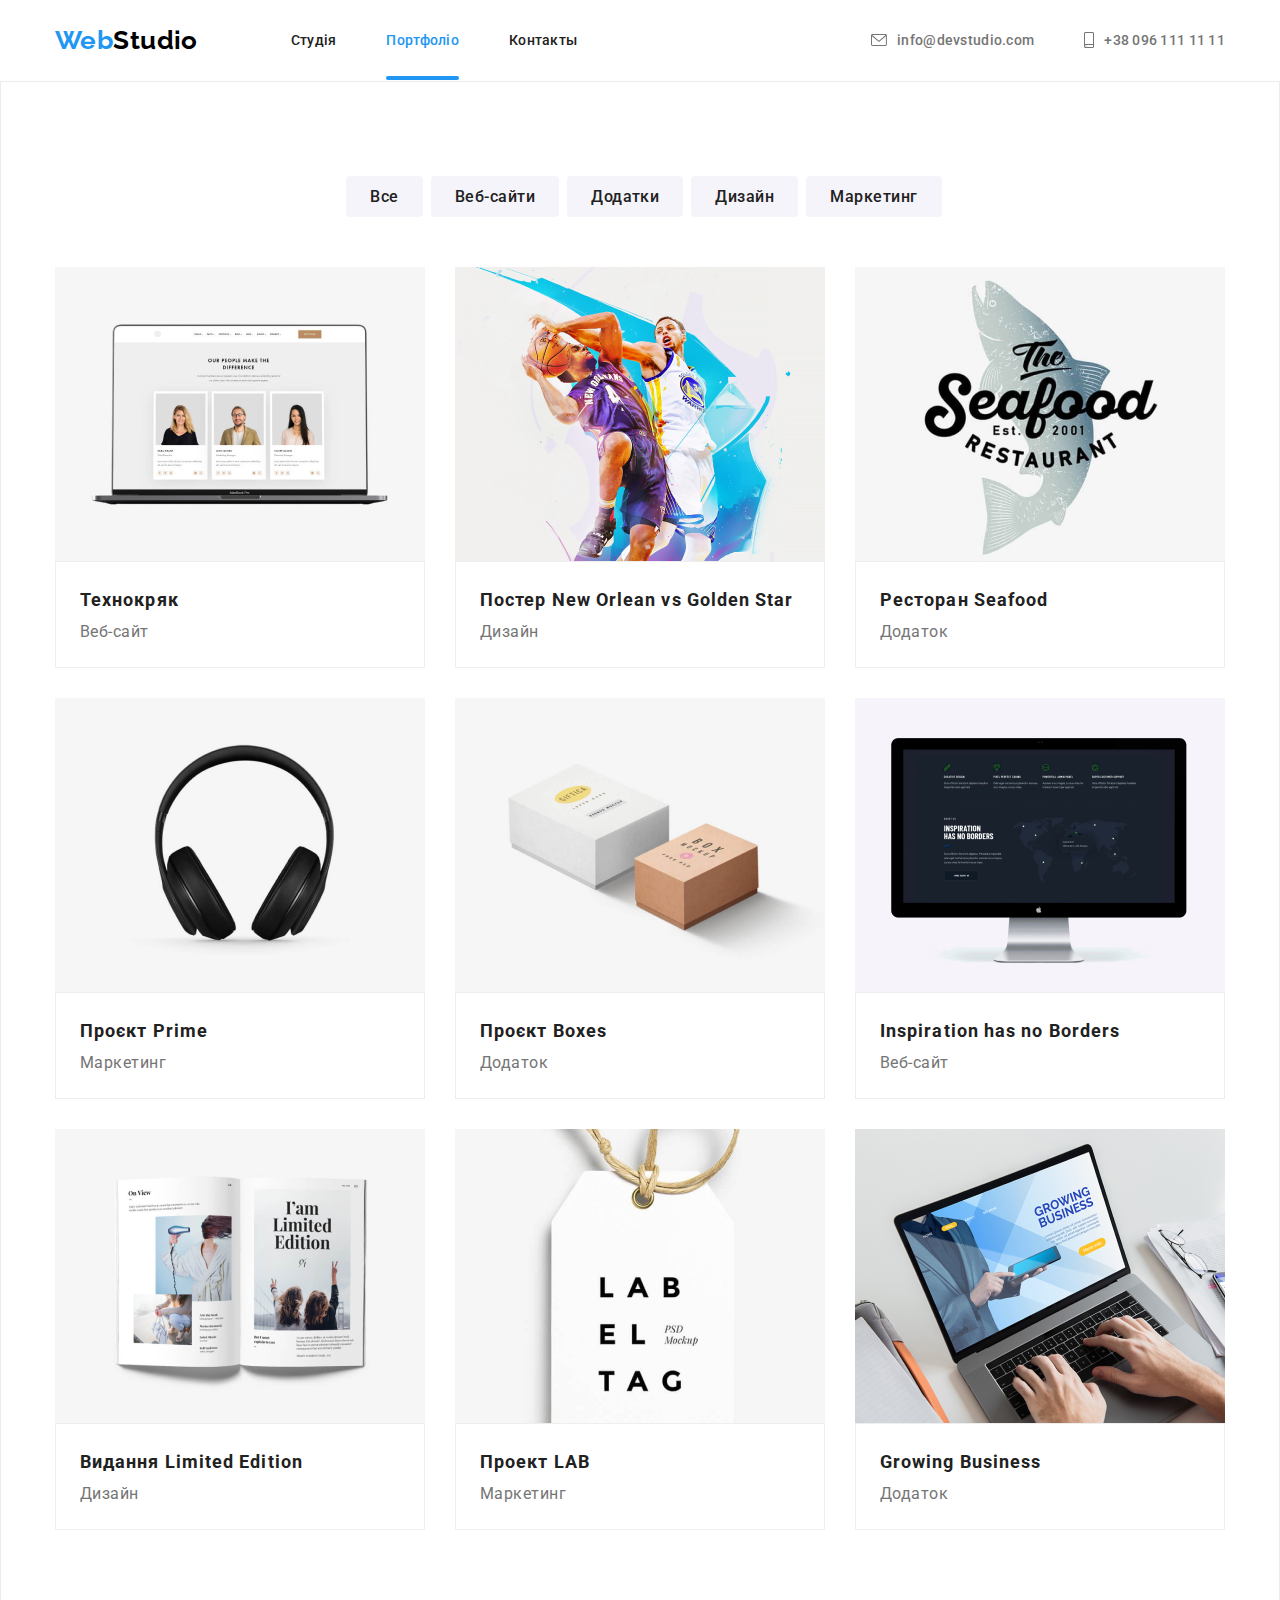
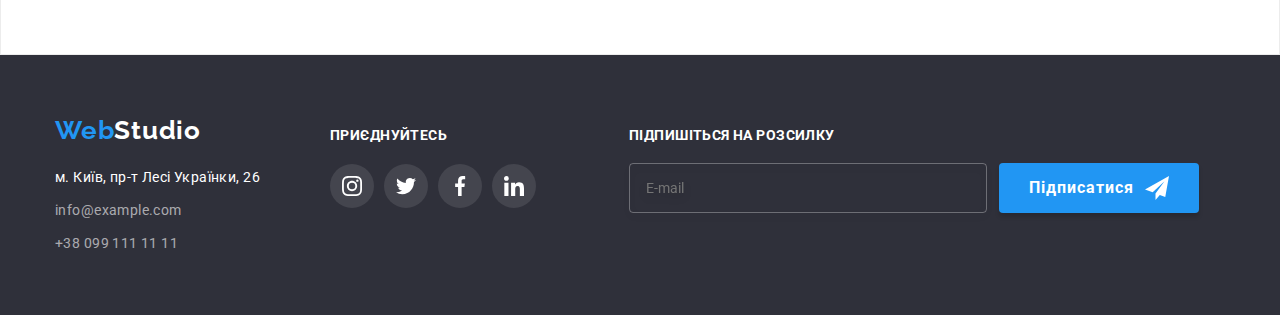
==== portfolio.html @ 2e3323ee "адаптив секции" ====
<!DOCTYPE html>
<html lang="en">
  <head>
    <meta charset="UTF-8" />
    <meta http-equiv="X-UA-Compatible" content="IE=edge" />
    <meta name="viewport" content="width=device-width, initial-scale=1.0" />
    <link rel="preconnect" href="https://fonts.googleapis.com" />
    <link rel="preconnect" href="https://fonts.gstatic.com" crossorigin />
    <link
      href="https://fonts.googleapis.com/css2?family=Raleway:wght@700&family=Roboto:wght@400;500;700&display=swap"
      rel="stylesheet"
    />
    <link
      rel="stylesheet"
      href="https://cdnjs.cloudflare.com/ajax/libs/modern-normalize/1.1.0/modern-normalize.min.css"
    />
    <link rel="stylesheet" href="./css/main.min.css" />
    <title>Portfolio</title>
  </head>
  <body>
    <!-- HEADER -->
    <header class="header">
      <div class="header-container container">
        <nav class="header-navigation">
          <a href="./index.html" class="header-navigation__link"
            ><span class="logo">Web</span>Studio</a
          >
          <ul class="header-list">
            <li class="header-list__item">
              <a href="./index.html" class="header-list__link"> Студія</a>
            </li>
            <li class="header-list__item">
              <a
                href="portfolio.html"
                target="_blank"
                class="header-list__link header-list__link--active current"
              >
                Портфоліо</a
              >
            </li>
            <li class="header-list__item">
              <a href="" class="header-list__link"> Контакты</a>
            </li>
          </ul>
        </nav>

        <ul class="header-contacts">
          <li class="header-contacts__item">
            <a
              href="mailto:info@devstudio.com"
              target="_blank"
              class="header-contacts__link"
              >info@devstudio.com
              <svg class="header-contacts__logo" width="16" height="12">
                <use href="./Img/header-icons.svg#icon-envelope-hover"></use>
              </svg>
            </a>
          </li>
          <li class="header-contacts__item">
            <a
              href="tel:+380961111111"
              target="_blank"
              class="header-contacts__link"
              >+38 096 111 11 11
              <svg class="header-contacts__logo" width="10" height="16">
                <use href="./Img/header-icons.svg#icon-smartphone"></use>
              </svg>
            </a>
          </li>
        </ul>
      </div>
    </header>
    <main>
      <section class="portfolio portfolio-header">
        <div class="container section-padding">
          <h1 class="portfolio__title visually-hidden">PORTFOLIO</h1>
          <!-- Кнопки -->

          <ul class="radio-buttons">
            <li class="radio-buttons__item">
              <button type="button" class="radio-buttons__button">Все</button>
            </li>
            <li class="radio-buttons__item">
              <button type="button" class="radio-buttons__button">
                Веб-сайти
              </button>
            </li>
            <li class="radio-buttons__item">
              <button type="button" class="radio-buttons__button">
                Додатки
              </button>
            </li>
            <li class="radio-buttons__item">
              <button type="button" class="radio-buttons__button">
                Дизайн
              </button>
            </li>
            <li class="radio-buttons__item">
              <button type="button" class="radio-buttons__button">
                Маркетинг
              </button>
            </li>
          </ul>

          <!-- Контент -->

          <ul class="cards-list">
            <li class="cards-list__item">
              <a class="cards-list__link" href="">
                <div class="cards-container">
                  <img
                    src="./img-portfolio/techno.jpg"
                    alt="Технокряк"
                    width="370"
                  />
                  <p class="cards-container__text">
                    Ресурс пропонує комплексні пропозиції з різним рівнем
                    функціоналу та сервісів. Все це дозволить відвідувачу
                    отримати вичерпні відомості про компанію чи приватну особу.
                  </p>
                </div>
                <div class="cards-box">
                  <h3 class="cards-box__title">Технокряк</h3>
                  <p class="cards-box__text">Веб-сайт</p>
                </div>
              </a>
            </li>
            <li class="cards-list__item">
              <a class="cards-list__link" href="">
                <div class="cards-container">
                  <img
                    src="./img-portfolio/poster.jpg"
                    alt="Постер New Orlean vs Golden Star"
                    width="370"
                  />

                  <p class="cards-container__text">
                    Ресурс пропонує комплексні пропозиції з різним рівнем
                    функціоналу та сервісів. Все це дозволить відвідувачу
                    отримати вичерпні відомості про компанію чи приватну особу.
                  </p>
                </div>
                <div class="cards-box">
                  <h3 class="cards-box__title">
                    Постер New Orlean vs Golden Star
                  </h3>
                  <p class="cards-box__text">Дизайн</p>
                </div>
              </a>
            </li>
            <li class="cards-list__item">
              <a class="cards-list__link" href="">
                <div class="cards-container">
                  <img
                    src="./img-portfolio/restaurant.jpg"
                    alt="Ресторан Seafood"
                    width="370"
                  />

                  <p class="cards-container__text">
                    Ресурс пропонує комплексні пропозиції з різним рівнем
                    функціоналу та сервісів. Все це дозволить відвідувачу
                    отримати вичерпні відомості про компанію чи приватну особу.
                  </p>
                </div>
                <div class="cards-box">
                  <h3 class="cards-box__title">Ресторан Seafood</h3>
                  <p class="cards-box__text">Додаток</p>
                </div>
              </a>
            </li>
            <li class="cards-list__item">
              <a class="cards-list__link" href="">
                <div class="cards-container">
                  <img
                    src="./img-portfolio/prime.jpg"
                    alt="Проєкт Prime"
                    width="370"
                  />

                  <p class="cards-container__text">
                    Ресурс пропонує комплексні пропозиції з різним рівнем
                    функціоналу та сервісів. Все це дозволить відвідувачу
                    отримати вичерпні відомості про компанію чи приватну особу.
                  </p>
                </div>
                <div class="cards-box">
                  <h3 class="cards-box__title">Проєкт Prime</h3>
                  <p class="cards-box__text">Маркетинг</p>
                </div>
              </a>
            </li>
            <li class="cards-list__item">
              <a class="cards-list__link" href="">
                <div class="cards-container">
                  <img
                    src="./img-portfolio/boxes.jpg"
                    alt="Проєкт Boxes"
                    width="370"
                  />

                  <p class="cards-container__text">
                    Ресурс пропонує комплексні пропозиції з різним рівнем
                    функціоналу та сервісів. Все це дозволить відвідувачу
                    отримати вичерпні відомості про компанію чи приватну особу.
                  </p>
                </div>
                <div class="cards-box">
                  <h3 class="cards-box__title">Проєкт Boxes</h3>
                  <p class="cards-box__text">Додаток</p>
                </div>
              </a>
            </li>
            <li class="cards-list__item">
              <a class="cards-list__link" href="">
                <div class="cards-container">
                  <img
                    src="./img-portfolio/Inspiration has no Borders.jpg"
                    alt="Inspiration has no Borders"
                    width="370"
                  />

                  <p class="cards-container__text">
                    Ресурс пропонує комплексні пропозиції з різним рівнем
                    функціоналу та сервісів. Все це дозволить відвідувачу
                    отримати вичерпні відомості про компанію чи приватну особу.
                  </p>
                </div>
                <div class="cards-box">
                  <h3 class="cards-box__title">Inspiration has no Borders</h3>
                  <p class="cards-box__text">Веб-сайт</p>
                </div>
              </a>
            </li>
            <li class="cards-list__item">
              <a class="cards-list__link" href="">
                <div class="cards-container">
                  <img
                    src="./img-portfolio/LimitedEdition.jpg"
                    alt="Видання Limited Edition"
                    width="370"
                  />

                  <p class="cards-container__text">
                    Ресурс пропонує комплексні пропозиції з різним рівнем
                    функціоналу та сервісів. Все це дозволить відвідувачу
                    отримати вичерпні відомості про компанію чи приватну особу.
                  </p>
                </div>

                <div class="cards-box">
                  <h3 class="cards-box__title">Видання Limited Edition</h3>
                  <p class="cards-box__text">Дизайн</p>
                </div>
              </a>
            </li>
            <li class="cards-list__item">
              <a class="cards-list__link" href="">
                <div class="cards-container">
                  <img
                    src="./img-portfolio/lab.jpg"
                    alt="Проект LAB"
                    width="370"
                  />

                  <p class="cards-container__text">
                    Ресурс пропонує комплексні пропозиції з різним рівнем
                    функціоналу та сервісів. Все це дозволить відвідувачу
                    отримати вичерпні відомості про компанію чи приватну особу.
                  </p>
                </div>
                <div class="cards-box">
                  <h3 class="cards-box__title">Проект LAB</h3>
                  <p class="cards-box__text">Маркетинг</p>
                </div>
              </a>
            </li>
            <li class="cards-list__item">
              <a class="cards-list__link" href="">
                <div class="cards-container">
                  <img
                    src="./img-portfolio/GrowingBusiness.jpg"
                    alt="Growing Business"
                    width="370"
                  />

                  <p class="cards-container__text">
                    Ресурс пропонує комплексні пропозиції з різним рівнем
                    функціоналу та сервісів. Все це дозволить відвідувачу
                    отримати вичерпні відомості про компанію чи приватну особу.
                  </p>
                </div>
                <div class="cards-box">
                  <h3 class="cards-box__title">Growing Business</h3>
                  <p class="cards-box__text">Додаток</p>
                </div>
              </a>
            </li>
          </ul>
        </div>
      </section>
    </main>

    <footer class="footer">
      <div class="footer__container footer-section">
        <address class="footer__address">
          <ul class="adrress-list">
            <li class="adrress-list__item">
              <a
                href="./index.html"
                class="adress-list__link adress-list__link--logo"
                ><span class="logo">Web</span>Studio</a
              >
            </li>
            <li class="adrress-list__item">
              <a
                href="https://goo.gl/maps/q9b8zo8jBSZSoCHC9"
                target="_blank"
                rel="noopener noreferrer"
                class="adress-list__link adress-list__link--adress"
                >м. Київ, пр-т Лесі Українки, 26</a
              ><br />
            </li>
            <li class="adrress-list__item">
              <a
                href="mailto:info@example.com"
                class="adress-list__link adress-list__link--contacts"
                >info@example.com</a
              ><br />
            </li>
            <li class="adrress-list__item">
              <a
                href="tel:+380991111111"
                class="adress-list__link adress-list__link--contacts"
                >+38 099 111 11 11</a
              >
            </li>
          </ul>
          <div class="footer-connect">
            <h3 class="footer-connect__title">приєднуйтесь</h3>
            <ul class="connect-list">
              <li class="connect-list__item">
                <a class="connect-list__link" href="">
                  <svg class="connect-list__icon" width="20" height="20">
                    <use href="./Img/soc.svg#icon-instagram"></use>
                  </svg>
                </a>
              </li>
              <li class="connect-list__item">
                <a class="connect-list__link" href="">
                  <svg class="connect-list__icon" width="20" height="20">
                    <use href="./Img/soc.svg#icon-twitter"></use>
                  </svg>
                </a>
              </li>
              <li class="connect-list__item">
                <a class="connect-list__link" href="">
                  <svg class="connect-list__icon" width="20" height="20">
                    <use href="./Img/soc.svg#icon-facebook"></use>
                  </svg>
                </a>
              </li>
              <li class="connect-list__item">
                <a class="connect-list__link" href="">
                  <svg class="connect-list__icon" width="20" height="20">
                    <use href="./Img/soc.svg#icon-linkedin"></use>
                  </svg>
                </a>
              </li>
            </ul>
          </div>
          <form>
            <div class="footer-form">
              <h3 class="footer-form__title">Підпишіться на розсилку</h3>
              <div class="footer-form-container">
                <label for=""></label>
                <input
                  class="footer-form-container__input"
                  type="Email"
                  name="user-email"
                  id="user-email"
                  placeholder="E-mail"
                />
                <button type="button" class="footer-form-container__button">
                  <svg
                    class="footer-form-container__icon"
                    width="24"
                    height="24"
                  >
                    <use href="./Img/footer-modal.svg#icon-icon-send"></use>
                  </svg>
                  Підписатися
                </button>
              </div>
            </div>
          </form>
        </address>
      </div>
    </footer>
  </body>
</html>
---- css/main.min.css ----
:root{--primery-title-color: #212121;--text-color: #757575;--accent-color: #2196f3;--footer-bcg-color: #2f303a;--transition: cubic-bezier(0.4, 0, 0.2, 1)}.visually-hidden{position:absolute;white-space:nowrap;width:1px;height:1px;overflow:hidden;border:0;padding:0;clip:rect(0 0 0 0);-webkit-clip-path:inset(50%);clip-path:inset(50%);margin:-1px}*,*::before,*:after{box-sizing:border-box}img{display:block;height:auto;max-width:100%;width:100%}p,h1,h2,h3,h4,h5,h6{margin:0}ul,ol{list-style:none;margin-top:0;margin-bottom:0;padding-left:0}a{text-decoration:none}.container{width:100%;margin:0 auto;padding-left:15px;padding-right:15px}@media screen and (min-width: 480px){.container{max-width:480px}}@media screen and (min-width: 768px){.container{max-width:768px}}@media screen and (min-width: 1200px){.container{max-width:1200px}}body{background-color:#fff;color:var(--primery-title-color);font-family:"Roboto",sans-serif;letter-spacing:.03em;font-size:14px;line-height:1.2}.title{margin-bottom:30px;font-weight:700;font-size:28px;line-height:1.1785714286;text-align:center;letter-spacing:.03em;color:#212121}@media screen and (min-width: 1200px){.title{font-weight:700;font-size:36px;line-height:1.1666666667;text-align:center;letter-spacing:.03em;color:#212121;margin-bottom:50px}}.section-padding{padding-top:60px;padding-bottom:60px}@media screen and (min-width: 1200px){.section-padding{padding-top:94px;padding-bottom:94px}}.footer-section{padding-top:60px;padding-bottom:60px}.header-container{display:flex;align-items:center}.header-navigation{display:flex;align-items:center}.header-navigation__link{font-family:"Raleway";font-weight:700;font-size:26px;color:#000}.logo{font-family:"Raleway";font-weight:700;font-size:26px;color:var(--accent-color);display:inline-block}.header-list{display:flex;margin:32px 0;margin-left:93px}.header-list .header-list__item+.header-list__item{margin-left:50px}.header-list__link{color:var(--primery-title-color);font-weight:500;letter-spacing:.02em;padding:32px 0;transition:cubic-bezier(0.4, 0, 0.2, 1) 250ms}.header-list__link:hover,.header-list__link:focus{color:var(--accent-color)}.header-list__link--active{color:var(--accent-color);position:relative}.current::after{content:"";background-color:var(--accent-color);border-radius:2px;position:absolute;width:100%;height:4px;bottom:0;left:0}.header-contacts{margin-bottom:0;display:flex;margin-left:auto}.header-contacts .header-contacts__item+.header-contacts__item{margin-left:50px}.header-contacts__link{color:var(--text-color);font-weight:500;letter-spacing:.02em;display:flex;align-items:center;flex-direction:row-reverse;fill:#757575;transition:cubic-bezier(0.4, 0, 0.2, 1) 250ms}.header-contacts__link:hover,.header-contacts__link:focus{color:var(--accent-color);fill:var(--accent-color)}.header-contacts__link .header-contacts__logo{margin-right:10px}.portfolio-header{border:1px solid #ececec}.hero{background-color:var(--footer-bcg-color);min-height:600px;display:flex;align-items:center;background-image:linear-gradient(to right, rgba(47, 48, 58, 0.4), rgba(47, 48, 58, 0.4)),url(../Img/hero-img.jpg);background-repeat:no-repeat;background-size:cover;padding-top:94px;padding-bottom:94px}.hero__container{text-align:center;width:100%;max-width:1200px;margin:0 auto;padding-left:15px;padding-right:15px}.hero__title{max-width:696px;margin:0 auto;color:#fff;margin-top:0;margin-bottom:30px;font-weight:900;font-size:44px;line-height:1.3;text-align:center;letter-spacing:.06em;text-transform:uppercase}.hero__button{background-color:var(--accent-color);color:#fff;cursor:pointer;font-weight:700;font-size:16px;line-height:1.8;text-align:center;letter-spacing:.06em;padding:10px 32px;box-shadow:0px 4px 4px rgba(0,0,0,.15);border-radius:4px;border-color:rgba(0,0,0,0);transition:box-shadow 250ms var(--transition),background-color 250ms var(--transition),color 250ms var(--transition)}.hero__button:hover,.hero__button:focus{background-color:var(--accent-color);color:#fff;box-shadow:0px 3px 1px rgba(0,0,0,.1),0px 1px 2px rgba(0,0,0,.08),0px 2px 2px rgba(0,0,0,.12)}.feauture-list{display:flex;gap:30px;flex-wrap:wrap}@media screen and (min-width: 768px){.feauture-list__item{width:calc((100% - 30px)/2)}}@media screen and (min-width: 1200px){.feauture-list__item{width:calc((100% - 90px)/4)}}.feauture-list__title{color:var(--primery-title-color);font-weight:700;font-size:14px;text-transform:uppercase;margin-bottom:10px;text-align:center}@media screen and (min-width: 768px){.feauture-list__title{text-align:start}}.feauture-list__text{color:var(--text-color);font-weight:400;line-height:1.7}.feauture-list__icon{background:#f5f4fa;border-radius:4px;max-width:480px;display:flex;justify-content:center;align-items:center;margin-bottom:30px;height:120px}@media screen and (min-width: 768px){.feauture-list__icon{max-width:354px}}.work{padding-top:0}.work-list{display:flex;gap:30px}.work-list__item{position:relative}.work-list__text{position:absolute;font-weight:700;text-align:center;text-transform:uppercase;color:#fff}.work-list__text--active{position:absolute;background:rgba(47,48,58,.8);width:100%;height:70px;bottom:0;display:flex;align-items:center;justify-content:center}.team{background-color:#f5f4fa}.team-list{display:flex;flex-wrap:wrap;gap:30px}@media screen and (min-width: 480px){.team-list{display:flex;justify-content:center;align-items:center}}@media screen and (min-width: 1200px){.team-list{display:flex;justify-content:center;align-items:center;flex-wrap:nowrap}}.team-list__item{background-color:#fff;box-shadow:0px 1px 3px rgba(0,0,0,.12),0px 1px 1px rgba(0,0,0,.14),0px 2px 1px rgba(0,0,0,.2);border-radius:0px 0px 4px 4px;max-width:450px}@media screen and (min-width: 768px){.team-list__item{width:calc((100% - 30px)/2)}}@media screen and (min-width: 1200px){.team-list__item{width:calc((100% - 60px)/4)}}.team-list__title{color:var(--primery-title-color);font-weight:500;font-size:16px;text-align:center;margin-top:30px}.team-list__text{color:var(--text-color);font-weight:400;font-size:16px;text-align:center;margin-top:10px;margin-bottom:16px}.team-list-icon{display:flex;justify-content:center;margin-bottom:30px;gap:10px}.team-list-icon__link{width:44px;height:44px;display:flex;justify-content:center;align-items:center;transition:cubic-bezier(0.4, 0, 0.2, 1) background-color 250ms;border-radius:50%}.team-list-icon__link:hover,.team-list-icon__link:focus{background-color:var(--accent-color);border-radius:50%}.team-list-icon__svg{fill:#afb1b8}.team-list-icon__link:hover .team-list-icon__svg{fill:#fff}.team-list-icon__link:focus .team-list-icon__svg{fill:#fff}.clients-list{display:flex;gap:30px;flex-wrap:wrap;justify-content:center}@media screen and (min-width: 480px){.clients-list__item{width:calc((100% - 30px)/2)}}@media screen and (min-width: 768px){.clients-list__item{width:calc((100% - 60px)/3)}}@media screen and (min-width: 1200px){.clients-list__item{width:calc((100% - 150px)/6)}}.clients-list__link{border:1px solid #afb1b8;border-radius:4px;width:210px;height:92px;display:flex;justify-content:center;align-items:center;transition:border-color 250ms var(--transition)}@media screen and (min-width: 768px){.clients-list__link{width:226px}}@media screen and (min-width: 1200px){.clients-list__link{width:170px}}.clients-list__link:hover,.clients-list__link:focus{border-color:var(--accent-color);outline:none}.clients-list__icon{fill:#afb1b8;transition:fill 250ms var(--transition)}.clients-list__link:hover .clients-list__icon{fill:var(--accent-color)}.clients-list__link:focus .clients-list__icon{fill:var(--accent-color)}.footer{background-color:var(--footer-bcg-color)}.footer__container{width:100%;max-width:1200px;margin:0 auto;padding-left:15px;padding-right:15px}.footer__address{display:flex;flex-wrap:nowrap;font-style:normal}.adrress-list__item:not(:last-child){margin-bottom:9px}.adress-list__link--logo{color:#fff;font-family:"Raleway";font-weight:700;font-size:26px;letter-spacing:.03em;margin-bottom:20px;display:block}.adress-list__link--adress{font-weight:400;line-height:1.7;color:#fff;font-style:normal;transition:cubic-bezier(0.4, 0, 0.2, 1) color 250ms}.adress-list__link--adress:hover,.adress-list__link--adress:focus{color:var(--accent-color)}.adress-list__link--contacts{font-weight:400;line-height:1.7;color:rgba(255,255,255,.6);font-style:normal;transition:cubic-bezier(0.4, 0, 0.2, 1) color 250ms}.adress-list__link--contacts:hover,.adress-list__link--contacts:focus{color:var(--accent-color)}.footer-connect{margin-left:70px;margin-top:12px}.footer-connect__title{font-weight:700;font-size:14px;text-transform:uppercase;color:#fff;margin-bottom:20px}.connect-list{gap:10px;display:flex}.connect-list__link{width:44px;height:44px;border-radius:50%;display:flex;justify-content:center;align-items:center;background:rgba(255,255,255,.1);transition:cubic-bezier(0.4, 0, 0.2, 1) background-color 250ms}.connect-list__link:focus,.connect-list__link:hover{background-color:var(--accent-color);border-radius:50%}.connect-list__icon{fill:#fff}.footer-form{margin-left:93px;margin-top:12px}.footer-form__title{font-weight:700;font-size:14px;line-height:1.15;letter-spacing:.03em;text-transform:uppercase;color:#fff;margin-bottom:20px}.footer-form-container{display:flex;flex-wrap:nowrap}.footer-form-container__input{height:50px;width:358px;max-width:100%;border:1px solid rgba(255,255,255,.3);filter:drop-shadow(0px 4px 4px rgba(0, 0, 0, 0.15));border-radius:4px;background-color:rgba(0,0,0,0);color:#fff;padding-left:16px}.footer-form-container__button{width:200px;height:50px;background:var(--accent-color);box-shadow:0px 4px 4px rgba(0,0,0,.15);border-radius:4px;font-weight:700;font-size:16px;line-height:1.88;letter-spacing:.06em;color:#fff;border-color:rgba(0,0,0,0);cursor:pointer;margin-left:12px;position:relative;display:flex;align-items:center;justify-content:space-between;padding-left:28px}.footer-form-container__icon{position:absolute;right:28px;fill:#fff}.backdrop{position:fixed;width:100%;height:100%;background-color:rgba(0,0,0,.2);top:0;display:flex;justify-content:center;align-items:center}.modal{position:absolute;width:528px;height:581px;background-color:#fff;box-shadow:0px 1px 3px rgba(0,0,0,.12),0px 1px 1px rgba(0,0,0,.14),0px 2px 1px rgba(0,0,0,.2);border-radius:4px;padding:40px}.modal__title{font-weight:700;font-size:20px;line-height:1.15;text-align:center;color:var(--primery-title-color);margin-bottom:12px}.form-label{font-size:12px;line-height:14px;letter-spacing:.01em;color:#757575;display:block}.form-label:not(:first-child){margin-top:10px}.form-label__textarea{width:100%;resize:none;margin-top:4px;border:1px solid rgba(33,33,33,.2);border-radius:4px;padding:12px 16px;height:120px;outline:none;font-weight:400;font-size:12px;line-height:14px;letter-spacing:.01em}.form-label__textarea:focus{border:1px solid #2196f3}.label-container{position:relative;height:40px;margin-top:4px}.label-container__input{width:100%;height:100%;border:1px solid rgba(33,33,33,.2);border-radius:4px;padding-left:40px;outline:none;transition:border-color 250ms var(--accent-color)}.label-container__input:focus{border-color:#2196f3}.label-container__icon{position:absolute;left:12px;transform:translateY(-50%);top:50%}.label-container__input:focus~.label-container__icon{fill:var(--accent-color)}.label-container__input:focus+.label-container__icon{fill:var(--accent-color)}.is-hidden{opacity:0;visibility:hidden;pointer-events:none}.checkbox{margin-top:20px}.checkbox__input:checked+.checkbox-list span{background-color:var(--accent-color);border-color:var(--accent-color);color:#fff}.checkbox-list{position:relative;display:flex;align-items:center;justify-content:center}.checkbox-list span{width:16px;height:15px;border-radius:2px;border:2px solid #212121;fill:#fff;display:flex;align-items:center;justify-content:center;margin-right:7px;color:rgba(0,0,0,0);transition:background-color 250ms var(--transition),border-color 250ms var(--transition),color 250ms var(--transition);text-align:center}.checkbox-list__link{margin-left:5px;font-size:14px;line-height:1.71;letter-spacing:.03em;-webkit-text-decoration-line:underline;text-decoration-line:underline;color:var(--accent-color)}.checkbox-list__icon{fill:currentColor}.form-button{width:200px;height:50px;background:var(--accent-color);box-shadow:0px 4px 4px rgba(0,0,0,.15);border-radius:4px;font-weight:700;font-size:16px;line-height:1.88;display:flex;align-items:center;text-align:center;letter-spacing:.06em;color:#fff;justify-content:center;border-color:rgba(0,0,0,0);transition:box-shadow 250ms var(--transition),background-color 250ms var(--transition),color 250ms var(--transition);margin:0 auto;margin-top:30px;cursor:pointer}.form-button:hover,.form-button:focus{background-color:var(--accent-color);color:#fff;box-shadow:0px 3px 1px rgba(0,0,0,.1),0px 1px 2px rgba(0,0,0,.08),0px 2px 2px rgba(0,0,0,.12)}.modal-button{color:#000;right:8px;top:8px;padding:6px;position:absolute;background:#fff;display:flex;justify-content:center;align-items:center;border:1px solid rgba(0,0,0,.1);border-radius:50%;cursor:pointer}.modal-button__icon{transition:fill 250ms var(--transition)}.modal-button__icon:hover,.modal-button__icon:hover{fill:var(--accent-color)}.radio-buttons{margin-bottom:50px;display:flex;justify-content:center}.radio-buttons__button{background-color:#f5f4fa;color:var(--primery-title-color);cursor:pointer;font-weight:500;font-size:16px;line-height:1.6;text-align:center;letter-spacing:.03em;margin-left:8px;padding:6px 22px;border-radius:4px;border-color:rgba(0,0,0,0);transition:box-shadow 250ms var(--transition),background-color 250ms var(--transition),color 250ms var(--transition)}.radio-buttons__button:hover,.radio-buttons__button:focus{background-color:var(--accent-color);color:#fff;box-shadow:0px 3px 1px rgba(0,0,0,.1),0px 1px 2px rgba(0,0,0,.08),0px 2px 2px rgba(0,0,0,.12)}.cards-list{margin-top:0;display:flex;flex-wrap:wrap}.cards-list__item{width:370px;margin-right:30px;margin-bottom:30px}.cards-list__item:nth-child(3n){margin-right:0}.cards-list__link{transition:cubic-bezier(0.4, 0, 0.2, 1) box-shadow 250ms;outline:none;display:inline-block}.cards-list__link:hover,.cards-list__link:focus{box-shadow:0px 1px 1px rgba(0,0,0,.12),0px 4px 4px rgba(0,0,0,.06),1px 4px 6px rgba(0,0,0,.16)}.cards-container{position:relative;overflow:hidden}.cards-container__text{position:absolute;font-weight:400;font-size:18px;line-height:1.56;color:#fff;background:rgba(33,150,243,.9);top:0;left:0;padding:63px 24px;max-width:100%;height:100%;transform:translateY(100%);transition:transform 250ms cubic-bezier(0.4, 0, 0.2, 1)}.cards-list__link:hover .cards-container__text,.cards-list__link:focus .cards-container__text{transform:translateY(0);border:1px solid #eee}.cards-box{padding:20px 24px;border:1px solid #eee}.cards-box__title{font-weight:700;font-size:18px;line-height:2;letter-spacing:.06em;color:var(--primery-title-color)}.cards-box__text{font-weight:400;font-size:16px;line-height:1.8;letter-spacing:.03em;color:var(--text-color)}/*# sourceMappingURL=main.min.css.map */
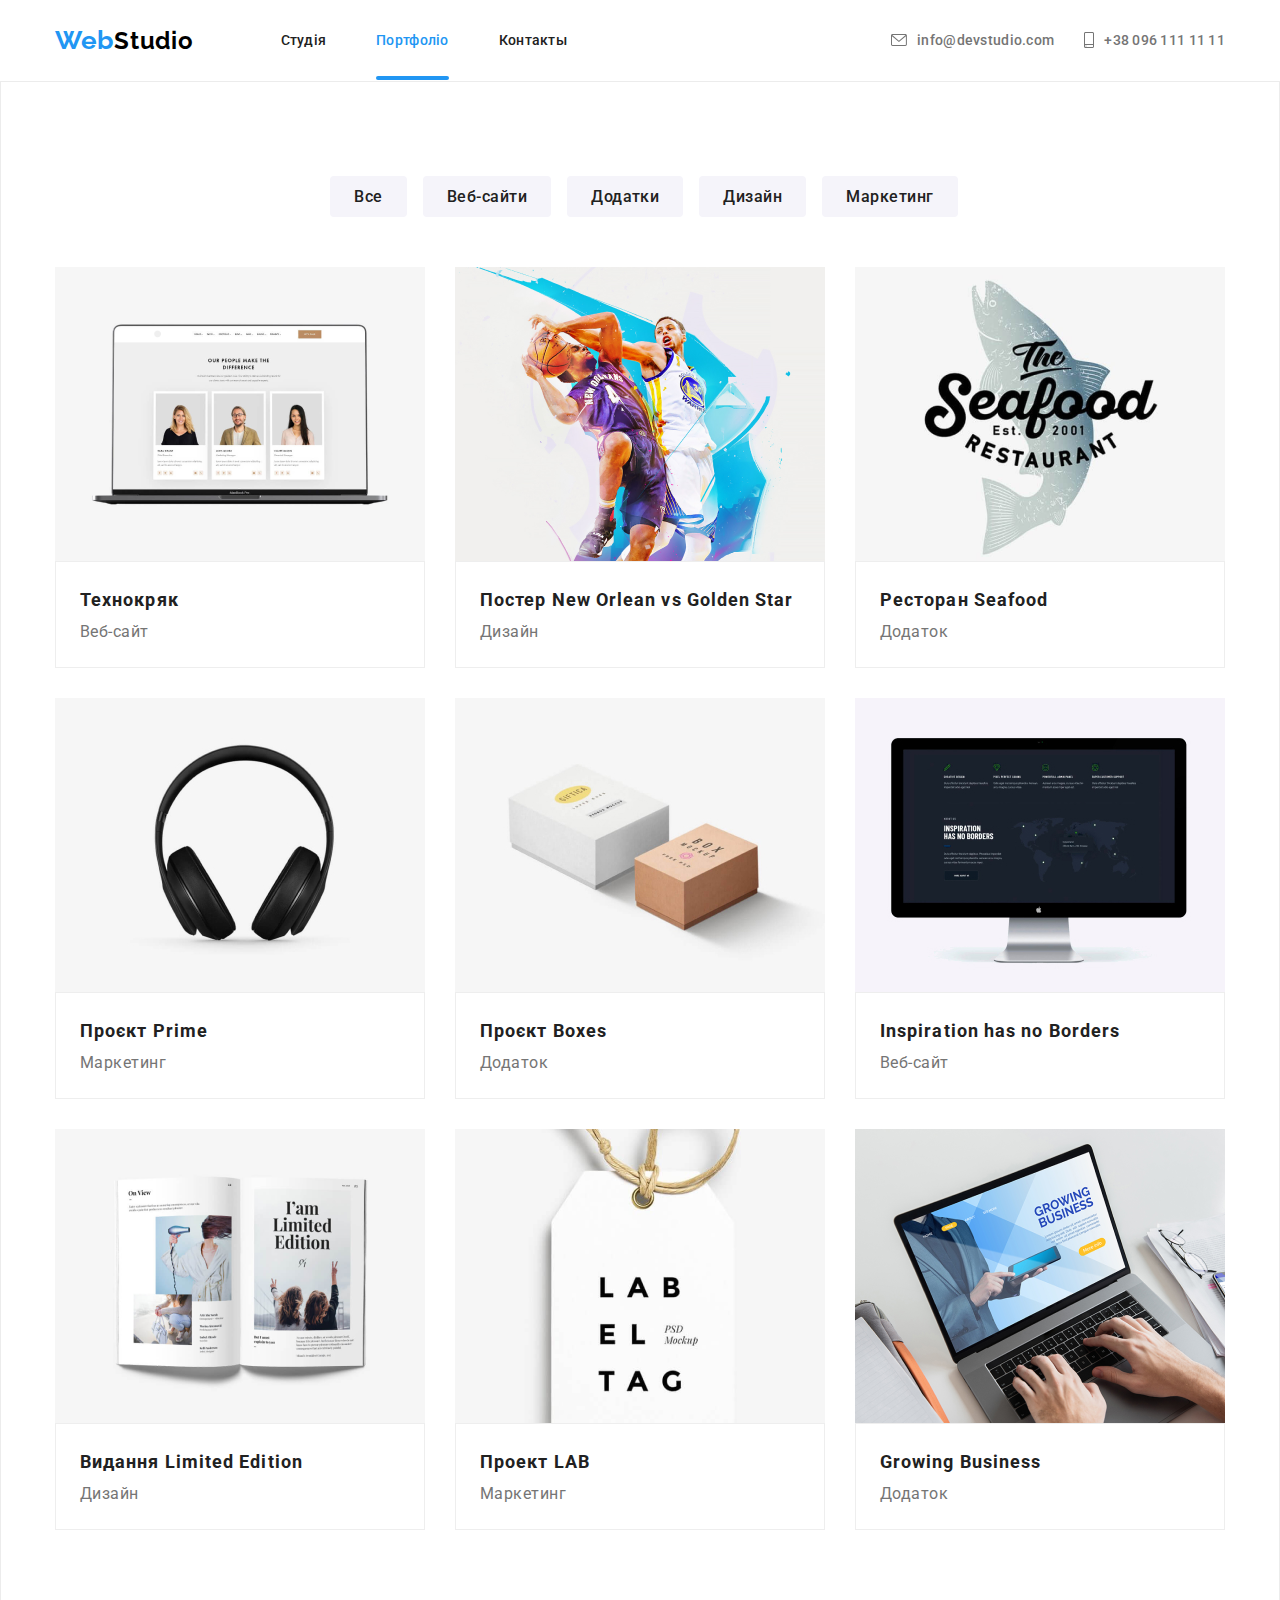
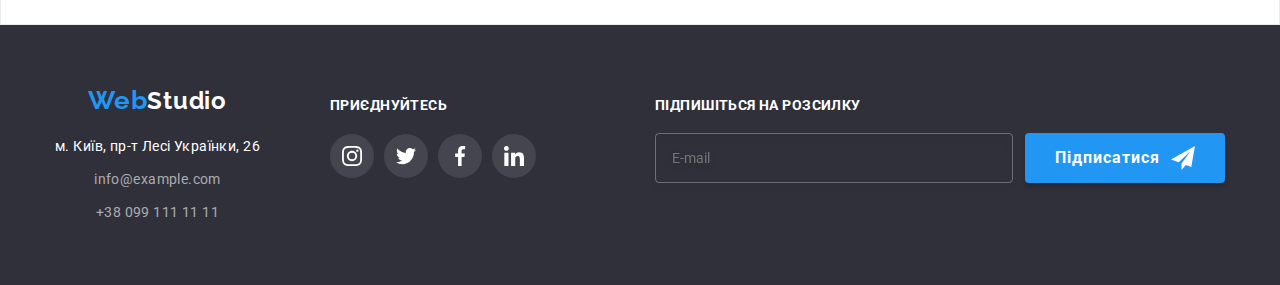
==== commit 8b23586d: "8dz" ====
--- a/portfolio.html
+++ b/portfolio.html
@@ -25,6 +25,7 @@
           <a href="./index.html" class="header-navigation__link"
             ><span class="logo">Web</span>Studio</a
           >
+
           <ul class="header-list">
             <li class="header-list__item">
               <a href="./index.html" class="header-list__link"> Студія</a>
@@ -68,8 +69,80 @@
             </a>
           </li>
         </ul>
+        <button class="menu-open">
+          <svg class="menu-icon" width="40" height="40">
+            <use href="./Img/header-icons.svg#icon-menu_40px"></use>
+          </svg>
+        </button>
+      </div>
+
+      <!-- MOB-MENU -->
+      <div class="mob-menu is-hidden">
+        <button class="menu-close">
+          <svg class="menu-close__svg" width="18" height="18">
+            <use href="./Img/header-icons.svg#icon-close-black-18dp-2-1"></use>
+          </svg>
+        </button>
+        <ul class="mob-menu-list">
+          <li class="mob-menu-list__item">
+            <a
+              href="./index.html"
+              class="mob-menu-list__link mob-menu-list__link--active"
+            >
+              Студія</a
+            >
+          </li>
+          <li class="mob-menu-list__item">
+            <a
+              href="portfolio.html"
+              target="_blank"
+              class="mob-menu-list__link"
+            >
+              Портфоліо</a
+            >
+          </li>
+          <li class="mob-menu-list__item">
+            <a href="" class="mob-menu-list__link"> Контакты</a>
+          </li>
+        </ul>
+
+        <div class="position-contacts-soc">
+          <ul class="menu-contacts">
+            <li class="menu-contacts__item">
+              <a
+                href="tel:+380961111111"
+                target="_blank"
+                class="menu-contacts__link tel"
+                >+38 096 111 11 11
+              </a>
+            </li>
+            <li class="menu-contacts__item">
+              <a
+                href="mailto:info@devstudio.com"
+                target="_blank"
+                class="menu-contacts__link"
+                >info@devstudio.com
+              </a>
+            </li>
+          </ul>
+          <ul class="mob-soc-list">
+            <li class="mob-soc-list__item">
+              <a class="mob-soc-list__link" href="">Instagram</a>
+            </li>
+            <li class="mob-soc-list__item">
+              <a class="mob-soc-list__link" href="">Twitter</a>
+            </li>
+            <li class="mob-soc-list__item">
+              <a class="mob-soc-list__link" href="">Facebook</a>
+            </li>
+            <li class="mob-soc-list__item">
+              <a class="mob-soc-list__link" href="">LinkedIn</a>
+            </li>
+          </ul>
+        </div>
       </div>
     </header>
+
     <main>
       <section class="portfolio portfolio-header">
         <div class="container section-padding">
@@ -302,7 +375,7 @@
     </main>
 
     <footer class="footer">
-      <div class="footer__container footer-section">
+      <div class="container">
         <address class="footer__address">
           <ul class="adrress-list">
             <li class="adrress-list__item">
@@ -397,5 +470,6 @@
         </address>
       </div>
     </footer>
+    <script src="./js/menu.js"></script>
   </body>
 </html>
--- a/css/main.min.css
+++ b/css/main.min.css
@@ -1 +1 @@
-:root{--primery-title-color: #212121;--text-color: #757575;--accent-color: #2196f3;--footer-bcg-color: #2f303a;--transition: cubic-bezier(0.4, 0, 0.2, 1)}.visually-hidden{position:absolute;white-space:nowrap;width:1px;height:1px;overflow:hidden;border:0;padding:0;clip:rect(0 0 0 0);-webkit-clip-path:inset(50%);clip-path:inset(50%);margin:-1px}*,*::before,*:after{box-sizing:border-box}img{display:block;height:auto;max-width:100%;width:100%}p,h1,h2,h3,h4,h5,h6{margin:0}ul,ol{list-style:none;margin-top:0;margin-bottom:0;padding-left:0}a{text-decoration:none}.container{width:100%;margin:0 auto;padding-left:15px;padding-right:15px}@media screen and (min-width: 480px){.container{max-width:480px}}@media screen and (min-width: 768px){.container{max-width:768px}}@media screen and (min-width: 1200px){.container{max-width:1200px}}body{background-color:#fff;color:var(--primery-title-color);font-family:"Roboto",sans-serif;letter-spacing:.03em;font-size:14px;line-height:1.2}.title{margin-bottom:30px;font-weight:700;font-size:28px;line-height:1.1785714286;text-align:center;letter-spacing:.03em;color:#212121}@media screen and (min-width: 1200px){.title{font-weight:700;font-size:36px;line-height:1.1666666667;text-align:center;letter-spacing:.03em;color:#212121;margin-bottom:50px}}.section-padding{padding-top:60px;padding-bottom:60px}@media screen and (min-width: 1200px){.section-padding{padding-top:94px;padding-bottom:94px}}.footer-section{padding-top:60px;padding-bottom:60px}.header-container{display:flex;align-items:center}.header-navigation{display:flex;align-items:center}.header-navigation__link{font-family:"Raleway";font-weight:700;font-size:26px;color:#000}.logo{font-family:"Raleway";font-weight:700;font-size:26px;color:var(--accent-color);display:inline-block}.header-list{display:flex;margin:32px 0;margin-left:93px}.header-list .header-list__item+.header-list__item{margin-left:50px}.header-list__link{color:var(--primery-title-color);font-weight:500;letter-spacing:.02em;padding:32px 0;transition:cubic-bezier(0.4, 0, 0.2, 1) 250ms}.header-list__link:hover,.header-list__link:focus{color:var(--accent-color)}.header-list__link--active{color:var(--accent-color);position:relative}.current::after{content:"";background-color:var(--accent-color);border-radius:2px;position:absolute;width:100%;height:4px;bottom:0;left:0}.header-contacts{margin-bottom:0;display:flex;margin-left:auto}.header-contacts .header-contacts__item+.header-contacts__item{margin-left:50px}.header-contacts__link{color:var(--text-color);font-weight:500;letter-spacing:.02em;display:flex;align-items:center;flex-direction:row-reverse;fill:#757575;transition:cubic-bezier(0.4, 0, 0.2, 1) 250ms}.header-contacts__link:hover,.header-contacts__link:focus{color:var(--accent-color);fill:var(--accent-color)}.header-contacts__link .header-contacts__logo{margin-right:10px}.portfolio-header{border:1px solid #ececec}.hero{background-color:var(--footer-bcg-color);min-height:600px;display:flex;align-items:center;background-image:linear-gradient(to right, rgba(47, 48, 58, 0.4), rgba(47, 48, 58, 0.4)),url(../Img/hero-img.jpg);background-repeat:no-repeat;background-size:cover;padding-top:94px;padding-bottom:94px}.hero__container{text-align:center;width:100%;max-width:1200px;margin:0 auto;padding-left:15px;padding-right:15px}.hero__title{max-width:696px;margin:0 auto;color:#fff;margin-top:0;margin-bottom:30px;font-weight:900;font-size:44px;line-height:1.3;text-align:center;letter-spacing:.06em;text-transform:uppercase}.hero__button{background-color:var(--accent-color);color:#fff;cursor:pointer;font-weight:700;font-size:16px;line-height:1.8;text-align:center;letter-spacing:.06em;padding:10px 32px;box-shadow:0px 4px 4px rgba(0,0,0,.15);border-radius:4px;border-color:rgba(0,0,0,0);transition:box-shadow 250ms var(--transition),background-color 250ms var(--transition),color 250ms var(--transition)}.hero__button:hover,.hero__button:focus{background-color:var(--accent-color);color:#fff;box-shadow:0px 3px 1px rgba(0,0,0,.1),0px 1px 2px rgba(0,0,0,.08),0px 2px 2px rgba(0,0,0,.12)}.feauture-list{display:flex;gap:30px;flex-wrap:wrap}@media screen and (min-width: 768px){.feauture-list__item{width:calc((100% - 30px)/2)}}@media screen and (min-width: 1200px){.feauture-list__item{width:calc((100% - 90px)/4)}}.feauture-list__title{color:var(--primery-title-color);font-weight:700;font-size:14px;text-transform:uppercase;margin-bottom:10px;text-align:center}@media screen and (min-width: 768px){.feauture-list__title{text-align:start}}.feauture-list__text{color:var(--text-color);font-weight:400;line-height:1.7}.feauture-list__icon{background:#f5f4fa;border-radius:4px;max-width:480px;display:flex;justify-content:center;align-items:center;margin-bottom:30px;height:120px}@media screen and (min-width: 768px){.feauture-list__icon{max-width:354px}}.work{padding-top:0}.work-list{display:flex;gap:30px}.work-list__item{position:relative}.work-list__text{position:absolute;font-weight:700;text-align:center;text-transform:uppercase;color:#fff}.work-list__text--active{position:absolute;background:rgba(47,48,58,.8);width:100%;height:70px;bottom:0;display:flex;align-items:center;justify-content:center}.team{background-color:#f5f4fa}.team-list{display:flex;flex-wrap:wrap;gap:30px}@media screen and (min-width: 480px){.team-list{display:flex;justify-content:center;align-items:center}}@media screen and (min-width: 1200px){.team-list{display:flex;justify-content:center;align-items:center;flex-wrap:nowrap}}.team-list__item{background-color:#fff;box-shadow:0px 1px 3px rgba(0,0,0,.12),0px 1px 1px rgba(0,0,0,.14),0px 2px 1px rgba(0,0,0,.2);border-radius:0px 0px 4px 4px;max-width:450px}@media screen and (min-width: 768px){.team-list__item{width:calc((100% - 30px)/2)}}@media screen and (min-width: 1200px){.team-list__item{width:calc((100% - 60px)/4)}}.team-list__title{color:var(--primery-title-color);font-weight:500;font-size:16px;text-align:center;margin-top:30px}.team-list__text{color:var(--text-color);font-weight:400;font-size:16px;text-align:center;margin-top:10px;margin-bottom:16px}.team-list-icon{display:flex;justify-content:center;margin-bottom:30px;gap:10px}.team-list-icon__link{width:44px;height:44px;display:flex;justify-content:center;align-items:center;transition:cubic-bezier(0.4, 0, 0.2, 1) background-color 250ms;border-radius:50%}.team-list-icon__link:hover,.team-list-icon__link:focus{background-color:var(--accent-color);border-radius:50%}.team-list-icon__svg{fill:#afb1b8}.team-list-icon__link:hover .team-list-icon__svg{fill:#fff}.team-list-icon__link:focus .team-list-icon__svg{fill:#fff}.clients-list{display:flex;gap:30px;flex-wrap:wrap;justify-content:center}@media screen and (min-width: 480px){.clients-list__item{width:calc((100% - 30px)/2)}}@media screen and (min-width: 768px){.clients-list__item{width:calc((100% - 60px)/3)}}@media screen and (min-width: 1200px){.clients-list__item{width:calc((100% - 150px)/6)}}.clients-list__link{border:1px solid #afb1b8;border-radius:4px;width:210px;height:92px;display:flex;justify-content:center;align-items:center;transition:border-color 250ms var(--transition)}@media screen and (min-width: 768px){.clients-list__link{width:226px}}@media screen and (min-width: 1200px){.clients-list__link{width:170px}}.clients-list__link:hover,.clients-list__link:focus{border-color:var(--accent-color);outline:none}.clients-list__icon{fill:#afb1b8;transition:fill 250ms var(--transition)}.clients-list__link:hover .clients-list__icon{fill:var(--accent-color)}.clients-list__link:focus .clients-list__icon{fill:var(--accent-color)}.footer{background-color:var(--footer-bcg-color)}.footer__container{width:100%;max-width:1200px;margin:0 auto;padding-left:15px;padding-right:15px}.footer__address{display:flex;flex-wrap:nowrap;font-style:normal}.adrress-list__item:not(:last-child){margin-bottom:9px}.adress-list__link--logo{color:#fff;font-family:"Raleway";font-weight:700;font-size:26px;letter-spacing:.03em;margin-bottom:20px;display:block}.adress-list__link--adress{font-weight:400;line-height:1.7;color:#fff;font-style:normal;transition:cubic-bezier(0.4, 0, 0.2, 1) color 250ms}.adress-list__link--adress:hover,.adress-list__link--adress:focus{color:var(--accent-color)}.adress-list__link--contacts{font-weight:400;line-height:1.7;color:rgba(255,255,255,.6);font-style:normal;transition:cubic-bezier(0.4, 0, 0.2, 1) color 250ms}.adress-list__link--contacts:hover,.adress-list__link--contacts:focus{color:var(--accent-color)}.footer-connect{margin-left:70px;margin-top:12px}.footer-connect__title{font-weight:700;font-size:14px;text-transform:uppercase;color:#fff;margin-bottom:20px}.connect-list{gap:10px;display:flex}.connect-list__link{width:44px;height:44px;border-radius:50%;display:flex;justify-content:center;align-items:center;background:rgba(255,255,255,.1);transition:cubic-bezier(0.4, 0, 0.2, 1) background-color 250ms}.connect-list__link:focus,.connect-list__link:hover{background-color:var(--accent-color);border-radius:50%}.connect-list__icon{fill:#fff}.footer-form{margin-left:93px;margin-top:12px}.footer-form__title{font-weight:700;font-size:14px;line-height:1.15;letter-spacing:.03em;text-transform:uppercase;color:#fff;margin-bottom:20px}.footer-form-container{display:flex;flex-wrap:nowrap}.footer-form-container__input{height:50px;width:358px;max-width:100%;border:1px solid rgba(255,255,255,.3);filter:drop-shadow(0px 4px 4px rgba(0, 0, 0, 0.15));border-radius:4px;background-color:rgba(0,0,0,0);color:#fff;padding-left:16px}.footer-form-container__button{width:200px;height:50px;background:var(--accent-color);box-shadow:0px 4px 4px rgba(0,0,0,.15);border-radius:4px;font-weight:700;font-size:16px;line-height:1.88;letter-spacing:.06em;color:#fff;border-color:rgba(0,0,0,0);cursor:pointer;margin-left:12px;position:relative;display:flex;align-items:center;justify-content:space-between;padding-left:28px}.footer-form-container__icon{position:absolute;right:28px;fill:#fff}.backdrop{position:fixed;width:100%;height:100%;background-color:rgba(0,0,0,.2);top:0;display:flex;justify-content:center;align-items:center}.modal{position:absolute;width:528px;height:581px;background-color:#fff;box-shadow:0px 1px 3px rgba(0,0,0,.12),0px 1px 1px rgba(0,0,0,.14),0px 2px 1px rgba(0,0,0,.2);border-radius:4px;padding:40px}.modal__title{font-weight:700;font-size:20px;line-height:1.15;text-align:center;color:var(--primery-title-color);margin-bottom:12px}.form-label{font-size:12px;line-height:14px;letter-spacing:.01em;color:#757575;display:block}.form-label:not(:first-child){margin-top:10px}.form-label__textarea{width:100%;resize:none;margin-top:4px;border:1px solid rgba(33,33,33,.2);border-radius:4px;padding:12px 16px;height:120px;outline:none;font-weight:400;font-size:12px;line-height:14px;letter-spacing:.01em}.form-label__textarea:focus{border:1px solid #2196f3}.label-container{position:relative;height:40px;margin-top:4px}.label-container__input{width:100%;height:100%;border:1px solid rgba(33,33,33,.2);border-radius:4px;padding-left:40px;outline:none;transition:border-color 250ms var(--accent-color)}.label-container__input:focus{border-color:#2196f3}.label-container__icon{position:absolute;left:12px;transform:translateY(-50%);top:50%}.label-container__input:focus~.label-container__icon{fill:var(--accent-color)}.label-container__input:focus+.label-container__icon{fill:var(--accent-color)}.is-hidden{opacity:0;visibility:hidden;pointer-events:none}.checkbox{margin-top:20px}.checkbox__input:checked+.checkbox-list span{background-color:var(--accent-color);border-color:var(--accent-color);color:#fff}.checkbox-list{position:relative;display:flex;align-items:center;justify-content:center}.checkbox-list span{width:16px;height:15px;border-radius:2px;border:2px solid #212121;fill:#fff;display:flex;align-items:center;justify-content:center;margin-right:7px;color:rgba(0,0,0,0);transition:background-color 250ms var(--transition),border-color 250ms var(--transition),color 250ms var(--transition);text-align:center}.checkbox-list__link{margin-left:5px;font-size:14px;line-height:1.71;letter-spacing:.03em;-webkit-text-decoration-line:underline;text-decoration-line:underline;color:var(--accent-color)}.checkbox-list__icon{fill:currentColor}.form-button{width:200px;height:50px;background:var(--accent-color);box-shadow:0px 4px 4px rgba(0,0,0,.15);border-radius:4px;font-weight:700;font-size:16px;line-height:1.88;display:flex;align-items:center;text-align:center;letter-spacing:.06em;color:#fff;justify-content:center;border-color:rgba(0,0,0,0);transition:box-shadow 250ms var(--transition),background-color 250ms var(--transition),color 250ms var(--transition);margin:0 auto;margin-top:30px;cursor:pointer}.form-button:hover,.form-button:focus{background-color:var(--accent-color);color:#fff;box-shadow:0px 3px 1px rgba(0,0,0,.1),0px 1px 2px rgba(0,0,0,.08),0px 2px 2px rgba(0,0,0,.12)}.modal-button{color:#000;right:8px;top:8px;padding:6px;position:absolute;background:#fff;display:flex;justify-content:center;align-items:center;border:1px solid rgba(0,0,0,.1);border-radius:50%;cursor:pointer}.modal-button__icon{transition:fill 250ms var(--transition)}.modal-button__icon:hover,.modal-button__icon:hover{fill:var(--accent-color)}.radio-buttons{margin-bottom:50px;display:flex;justify-content:center}.radio-buttons__button{background-color:#f5f4fa;color:var(--primery-title-color);cursor:pointer;font-weight:500;font-size:16px;line-height:1.6;text-align:center;letter-spacing:.03em;margin-left:8px;padding:6px 22px;border-radius:4px;border-color:rgba(0,0,0,0);transition:box-shadow 250ms var(--transition),background-color 250ms var(--transition),color 250ms var(--transition)}.radio-buttons__button:hover,.radio-buttons__button:focus{background-color:var(--accent-color);color:#fff;box-shadow:0px 3px 1px rgba(0,0,0,.1),0px 1px 2px rgba(0,0,0,.08),0px 2px 2px rgba(0,0,0,.12)}.cards-list{margin-top:0;display:flex;flex-wrap:wrap}.cards-list__item{width:370px;margin-right:30px;margin-bottom:30px}.cards-list__item:nth-child(3n){margin-right:0}.cards-list__link{transition:cubic-bezier(0.4, 0, 0.2, 1) box-shadow 250ms;outline:none;display:inline-block}.cards-list__link:hover,.cards-list__link:focus{box-shadow:0px 1px 1px rgba(0,0,0,.12),0px 4px 4px rgba(0,0,0,.06),1px 4px 6px rgba(0,0,0,.16)}.cards-container{position:relative;overflow:hidden}.cards-container__text{position:absolute;font-weight:400;font-size:18px;line-height:1.56;color:#fff;background:rgba(33,150,243,.9);top:0;left:0;padding:63px 24px;max-width:100%;height:100%;transform:translateY(100%);transition:transform 250ms cubic-bezier(0.4, 0, 0.2, 1)}.cards-list__link:hover .cards-container__text,.cards-list__link:focus .cards-container__text{transform:translateY(0);border:1px solid #eee}.cards-box{padding:20px 24px;border:1px solid #eee}.cards-box__title{font-weight:700;font-size:18px;line-height:2;letter-spacing:.06em;color:var(--primery-title-color)}.cards-box__text{font-weight:400;font-size:16px;line-height:1.8;letter-spacing:.03em;color:var(--text-color)}/*# sourceMappingURL=main.min.css.map */+:root{--primery-title-color: #212121;--text-color: #757575;--accent-color: #2196f3;--footer-bcg-color: #2f303a;--transition: cubic-bezier(0.4, 0, 0.2, 1)}.visually-hidden{position:absolute;white-space:nowrap;width:1px;height:1px;overflow:hidden;border:0;padding:0;clip:rect(0 0 0 0);-webkit-clip-path:inset(50%);clip-path:inset(50%);margin:-1px}*,*::before,*:after{box-sizing:border-box}body{background-color:#fff;color:var(--primery-title-color);font-family:"Roboto",sans-serif;letter-spacing:.03em;font-size:14px;line-height:1.2}img{display:block;height:auto;max-width:100%;width:100%}p,h1,h2,h3,h4,h5,h6{margin:0}ul,ol{list-style:none;margin-top:0;margin-bottom:0;padding-left:0}a{text-decoration:none}button{cursor:pointer}.container{width:100%;margin:0 auto;padding-left:15px;padding-right:15px}@media screen and (min-width: 480px){.container{max-width:480px}}@media screen and (min-width: 768px){.container{max-width:768px}}@media screen and (min-width: 1200px){.container{max-width:1200px}}.title{margin-bottom:30px;font-weight:700;font-size:28px;line-height:1.1785714286;text-align:center;letter-spacing:.03em;color:#212121}@media screen and (min-width: 1200px){.title{font-weight:700;font-size:36px;line-height:1.1666666667;text-align:center;letter-spacing:.03em;color:#212121;margin-bottom:50px}}.section-padding{padding-top:60px;padding-bottom:60px}@media screen and (min-width: 1200px){.section-padding{padding-top:94px;padding-bottom:94px}}.header-container{display:flex;align-items:center}.header-navigation{display:flex;align-items:center}.header-navigation__link{font-family:"Raleway";font-weight:700;font-size:26px;line-height:1.0769230769;color:#000}@media screen and (min-width: 768px){.header-navigation__link{font-weight:700;font-size:24px;line-height:1.1666666667;letter-spacing:.03em}}.logo{font-family:"Raleway";font-weight:700;font-size:26px;color:var(--accent-color);display:inline-block}.header-list{display:flex;margin:32px 0;margin-left:93px}@media screen and (max-width: 767px){.header-list{display:none}}@media screen and (min-width: 768px){.header-list{margin-left:87px}}.header-list .header-list__item+.header-list__item{margin-left:50px}.header-list__link{color:var(--primery-title-color);font-weight:500;letter-spacing:.02em;padding:36px 0;transition:cubic-bezier(0.4, 0, 0.2, 1) 250ms}@media screen and (min-width: 768px){.header-list__link{padding:32px 0}}.header-list__link:hover,.header-list__link:focus{color:var(--accent-color)}.header-list__link--active{color:var(--accent-color);position:relative}.current::after{content:"";background-color:var(--accent-color);border-radius:2px;position:absolute;width:100%;height:4px;bottom:0;left:0}.header-contacts{margin-left:auto}@media screen and (max-width: 767px){.header-contacts{display:none}}@media screen and (min-width: 1200px){.header-contacts{display:flex;align-items:center}}.header-contacts__item:not(:last-child){margin-bottom:10px}@media screen and (min-width: 1200px){.header-contacts__item:not(:last-child){margin-bottom:0;margin-right:30px}}.header-contacts__link{color:var(--text-color);font-weight:500;letter-spacing:.02em;display:flex;align-items:center;flex-direction:row-reverse;fill:#757575;justify-content:start;transition:cubic-bezier(0.4, 0, 0.2, 1) 250ms}.header-contacts__link:hover,.header-contacts__link:focus{color:var(--accent-color);fill:var(--accent-color)}.header-contacts__link .header-contacts__logo{margin-right:10px}.portfolio-header{border:1px solid #ececec}.menu-open{background-color:#fff;border:none;margin-left:auto}@media screen and (min-width: 768px){.menu-open{display:none}}.menu-close{background-color:#fff;border:none;display:block;margin-left:auto;position:absolute;right:15px;top:10px}.mob-menu{position:fixed;background-color:#fff;height:100%;width:100%;left:0;top:0;padding:48px 0 48px 40px;display:flex;flex-direction:column;justify-content:space-between;z-index:1}.mob-menu-list__item:not(:last-child){margin-bottom:32px}.mob-menu-list__link{font-weight:500;font-size:40px;line-height:1.175;letter-spacing:.02em;color:var(--primery-title-color)}.mob-menu-list__link--active{color:#2196f3}.mob-menu-list__link:active{color:#2196f3}.menu-contacts__item:not(:last-child){margin-bottom:32px}.menu-contacts__link{font-weight:500;font-size:24px;line-height:1.1666666667;letter-spacing:.02em;color:#757575}.tel{font-weight:500;font-size:34px;line-height:1.1764705882;letter-spacing:.02em;color:#2196f3}.mob-soc-list{display:flex;margin-top:64px}.mob-soc-list__link{font-weight:500;font-size:18px;line-height:1.22;letter-spacing:.02em;color:#2196f3;padding-right:10px}.mob-soc-list__item:not(:last-child){margin-right:10px;border-right:1px solid rgba(33,33,33,.2)}.hero{background-color:var(--footer-bcg-color);min-height:400px;display:flex;align-items:center;background-image:linear-gradient(to right, rgba(47, 48, 58, 0.4), rgba(47, 48, 58, 0.4)),url(../Img/hero-img-mobile.jpg);background-repeat:no-repeat;background-size:cover;background-position:center;padding-top:118px;padding-bottom:118px}@media screen and (min-width: 768px){.hero{background-image:linear-gradient(to right, rgba(47, 48, 58, 0.4), rgba(47, 48, 58, 0.4)),url(../Img/header-img-tablet.jpg)}}@media screen and (min-width: 1200px){.hero{background-image:linear-gradient(to right, rgba(47, 48, 58, 0.4), rgba(47, 48, 58, 0.4)),url(../Img/header-img-desktop.jpg);padding-top:200px;padding-bottom:200px;min-height:600px}}.hero__title{font-weight:900;font-size:26px;line-height:1.62;text-align:center;letter-spacing:.06em;text-transform:uppercase;color:#fff;margin-bottom:30px}@media screen and (min-width: 768px){.hero__title{margin:0 auto;max-width:360px;margin-bottom:30px}}@media screen and (min-width: 1200px){.hero__title{font-weight:900;font-size:44px;line-height:1.5;text-align:center;letter-spacing:.06em;text-transform:uppercase;color:#fff;max-width:696px}}.hero__button{background-color:var(--accent-color);color:#fff;cursor:pointer;font-weight:700;margin:0 auto;display:block;font-size:16px;line-height:1.8;text-align:center;letter-spacing:.06em;padding:10px 32px;box-shadow:0px 4px 4px rgba(0,0,0,.15);border-radius:4px;border-color:rgba(0,0,0,0);transition:box-shadow 250ms var(--transition),background-color 250ms var(--transition),color 250ms var(--transition)}.hero__button:hover,.hero__button:focus{background-color:var(--accent-color);color:#fff;box-shadow:0px 3px 1px rgba(0,0,0,.1),0px 1px 2px rgba(0,0,0,.08),0px 2px 2px rgba(0,0,0,.12)}.feauture-list{display:flex;gap:30px;flex-wrap:wrap}@media screen and (min-width: 768px){.feauture-list__item{width:calc((100% - 30px)/2)}}@media screen and (min-width: 1200px){.feauture-list__item{width:calc((100% - 90px)/4)}}.feauture-list__title{color:var(--primery-title-color);font-weight:700;font-size:14px;text-transform:uppercase;margin-bottom:10px;text-align:center}@media screen and (min-width: 768px){.feauture-list__title{text-align:start}}.feauture-list__text{color:var(--text-color);font-weight:400;line-height:1.7}.feauture-list__icon{background:#f5f4fa;border-radius:4px;max-width:480px;display:flex;justify-content:center;align-items:center;margin-bottom:30px;height:120px}@media screen and (min-width: 768px){.feauture-list__icon{max-width:354px}}.work{padding-top:0}.work-list{display:flex;gap:30px}.work-list__item{position:relative}.work-list__text{position:absolute;font-weight:700;text-align:center;text-transform:uppercase;color:#fff}.work-list__text--active{position:absolute;background:rgba(47,48,58,.8);width:100%;height:70px;bottom:0;display:flex;align-items:center;justify-content:center}.team{background-color:#f5f4fa}.team-list{display:flex;flex-wrap:wrap;gap:30px}@media screen and (min-width: 480px){.team-list{display:flex;justify-content:center;align-items:center}}@media screen and (min-width: 1200px){.team-list{display:flex;justify-content:center;align-items:center;flex-wrap:nowrap}}.team-list__item{background-color:#fff;box-shadow:0px 1px 3px rgba(0,0,0,.12),0px 1px 1px rgba(0,0,0,.14),0px 2px 1px rgba(0,0,0,.2);border-radius:0px 0px 4px 4px;max-width:450px}@media screen and (min-width: 768px){.team-list__item{width:calc((100% - 30px)/2)}}@media screen and (min-width: 1200px){.team-list__item{width:calc((100% - 60px)/4)}}.team-list__title{color:var(--primery-title-color);font-weight:500;font-size:16px;text-align:center;margin-top:30px}.team-list__text{color:var(--text-color);font-weight:400;font-size:16px;text-align:center;margin-top:10px;margin-bottom:16px}.team-list-icon{display:flex;justify-content:center;margin-bottom:30px;gap:10px}.team-list-icon__link{width:44px;height:44px;display:flex;justify-content:center;align-items:center;transition:cubic-bezier(0.4, 0, 0.2, 1) background-color 250ms;border-radius:50%}.team-list-icon__link:hover,.team-list-icon__link:focus{background-color:var(--accent-color);border-radius:50%}.team-list-icon__svg{fill:#afb1b8}.team-list-icon__link:hover .team-list-icon__svg{fill:#fff}.team-list-icon__link:focus .team-list-icon__svg{fill:#fff}.clients-list{display:flex;gap:30px;flex-wrap:wrap;justify-content:center}@media screen and (min-width: 480px){.clients-list__item{width:calc((100% - 30px)/2)}}@media screen and (min-width: 768px){.clients-list__item{width:calc((100% - 60px)/3)}}@media screen and (min-width: 1200px){.clients-list__item{width:calc((100% - 150px)/6)}}.clients-list__link{border:1px solid #afb1b8;border-radius:4px;width:210px;height:92px;display:flex;justify-content:center;align-items:center;transition:border-color 250ms var(--transition)}@media screen and (min-width: 768px){.clients-list__link{width:226px}}@media screen and (min-width: 1200px){.clients-list__link{width:170px}}.clients-list__link:hover,.clients-list__link:focus{border-color:var(--accent-color);outline:none}.clients-list__icon{fill:#afb1b8;transition:fill 250ms var(--transition)}.clients-list__link:hover .clients-list__icon{fill:var(--accent-color)}.clients-list__link:focus .clients-list__icon{fill:var(--accent-color)}.footer{background-color:var(--footer-bcg-color);display:flex;flex-wrap:wrap;padding:60px 0}@media screen and (min-width: 480px)and (max-width: 767px){.footer{text-align:center}}.footer__address{font-style:normal}@media screen and (min-width: 768px){.footer__address{display:flex;flex-wrap:wrap;justify-content:space-evenly}}@media screen and (min-width: 1200px){.footer__address{display:flex;flex-wrap:nowrap}}@media screen and (min-width: 768px){.adrress-list{text-align:center;padding-left:76px}}@media screen and (min-width: 1200px){.adrress-list{padding:0}}.adrress-list__item:not(:last-child){margin-bottom:9px}.adress-list__link--logo{color:#fff;font-family:"Raleway";font-weight:700;font-size:26px;line-height:1.1923076923;letter-spacing:.03em;margin-bottom:20px;display:block}@media screen and (min-width: 480px){.adress-list__link--logo{font-size:24px;line-height:1.1666666667;text-align:center}}.adress-list__link--adress{font-weight:400;line-height:1.7;color:#fff;font-style:normal;transition:cubic-bezier(0.4, 0, 0.2, 1) color 250ms}.adress-list__link--adress:hover,.adress-list__link--adress:focus{color:var(--accent-color)}.adress-list__link--contacts{font-weight:400;line-height:1.7;color:rgba(255,255,255,.6);font-style:normal;transition:cubic-bezier(0.4, 0, 0.2, 1) color 250ms}.adress-list__link--contacts:hover,.adress-list__link--contacts:focus{color:var(--accent-color)}.footer-connect{margin:0 auto;margin-top:60px}@media screen and (min-width: 1200px){.footer-connect{margin-top:12px;margin-left:70px}}@media screen and (min-width: 768px){.footer-connect{margin-top:12px}}.footer-connect__title{font-weight:700;font-size:14px;text-transform:uppercase;color:#fff;margin-bottom:20px}.connect-list{gap:10px;display:flex;justify-content:center}.connect-list__link{width:44px;height:44px;border-radius:50%;display:flex;justify-content:center;align-items:center;background:rgba(255,255,255,.1);transition:cubic-bezier(0.4, 0, 0.2, 1) background-color 250ms}.connect-list__link:focus,.connect-list__link:hover{background-color:var(--accent-color);border-radius:50%}.connect-list__icon{fill:#fff}.footer-form{margin-top:60px}@media screen and (min-width: 1200px){.footer-form{margin-left:93px}}@media screen and (min-width: 1200px){.footer-form{margin-left:93px;margin-top:12px}}.footer-form__title{font-weight:700;font-size:14px;line-height:1.15;letter-spacing:.03em;text-transform:uppercase;color:#fff;margin-bottom:20px}@media screen and (min-width: 768px){.footer-form__title{text-align:center}}@media screen and (min-width: 1200px){.footer-form__title{text-align:start}}.footer-form-container{display:flex;flex-wrap:wrap;justify-content:center}@media screen and (min-width: 1200px){.footer-form-container{flex-wrap:nowrap}}.footer-form-container__input{height:50px;width:100%;max-width:100%;border:1px solid rgba(255,255,255,.3);filter:drop-shadow(0px 4px 4px rgba(0, 0, 0, 0.15));border-radius:4px;background-color:rgba(0,0,0,0);color:#fff;padding-left:16px}@media screen and (min-width: 1200px){.footer-form-container__input{width:358px}}.footer-form-container__button{width:200px;height:50px;background:var(--accent-color);box-shadow:0px 4px 4px rgba(0,0,0,.15);border-radius:4px;font-weight:700;margin-top:20px;font-size:16px;line-height:1.88;letter-spacing:.06em;color:#fff;border-color:rgba(0,0,0,0);cursor:pointer;margin-left:12px;position:relative;display:flex;align-items:center;justify-content:space-between;padding-left:28px}@media screen and (min-width: 1200px){.footer-form-container__button{margin-top:0}}.footer-form-container__icon{position:absolute;right:28px;fill:#fff}.backdrop{position:fixed;width:100%;height:100%;background-color:rgba(0,0,0,.2);top:0;display:flex;justify-content:center;align-items:center}.modal{position:absolute;background-color:#fff;box-shadow:0px 1px 3px rgba(0,0,0,.12),0px 1px 1px rgba(0,0,0,.14),0px 2px 1px rgba(0,0,0,.2);border-radius:4px;padding:40px}@media screen and (min-width: 1200px){.modal{width:528px;height:581px}}.modal__title{font-weight:700;font-size:20px;line-height:1.15;text-align:center;color:var(--primery-title-color);margin-bottom:12px}.form-label{font-size:12px;line-height:14px;letter-spacing:.01em;color:#757575;display:block}.form-label:not(:first-child){margin-top:10px}.form-label__textarea{width:100%;resize:none;margin-top:4px;border:1px solid rgba(33,33,33,.2);border-radius:4px;padding:12px 16px;height:120px;outline:none;font-weight:400;font-size:12px;line-height:14px;letter-spacing:.01em}.form-label__textarea:focus{border:1px solid #2196f3}.label-container{position:relative;height:40px;margin-top:4px}.label-container__input{width:100%;height:100%;border:1px solid rgba(33,33,33,.2);border-radius:4px;padding-left:40px;outline:none;transition:border-color 250ms var(--accent-color)}.label-container__input:focus{border-color:#2196f3}.label-container__icon{position:absolute;left:12px;transform:translateY(-50%);top:50%;transition:fill 250ms var(--transition)}.label-container__input:focus~.label-container__icon{fill:var(--accent-color)}.label-container__input:focus+.label-container__icon{fill:var(--accent-color)}.is-hidden{opacity:0;visibility:hidden;pointer-events:none}.checkbox{margin-top:20px}.checkbox__input:checked+.checkbox-list span{background-color:var(--accent-color);border-color:var(--accent-color);color:#fff}.checkbox-list{position:relative;display:flex;align-items:center;justify-content:center;font-weight:400;font-size:12px;line-height:1.1666666667;letter-spacing:.03em;color:#757575}@media screen and (min-width: 1200px){.checkbox-list{font-size:14px;line-height:1.71}}.checkbox-list span{width:16px;height:15px;border-radius:2px;border:2px solid #212121;fill:#fff;display:flex;align-items:center;justify-content:center;margin-right:7px;color:rgba(0,0,0,0);transition:background-color 250ms var(--transition),border-color 250ms var(--transition),color 250ms var(--transition);text-align:center}.checkbox-list__link{margin-left:5px;font-size:12px;line-height:1.1666666667;letter-spacing:.03em;-webkit-text-decoration-line:underline;text-decoration-line:underline;color:var(--accent-color)}@media screen and (min-width: 1200px){.checkbox-list__link{font-weight:400;font-size:14px;line-height:1.71}}.checkbox-list__icon{fill:currentColor}.form-button{width:200px;height:50px;background:var(--accent-color);box-shadow:0px 4px 4px rgba(0,0,0,.15);border-radius:4px;font-weight:700;font-size:16px;line-height:1.88;display:flex;align-items:center;text-align:center;letter-spacing:.06em;color:#fff;justify-content:center;border-color:rgba(0,0,0,0);transition:box-shadow 250ms var(--transition),background-color 250ms var(--transition),color 250ms var(--transition);margin:0 auto;margin-top:30px;cursor:pointer}.form-button:hover,.form-button:focus{background-color:var(--accent-color);color:#fff;box-shadow:0px 3px 1px rgba(0,0,0,.1),0px 1px 2px rgba(0,0,0,.08),0px 2px 2px rgba(0,0,0,.12)}.modal-button{color:#000;right:8px;top:8px;padding:6px;position:absolute;background:#fff;display:flex;justify-content:center;align-items:center;border:1px solid rgba(0,0,0,.1);border-radius:50%;cursor:pointer}.modal-button__icon{transition:fill 250ms var(--transition)}.modal-button__icon:hover,.modal-button__icon:hover{fill:var(--accent-color)}.radio-buttons{margin-bottom:40px;display:flex;flex-wrap:wrap;justify-content:start;gap:8px}@media screen and (min-width: 768px){.radio-buttons{justify-content:center;margin-bottom:30px}}@media screen and (min-width: 1200px){.radio-buttons{margin-bottom:50px}}.radio-buttons__button{background-color:#f5f4fa;color:var(--primery-title-color);cursor:pointer;font-weight:500;font-size:16px;line-height:1.6;text-align:center;letter-spacing:.03em;margin-left:8px;padding:6px 22px;border-radius:4px;border-color:rgba(0,0,0,0);transition:box-shadow 250ms var(--transition),background-color 250ms var(--transition),color 250ms var(--transition)}.radio-buttons__button:hover,.radio-buttons__button:focus{background-color:var(--accent-color);color:#fff;box-shadow:0px 3px 1px rgba(0,0,0,.1),0px 1px 2px rgba(0,0,0,.08),0px 2px 2px rgba(0,0,0,.12)}.cards-list{display:flex;flex-wrap:wrap;margin:0;margin-top:0;gap:28px}@media screen and (min-width: 1200px){.cards-list{gap:30px}}.cards-list__item{max-width:370px}.cards-list__link{transition:cubic-bezier(0.4, 0, 0.2, 1) box-shadow 250ms;outline:none;display:inline-block}@media screen and (min-width: 768px){.cards-list__link{display:flex;flex-direction:column;height:100%}}.cards-list__link:hover,.cards-list__link:focus{box-shadow:0px 1px 1px rgba(0,0,0,.12),0px 4px 4px rgba(0,0,0,.06),1px 4px 6px rgba(0,0,0,.16)}.cards-container{width:450px;position:relative;overflow:hidden}@media screen and (min-width: 768px){.cards-container{width:354px}}@media screen and (min-width: 1200px){.cards-container{width:370px}}.cards-container__text{position:absolute;font-weight:400;font-size:18px;line-height:1.56;color:#fff;background:rgba(33,150,243,.9);top:0;left:0;padding:63px 24px;max-width:100%;height:100%;transform:translateY(100%);transition:transform 250ms cubic-bezier(0.4, 0, 0.2, 1)}.cards-list__link:hover .cards-container__text,.cards-list__link:focus .cards-container__text{transform:translateY(0);border:1px solid #eee}.cards-box{padding:20px 24px;border:1px solid #eee}@media screen and (min-width: 768px){.cards-box{width:354px;flex-grow:1}}@media screen and (min-width: 1200px){.cards-box{width:370px}}.cards-box__title{font-weight:700;font-size:18px;line-height:2;letter-spacing:.06em;color:var(--primery-title-color)}.cards-box__text{font-weight:400;font-size:16px;line-height:1.8;letter-spacing:.03em;color:var(--text-color)}/*# sourceMappingURL=main.min.css.map */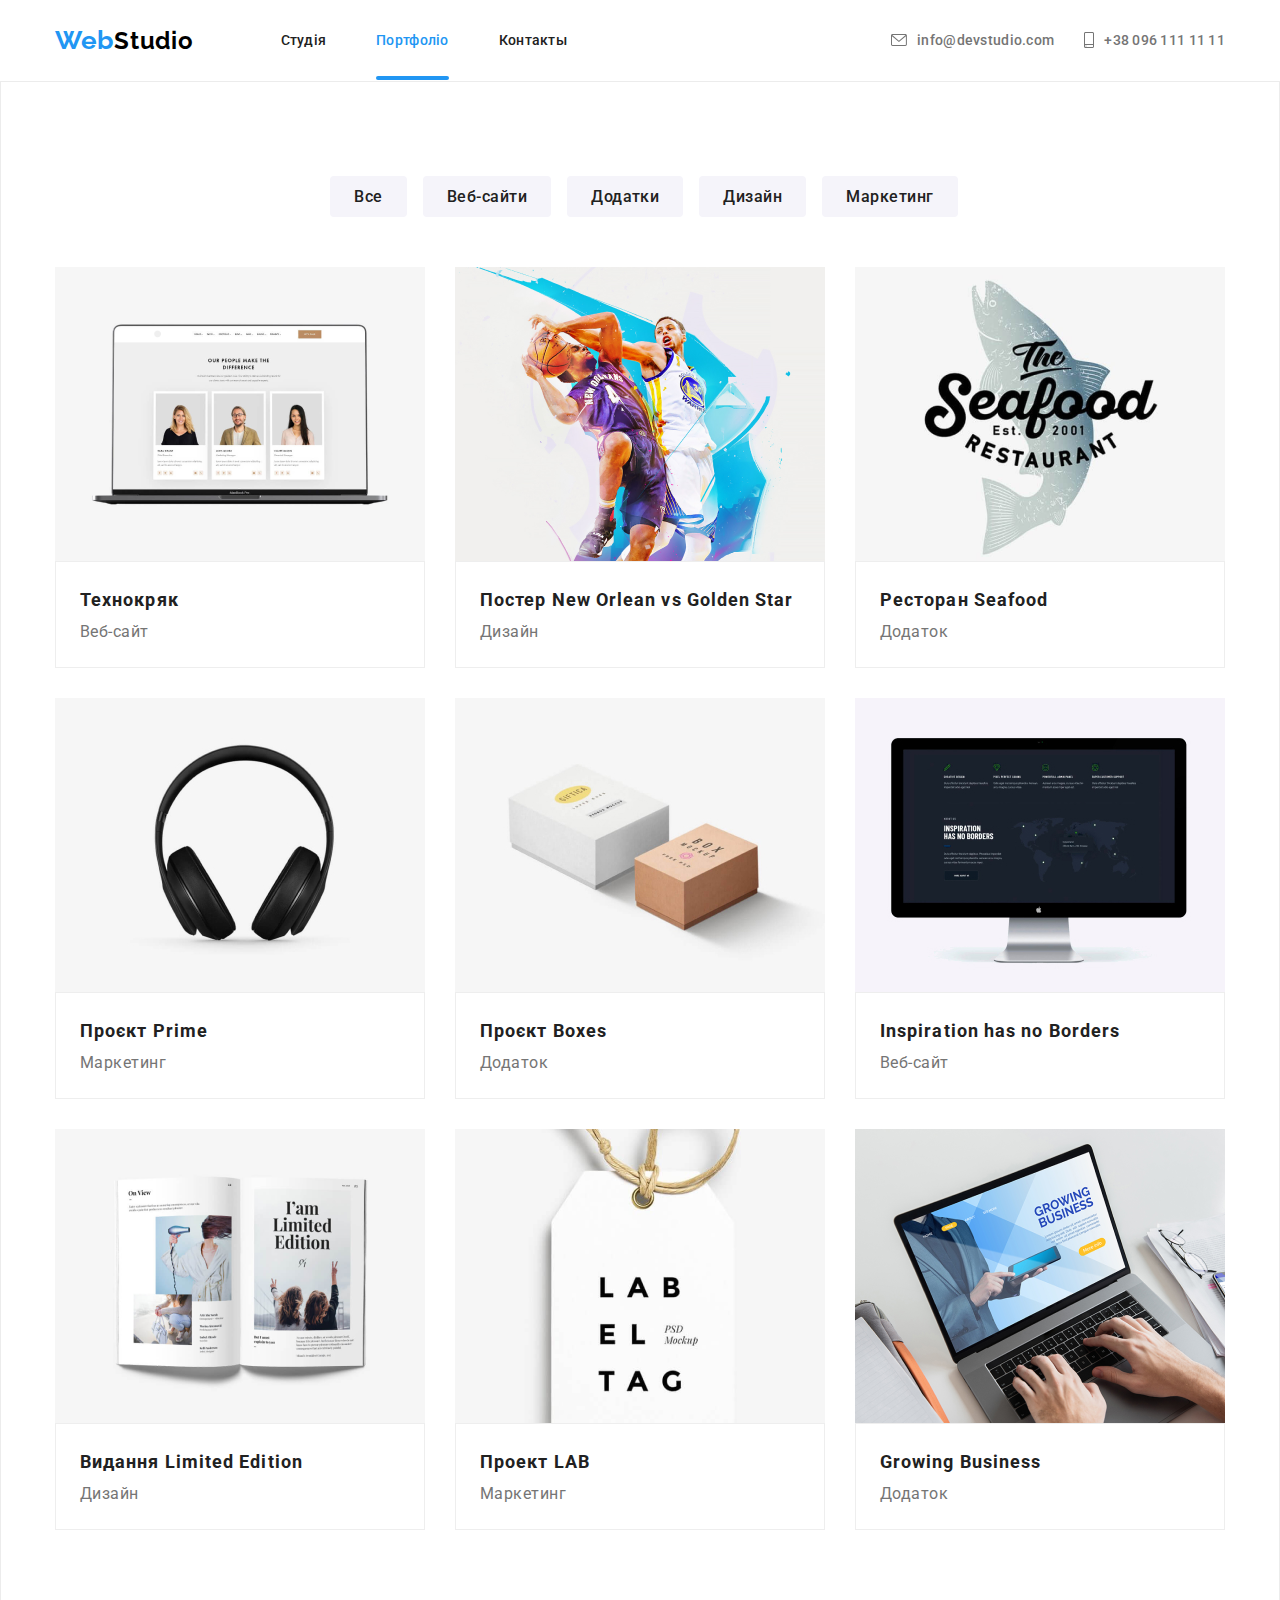
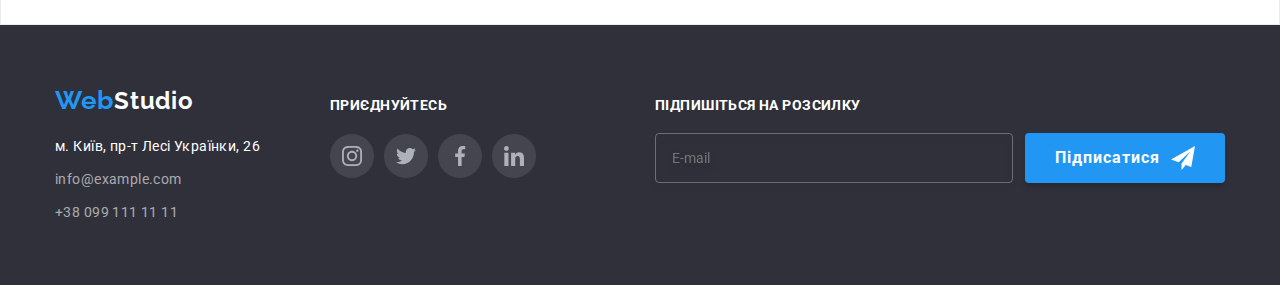
==== commit a829389f: "Update portfolio.html" ====
--- a/portfolio.html
+++ b/portfolio.html
@@ -411,31 +411,31 @@
           </ul>
           <div class="footer-connect">
             <h3 class="footer-connect__title">приєднуйтесь</h3>
-            <ul class="connect-list">
-              <li class="connect-list__item">
-                <a class="connect-list__link" href="">
-                  <svg class="connect-list__icon" width="20" height="20">
+            <ul class="soc-list">
+              <li class="soc-list__item">
+                <a class="soc-list__link soc-list__link--background" href="">
+                  <svg class="soc-list__svg" width="20" height="20">
                     <use href="./Img/soc.svg#icon-instagram"></use>
                   </svg>
                 </a>
               </li>
-              <li class="connect-list__item">
-                <a class="connect-list__link" href="">
-                  <svg class="connect-list__icon" width="20" height="20">
+              <li class="soc-list__item">
+                <a class="soc-list__link soc-list__link--background" href="">
+                  <svg class="soc-list__svg" width="20" height="20">
                     <use href="./Img/soc.svg#icon-twitter"></use>
                   </svg>
                 </a>
               </li>
-              <li class="connect-list__item">
-                <a class="connect-list__link" href="">
-                  <svg class="connect-list__icon" width="20" height="20">
+              <li class="soc-list__item">
+                <a class="soc-list__link soc-list__link--background" href="">
+                  <svg class="soc-list__svg" width="20" height="20">
                     <use href="./Img/soc.svg#icon-facebook"></use>
                   </svg>
                 </a>
               </li>
-              <li class="connect-list__item">
-                <a class="connect-list__link" href="">
-                  <svg class="connect-list__icon" width="20" height="20">
+              <li class="soc-list__item">
+                <a class="soc-list__link soc-list__link--background" href="">
+                  <svg class="soc-list__svg" width="20" height="20">
                     <use href="./Img/soc.svg#icon-linkedin"></use>
                   </svg>
                 </a>
--- a/css/main.min.css
+++ b/css/main.min.css
@@ -1 +1 @@
-:root{--primery-title-color: #212121;--text-color: #757575;--accent-color: #2196f3;--footer-bcg-color: #2f303a;--transition: cubic-bezier(0.4, 0, 0.2, 1)}.visually-hidden{position:absolute;white-space:nowrap;width:1px;height:1px;overflow:hidden;border:0;padding:0;clip:rect(0 0 0 0);-webkit-clip-path:inset(50%);clip-path:inset(50%);margin:-1px}*,*::before,*:after{box-sizing:border-box}body{background-color:#fff;color:var(--primery-title-color);font-family:"Roboto",sans-serif;letter-spacing:.03em;font-size:14px;line-height:1.2}img{display:block;height:auto;max-width:100%;width:100%}p,h1,h2,h3,h4,h5,h6{margin:0}ul,ol{list-style:none;margin-top:0;margin-bottom:0;padding-left:0}a{text-decoration:none}button{cursor:pointer}.container{width:100%;margin:0 auto;padding-left:15px;padding-right:15px}@media screen and (min-width: 480px){.container{max-width:480px}}@media screen and (min-width: 768px){.container{max-width:768px}}@media screen and (min-width: 1200px){.container{max-width:1200px}}.title{margin-bottom:30px;font-weight:700;font-size:28px;line-height:1.1785714286;text-align:center;letter-spacing:.03em;color:#212121}@media screen and (min-width: 1200px){.title{font-weight:700;font-size:36px;line-height:1.1666666667;text-align:center;letter-spacing:.03em;color:#212121;margin-bottom:50px}}.section-padding{padding-top:60px;padding-bottom:60px}@media screen and (min-width: 1200px){.section-padding{padding-top:94px;padding-bottom:94px}}.header-container{display:flex;align-items:center}.header-navigation{display:flex;align-items:center}.header-navigation__link{font-family:"Raleway";font-weight:700;font-size:26px;line-height:1.0769230769;color:#000}@media screen and (min-width: 768px){.header-navigation__link{font-weight:700;font-size:24px;line-height:1.1666666667;letter-spacing:.03em}}.logo{font-family:"Raleway";font-weight:700;font-size:26px;color:var(--accent-color);display:inline-block}.header-list{display:flex;margin:32px 0;margin-left:93px}@media screen and (max-width: 767px){.header-list{display:none}}@media screen and (min-width: 768px){.header-list{margin-left:87px}}.header-list .header-list__item+.header-list__item{margin-left:50px}.header-list__link{color:var(--primery-title-color);font-weight:500;letter-spacing:.02em;padding:36px 0;transition:cubic-bezier(0.4, 0, 0.2, 1) 250ms}@media screen and (min-width: 768px){.header-list__link{padding:32px 0}}.header-list__link:hover,.header-list__link:focus{color:var(--accent-color)}.header-list__link--active{color:var(--accent-color);position:relative}.current::after{content:"";background-color:var(--accent-color);border-radius:2px;position:absolute;width:100%;height:4px;bottom:0;left:0}.header-contacts{margin-left:auto}@media screen and (max-width: 767px){.header-contacts{display:none}}@media screen and (min-width: 1200px){.header-contacts{display:flex;align-items:center}}.header-contacts__item:not(:last-child){margin-bottom:10px}@media screen and (min-width: 1200px){.header-contacts__item:not(:last-child){margin-bottom:0;margin-right:30px}}.header-contacts__link{color:var(--text-color);font-weight:500;letter-spacing:.02em;display:flex;align-items:center;flex-direction:row-reverse;fill:#757575;justify-content:start;transition:cubic-bezier(0.4, 0, 0.2, 1) 250ms}.header-contacts__link:hover,.header-contacts__link:focus{color:var(--accent-color);fill:var(--accent-color)}.header-contacts__link .header-contacts__logo{margin-right:10px}.portfolio-header{border:1px solid #ececec}.menu-open{background-color:#fff;border:none;margin-left:auto}@media screen and (min-width: 768px){.menu-open{display:none}}.menu-close{background-color:#fff;border:none;display:block;margin-left:auto;position:absolute;right:15px;top:10px}.mob-menu{position:fixed;background-color:#fff;height:100%;width:100%;left:0;top:0;padding:48px 0 48px 40px;display:flex;flex-direction:column;justify-content:space-between;z-index:1}.mob-menu-list__item:not(:last-child){margin-bottom:32px}.mob-menu-list__link{font-weight:500;font-size:40px;line-height:1.175;letter-spacing:.02em;color:var(--primery-title-color)}.mob-menu-list__link--active{color:#2196f3}.mob-menu-list__link:active{color:#2196f3}.menu-contacts__item:not(:last-child){margin-bottom:32px}.menu-contacts__link{font-weight:500;font-size:24px;line-height:1.1666666667;letter-spacing:.02em;color:#757575}.tel{font-weight:500;font-size:34px;line-height:1.1764705882;letter-spacing:.02em;color:#2196f3}.mob-soc-list{display:flex;margin-top:64px}.mob-soc-list__link{font-weight:500;font-size:18px;line-height:1.22;letter-spacing:.02em;color:#2196f3;padding-right:10px}.mob-soc-list__item:not(:last-child){margin-right:10px;border-right:1px solid rgba(33,33,33,.2)}.hero{background-color:var(--footer-bcg-color);min-height:400px;display:flex;align-items:center;background-image:linear-gradient(to right, rgba(47, 48, 58, 0.4), rgba(47, 48, 58, 0.4)),url(../Img/hero-img-mobile.jpg);background-repeat:no-repeat;background-size:cover;background-position:center;padding-top:118px;padding-bottom:118px}@media screen and (min-width: 768px){.hero{background-image:linear-gradient(to right, rgba(47, 48, 58, 0.4), rgba(47, 48, 58, 0.4)),url(../Img/header-img-tablet.jpg)}}@media screen and (min-width: 1200px){.hero{background-image:linear-gradient(to right, rgba(47, 48, 58, 0.4), rgba(47, 48, 58, 0.4)),url(../Img/header-img-desktop.jpg);padding-top:200px;padding-bottom:200px;min-height:600px}}.hero__title{font-weight:900;font-size:26px;line-height:1.62;text-align:center;letter-spacing:.06em;text-transform:uppercase;color:#fff;margin-bottom:30px}@media screen and (min-width: 768px){.hero__title{margin:0 auto;max-width:360px;margin-bottom:30px}}@media screen and (min-width: 1200px){.hero__title{font-weight:900;font-size:44px;line-height:1.5;text-align:center;letter-spacing:.06em;text-transform:uppercase;color:#fff;max-width:696px}}.hero__button{background-color:var(--accent-color);color:#fff;cursor:pointer;font-weight:700;margin:0 auto;display:block;font-size:16px;line-height:1.8;text-align:center;letter-spacing:.06em;padding:10px 32px;box-shadow:0px 4px 4px rgba(0,0,0,.15);border-radius:4px;border-color:rgba(0,0,0,0);transition:box-shadow 250ms var(--transition),background-color 250ms var(--transition),color 250ms var(--transition)}.hero__button:hover,.hero__button:focus{background-color:var(--accent-color);color:#fff;box-shadow:0px 3px 1px rgba(0,0,0,.1),0px 1px 2px rgba(0,0,0,.08),0px 2px 2px rgba(0,0,0,.12)}.feauture-list{display:flex;gap:30px;flex-wrap:wrap}@media screen and (min-width: 768px){.feauture-list__item{width:calc((100% - 30px)/2)}}@media screen and (min-width: 1200px){.feauture-list__item{width:calc((100% - 90px)/4)}}.feauture-list__title{color:var(--primery-title-color);font-weight:700;font-size:14px;text-transform:uppercase;margin-bottom:10px;text-align:center}@media screen and (min-width: 768px){.feauture-list__title{text-align:start}}.feauture-list__text{color:var(--text-color);font-weight:400;line-height:1.7}.feauture-list__icon{background:#f5f4fa;border-radius:4px;max-width:480px;display:flex;justify-content:center;align-items:center;margin-bottom:30px;height:120px}@media screen and (min-width: 768px){.feauture-list__icon{max-width:354px}}.work{padding-top:0}.work-list{display:flex;gap:30px}.work-list__item{position:relative}.work-list__text{position:absolute;font-weight:700;text-align:center;text-transform:uppercase;color:#fff}.work-list__text--active{position:absolute;background:rgba(47,48,58,.8);width:100%;height:70px;bottom:0;display:flex;align-items:center;justify-content:center}.team{background-color:#f5f4fa}.team-list{display:flex;flex-wrap:wrap;gap:30px}@media screen and (min-width: 480px){.team-list{display:flex;justify-content:center;align-items:center}}@media screen and (min-width: 1200px){.team-list{display:flex;justify-content:center;align-items:center;flex-wrap:nowrap}}.team-list__item{background-color:#fff;box-shadow:0px 1px 3px rgba(0,0,0,.12),0px 1px 1px rgba(0,0,0,.14),0px 2px 1px rgba(0,0,0,.2);border-radius:0px 0px 4px 4px;max-width:450px}@media screen and (min-width: 768px){.team-list__item{width:calc((100% - 30px)/2)}}@media screen and (min-width: 1200px){.team-list__item{width:calc((100% - 60px)/4)}}.team-list__title{color:var(--primery-title-color);font-weight:500;font-size:16px;text-align:center;margin-top:30px}.team-list__text{color:var(--text-color);font-weight:400;font-size:16px;text-align:center;margin-top:10px;margin-bottom:16px}.team-list-icon{display:flex;justify-content:center;margin-bottom:30px;gap:10px}.team-list-icon__link{width:44px;height:44px;display:flex;justify-content:center;align-items:center;transition:cubic-bezier(0.4, 0, 0.2, 1) background-color 250ms;border-radius:50%}.team-list-icon__link:hover,.team-list-icon__link:focus{background-color:var(--accent-color);border-radius:50%}.team-list-icon__svg{fill:#afb1b8}.team-list-icon__link:hover .team-list-icon__svg{fill:#fff}.team-list-icon__link:focus .team-list-icon__svg{fill:#fff}.clients-list{display:flex;gap:30px;flex-wrap:wrap;justify-content:center}@media screen and (min-width: 480px){.clients-list__item{width:calc((100% - 30px)/2)}}@media screen and (min-width: 768px){.clients-list__item{width:calc((100% - 60px)/3)}}@media screen and (min-width: 1200px){.clients-list__item{width:calc((100% - 150px)/6)}}.clients-list__link{border:1px solid #afb1b8;border-radius:4px;width:210px;height:92px;display:flex;justify-content:center;align-items:center;transition:border-color 250ms var(--transition)}@media screen and (min-width: 768px){.clients-list__link{width:226px}}@media screen and (min-width: 1200px){.clients-list__link{width:170px}}.clients-list__link:hover,.clients-list__link:focus{border-color:var(--accent-color);outline:none}.clients-list__icon{fill:#afb1b8;transition:fill 250ms var(--transition)}.clients-list__link:hover .clients-list__icon{fill:var(--accent-color)}.clients-list__link:focus .clients-list__icon{fill:var(--accent-color)}.footer{background-color:var(--footer-bcg-color);display:flex;flex-wrap:wrap;padding:60px 0}@media screen and (min-width: 480px)and (max-width: 767px){.footer{text-align:center}}.footer__address{font-style:normal}@media screen and (min-width: 768px){.footer__address{display:flex;flex-wrap:wrap;justify-content:space-evenly}}@media screen and (min-width: 1200px){.footer__address{display:flex;flex-wrap:nowrap}}@media screen and (min-width: 768px){.adrress-list{text-align:center;padding-left:76px}}@media screen and (min-width: 1200px){.adrress-list{padding:0}}.adrress-list__item:not(:last-child){margin-bottom:9px}.adress-list__link--logo{color:#fff;font-family:"Raleway";font-weight:700;font-size:26px;line-height:1.1923076923;letter-spacing:.03em;margin-bottom:20px;display:block}@media screen and (min-width: 480px){.adress-list__link--logo{font-size:24px;line-height:1.1666666667;text-align:center}}.adress-list__link--adress{font-weight:400;line-height:1.7;color:#fff;font-style:normal;transition:cubic-bezier(0.4, 0, 0.2, 1) color 250ms}.adress-list__link--adress:hover,.adress-list__link--adress:focus{color:var(--accent-color)}.adress-list__link--contacts{font-weight:400;line-height:1.7;color:rgba(255,255,255,.6);font-style:normal;transition:cubic-bezier(0.4, 0, 0.2, 1) color 250ms}.adress-list__link--contacts:hover,.adress-list__link--contacts:focus{color:var(--accent-color)}.footer-connect{margin:0 auto;margin-top:60px}@media screen and (min-width: 1200px){.footer-connect{margin-top:12px;margin-left:70px}}@media screen and (min-width: 768px){.footer-connect{margin-top:12px}}.footer-connect__title{font-weight:700;font-size:14px;text-transform:uppercase;color:#fff;margin-bottom:20px}.connect-list{gap:10px;display:flex;justify-content:center}.connect-list__link{width:44px;height:44px;border-radius:50%;display:flex;justify-content:center;align-items:center;background:rgba(255,255,255,.1);transition:cubic-bezier(0.4, 0, 0.2, 1) background-color 250ms}.connect-list__link:focus,.connect-list__link:hover{background-color:var(--accent-color);border-radius:50%}.connect-list__icon{fill:#fff}.footer-form{margin-top:60px}@media screen and (min-width: 1200px){.footer-form{margin-left:93px}}@media screen and (min-width: 1200px){.footer-form{margin-left:93px;margin-top:12px}}.footer-form__title{font-weight:700;font-size:14px;line-height:1.15;letter-spacing:.03em;text-transform:uppercase;color:#fff;margin-bottom:20px}@media screen and (min-width: 768px){.footer-form__title{text-align:center}}@media screen and (min-width: 1200px){.footer-form__title{text-align:start}}.footer-form-container{display:flex;flex-wrap:wrap;justify-content:center}@media screen and (min-width: 1200px){.footer-form-container{flex-wrap:nowrap}}.footer-form-container__input{height:50px;width:100%;max-width:100%;border:1px solid rgba(255,255,255,.3);filter:drop-shadow(0px 4px 4px rgba(0, 0, 0, 0.15));border-radius:4px;background-color:rgba(0,0,0,0);color:#fff;padding-left:16px}@media screen and (min-width: 1200px){.footer-form-container__input{width:358px}}.footer-form-container__button{width:200px;height:50px;background:var(--accent-color);box-shadow:0px 4px 4px rgba(0,0,0,.15);border-radius:4px;font-weight:700;margin-top:20px;font-size:16px;line-height:1.88;letter-spacing:.06em;color:#fff;border-color:rgba(0,0,0,0);cursor:pointer;margin-left:12px;position:relative;display:flex;align-items:center;justify-content:space-between;padding-left:28px}@media screen and (min-width: 1200px){.footer-form-container__button{margin-top:0}}.footer-form-container__icon{position:absolute;right:28px;fill:#fff}.backdrop{position:fixed;width:100%;height:100%;background-color:rgba(0,0,0,.2);top:0;display:flex;justify-content:center;align-items:center}.modal{position:absolute;background-color:#fff;box-shadow:0px 1px 3px rgba(0,0,0,.12),0px 1px 1px rgba(0,0,0,.14),0px 2px 1px rgba(0,0,0,.2);border-radius:4px;padding:40px}@media screen and (min-width: 1200px){.modal{width:528px;height:581px}}.modal__title{font-weight:700;font-size:20px;line-height:1.15;text-align:center;color:var(--primery-title-color);margin-bottom:12px}.form-label{font-size:12px;line-height:14px;letter-spacing:.01em;color:#757575;display:block}.form-label:not(:first-child){margin-top:10px}.form-label__textarea{width:100%;resize:none;margin-top:4px;border:1px solid rgba(33,33,33,.2);border-radius:4px;padding:12px 16px;height:120px;outline:none;font-weight:400;font-size:12px;line-height:14px;letter-spacing:.01em}.form-label__textarea:focus{border:1px solid #2196f3}.label-container{position:relative;height:40px;margin-top:4px}.label-container__input{width:100%;height:100%;border:1px solid rgba(33,33,33,.2);border-radius:4px;padding-left:40px;outline:none;transition:border-color 250ms var(--accent-color)}.label-container__input:focus{border-color:#2196f3}.label-container__icon{position:absolute;left:12px;transform:translateY(-50%);top:50%;transition:fill 250ms var(--transition)}.label-container__input:focus~.label-container__icon{fill:var(--accent-color)}.label-container__input:focus+.label-container__icon{fill:var(--accent-color)}.is-hidden{opacity:0;visibility:hidden;pointer-events:none}.checkbox{margin-top:20px}.checkbox__input:checked+.checkbox-list span{background-color:var(--accent-color);border-color:var(--accent-color);color:#fff}.checkbox-list{position:relative;display:flex;align-items:center;justify-content:center;font-weight:400;font-size:12px;line-height:1.1666666667;letter-spacing:.03em;color:#757575}@media screen and (min-width: 1200px){.checkbox-list{font-size:14px;line-height:1.71}}.checkbox-list span{width:16px;height:15px;border-radius:2px;border:2px solid #212121;fill:#fff;display:flex;align-items:center;justify-content:center;margin-right:7px;color:rgba(0,0,0,0);transition:background-color 250ms var(--transition),border-color 250ms var(--transition),color 250ms var(--transition);text-align:center}.checkbox-list__link{margin-left:5px;font-size:12px;line-height:1.1666666667;letter-spacing:.03em;-webkit-text-decoration-line:underline;text-decoration-line:underline;color:var(--accent-color)}@media screen and (min-width: 1200px){.checkbox-list__link{font-weight:400;font-size:14px;line-height:1.71}}.checkbox-list__icon{fill:currentColor}.form-button{width:200px;height:50px;background:var(--accent-color);box-shadow:0px 4px 4px rgba(0,0,0,.15);border-radius:4px;font-weight:700;font-size:16px;line-height:1.88;display:flex;align-items:center;text-align:center;letter-spacing:.06em;color:#fff;justify-content:center;border-color:rgba(0,0,0,0);transition:box-shadow 250ms var(--transition),background-color 250ms var(--transition),color 250ms var(--transition);margin:0 auto;margin-top:30px;cursor:pointer}.form-button:hover,.form-button:focus{background-color:var(--accent-color);color:#fff;box-shadow:0px 3px 1px rgba(0,0,0,.1),0px 1px 2px rgba(0,0,0,.08),0px 2px 2px rgba(0,0,0,.12)}.modal-button{color:#000;right:8px;top:8px;padding:6px;position:absolute;background:#fff;display:flex;justify-content:center;align-items:center;border:1px solid rgba(0,0,0,.1);border-radius:50%;cursor:pointer}.modal-button__icon{transition:fill 250ms var(--transition)}.modal-button__icon:hover,.modal-button__icon:hover{fill:var(--accent-color)}.radio-buttons{margin-bottom:40px;display:flex;flex-wrap:wrap;justify-content:start;gap:8px}@media screen and (min-width: 768px){.radio-buttons{justify-content:center;margin-bottom:30px}}@media screen and (min-width: 1200px){.radio-buttons{margin-bottom:50px}}.radio-buttons__button{background-color:#f5f4fa;color:var(--primery-title-color);cursor:pointer;font-weight:500;font-size:16px;line-height:1.6;text-align:center;letter-spacing:.03em;margin-left:8px;padding:6px 22px;border-radius:4px;border-color:rgba(0,0,0,0);transition:box-shadow 250ms var(--transition),background-color 250ms var(--transition),color 250ms var(--transition)}.radio-buttons__button:hover,.radio-buttons__button:focus{background-color:var(--accent-color);color:#fff;box-shadow:0px 3px 1px rgba(0,0,0,.1),0px 1px 2px rgba(0,0,0,.08),0px 2px 2px rgba(0,0,0,.12)}.cards-list{display:flex;flex-wrap:wrap;margin:0;margin-top:0;gap:28px}@media screen and (min-width: 1200px){.cards-list{gap:30px}}.cards-list__item{max-width:370px}.cards-list__link{transition:cubic-bezier(0.4, 0, 0.2, 1) box-shadow 250ms;outline:none;display:inline-block}@media screen and (min-width: 768px){.cards-list__link{display:flex;flex-direction:column;height:100%}}.cards-list__link:hover,.cards-list__link:focus{box-shadow:0px 1px 1px rgba(0,0,0,.12),0px 4px 4px rgba(0,0,0,.06),1px 4px 6px rgba(0,0,0,.16)}.cards-container{width:450px;position:relative;overflow:hidden}@media screen and (min-width: 768px){.cards-container{width:354px}}@media screen and (min-width: 1200px){.cards-container{width:370px}}.cards-container__text{position:absolute;font-weight:400;font-size:18px;line-height:1.56;color:#fff;background:rgba(33,150,243,.9);top:0;left:0;padding:63px 24px;max-width:100%;height:100%;transform:translateY(100%);transition:transform 250ms cubic-bezier(0.4, 0, 0.2, 1)}.cards-list__link:hover .cards-container__text,.cards-list__link:focus .cards-container__text{transform:translateY(0);border:1px solid #eee}.cards-box{padding:20px 24px;border:1px solid #eee}@media screen and (min-width: 768px){.cards-box{width:354px;flex-grow:1}}@media screen and (min-width: 1200px){.cards-box{width:370px}}.cards-box__title{font-weight:700;font-size:18px;line-height:2;letter-spacing:.06em;color:var(--primery-title-color)}.cards-box__text{font-weight:400;font-size:16px;line-height:1.8;letter-spacing:.03em;color:var(--text-color)}/*# sourceMappingURL=main.min.css.map */+:root{--primery-title-color: #212121;--text-color: #757575;--accent-color: #2196f3;--footer-bcg-color: #2f303a;--transition: cubic-bezier(0.4, 0, 0.2, 1);--gradient: linear-gradient( to right, rgba(47, 48, 58, 0.4), rgba(47, 48, 58, 0.4) )}.visually-hidden{position:absolute;white-space:nowrap;width:1px;height:1px;overflow:hidden;border:0;padding:0;clip:rect(0 0 0 0);-webkit-clip-path:inset(50%);clip-path:inset(50%);margin:-1px}*,*::before,*:after{box-sizing:border-box}body{background-color:#fff;color:var(--primery-title-color);font-family:"Roboto",sans-serif;letter-spacing:.03em;font-size:14px;line-height:1.2}img{display:block;height:auto;max-width:100%;width:100%}p,h1,h2,h3,h4,h5,h6{margin:0}ul,ol{list-style:none;margin-top:0;margin-bottom:0;padding-left:0}a{text-decoration:none}button{cursor:pointer}.container{width:100%;margin:0 auto;padding-left:15px;padding-right:15px}@media screen and (min-width: 480px){.container{max-width:480px}}@media screen and (min-width: 768px){.container{max-width:768px}}@media screen and (min-width: 1200px){.container{max-width:1200px}}.title{margin-bottom:30px;font-weight:700;font-size:28px;line-height:1.1785714286;text-align:center;letter-spacing:.03em;color:#212121}@media screen and (min-width: 1200px){.title{font-weight:700;font-size:36px;line-height:1.1666666667;text-align:center;letter-spacing:.03em;color:#212121;margin-bottom:50px}}.section-padding{padding-top:60px;padding-bottom:60px}@media screen and (min-width: 1200px){.section-padding{padding-top:94px;padding-bottom:94px}}.header-container{display:flex;align-items:center}.header-navigation{display:flex;align-items:center}.header-navigation__link{font-family:"Raleway";font-weight:700;font-size:26px;line-height:1.0769230769;color:#000}@media screen and (min-width: 768px){.header-navigation__link{font-weight:700;font-size:24px;line-height:1.1666666667;letter-spacing:.03em}}.logo{font-family:"Raleway";font-weight:700;font-size:26px;color:var(--accent-color);display:inline-block}.header-list{display:flex;margin:32px 0;margin-left:93px}@media screen and (max-width: 767px){.header-list{display:none}}@media screen and (min-width: 768px){.header-list{margin-left:87px}}.header-list .header-list__item+.header-list__item{margin-left:50px}.header-list__link{color:var(--primery-title-color);font-weight:500;letter-spacing:.02em;padding:36px 0;transition:cubic-bezier(0.4, 0, 0.2, 1) 250ms}@media screen and (min-width: 768px){.header-list__link{padding:32px 0}}.header-list__link:hover,.header-list__link:focus{color:var(--accent-color)}.header-list__link--active{color:var(--accent-color);position:relative}.current::after{content:"";background-color:var(--accent-color);border-radius:2px;position:absolute;width:100%;height:4px;bottom:0;left:0}.header-contacts{margin-left:auto}@media screen and (max-width: 767px){.header-contacts{display:none}}@media screen and (min-width: 1200px){.header-contacts{display:flex;align-items:center}}.header-contacts__item:not(:last-child){margin-bottom:10px}@media screen and (min-width: 1200px){.header-contacts__item:not(:last-child){margin-bottom:0;margin-right:30px}}.header-contacts__link{color:var(--text-color);font-weight:500;letter-spacing:.02em;display:flex;align-items:center;flex-direction:row-reverse;fill:#757575;justify-content:start;transition:cubic-bezier(0.4, 0, 0.2, 1) 250ms}.header-contacts__link:hover,.header-contacts__link:focus{color:var(--accent-color);fill:var(--accent-color)}.header-contacts__link .header-contacts__logo{margin-right:10px}.portfolio-header{border:1px solid #ececec}.menu-open{background-color:#fff;border:none;margin-left:auto}@media screen and (min-width: 768px){.menu-open{display:none}}.menu-close{background-color:#fff;border:none;display:block;margin-left:auto;position:absolute;right:15px;top:10px}.mob-menu{position:fixed;background-color:#fff;height:100%;width:100%;left:0;top:0;padding:48px 0 48px 40px;display:flex;flex-direction:column;justify-content:space-between;z-index:1}.mob-menu-list__item:not(:last-child){margin-bottom:32px}.mob-menu-list__link{font-weight:500;font-size:40px;line-height:1.175;letter-spacing:.02em;color:var(--primery-title-color)}.mob-menu-list__link--active{color:#2196f3}.mob-menu-list__link:active{color:#2196f3}.menu-contacts__item:not(:last-child){margin-bottom:32px}.menu-contacts__link{font-weight:500;font-size:24px;line-height:1.1666666667;letter-spacing:.02em;color:#757575}.tel{font-weight:500;font-size:34px;line-height:1.1764705882;letter-spacing:.02em;color:#2196f3}.mob-soc-list{display:flex;margin-top:64px}.mob-soc-list__link{font-weight:500;font-size:18px;line-height:1.22;letter-spacing:.02em;color:#2196f3;padding-right:10px}.mob-soc-list__item:not(:last-child){margin-right:10px;border-right:1px solid rgba(33,33,33,.2)}.hero{background-color:var(--footer-bcg-color);max-width:1600px;margin:0 auto;min-height:400px;display:flex;align-items:center;background-image:var(--gradient),url(../Img/hero-img-mobile.jpg);background-repeat:no-repeat;background-size:cover;background-position:center;padding-top:118px;padding-bottom:118px}@media(min-device-pixel-ratio: 2),(-webkit-min-device-pixel-ratio: 2),(min-resolution: 192dpi),(min-resolution: 2dppx){.hero{background-image:var(--gradient),url(../Img/hero-mobile-2x.jpg)}}@media screen and (min-width: 768px){.hero{background-image:var(--gradient),url(../Img/header-img-tablet.jpg)}}@media screen and (min-width: 768px)and (min-device-pixel-ratio: 2),screen and (min-width: 768px)and (-webkit-min-device-pixel-ratio: 2),screen and (min-width: 768px)and (min-resolution: 192dpi),screen and (min-width: 768px)and (min-resolution: 2dppx){.hero{background-image:var(--gradient),url(../Img/header-img-tablet-2x.jpg)}}@media screen and (min-width: 1200px){.hero{background-image:var(--gradient),url(../Img/header-img-desktop.jpg);padding-top:200px;padding-bottom:200px;min-height:600px}}@media screen and (min-width: 1200px)and (min-device-pixel-ratio: 2),screen and (min-width: 1200px)and (-webkit-min-device-pixel-ratio: 2),screen and (min-width: 1200px)and (min-resolution: 192dpi),screen and (min-width: 1200px)and (min-resolution: 2dppx){.hero{background-image:var(--gradient),url(../Img/header-img-desktop-2x.jpg)}}.hero__title{font-weight:900;font-size:26px;line-height:1.62;text-align:center;letter-spacing:.06em;text-transform:uppercase;color:#fff;margin-bottom:30px}@media screen and (min-width: 768px){.hero__title{margin:0 auto;max-width:360px;margin-bottom:30px}}@media screen and (min-width: 1200px){.hero__title{font-weight:900;font-size:44px;line-height:1.5;text-align:center;letter-spacing:.06em;text-transform:uppercase;color:#fff;max-width:696px}}.hero__button{background-color:var(--accent-color);color:#fff;cursor:pointer;font-weight:700;margin:0 auto;display:block;font-size:16px;line-height:1.8;text-align:center;letter-spacing:.06em;padding:10px 32px;box-shadow:0px 4px 4px rgba(0,0,0,.15);border-radius:4px;border-color:rgba(0,0,0,0);transition:box-shadow 250ms var(--transition),background-color 250ms var(--transition),color 250ms var(--transition)}.hero__button:hover,.hero__button:focus{background-color:var(--accent-color);color:#fff;box-shadow:0px 3px 1px rgba(0,0,0,.1),0px 1px 2px rgba(0,0,0,.08),0px 2px 2px rgba(0,0,0,.12)}.feauture-list{display:flex;gap:30px;flex-wrap:wrap}@media screen and (min-width: 768px){.feauture-list__item{width:calc((100% - 30px)/2)}}@media screen and (min-width: 1200px){.feauture-list__item{width:calc((100% - 90px)/4)}}.feauture-list__title{color:var(--primery-title-color);font-weight:700;font-size:14px;text-transform:uppercase;margin-bottom:10px;text-align:center}@media screen and (min-width: 768px){.feauture-list__title{text-align:start}}.feauture-list__text{color:var(--text-color);font-weight:400;line-height:1.7}.feauture-list__icon{background:#f5f4fa;border-radius:4px;max-width:480px;display:flex;justify-content:center;align-items:center;margin-bottom:30px;height:120px}@media screen and (min-width: 768px){.feauture-list__icon{max-width:354px}}.work{padding-top:0}@media screen and (max-width: 1200px){.work{display:none}}.work-list{display:flex;gap:30px}.work-list__item{position:relative}.work-list__text{position:absolute;font-weight:700;text-align:center;text-transform:uppercase;color:#fff}.work-list__text--active{position:absolute;background:rgba(47,48,58,.8);width:100%;height:70px;bottom:0;display:flex;align-items:center;justify-content:center}.team{background-color:#f5f4fa}.team-list{display:flex;flex-wrap:wrap;gap:30px}@media screen and (min-width: 480px){.team-list{display:flex;justify-content:center;align-items:center}}@media screen and (min-width: 1200px){.team-list{display:flex;justify-content:center;align-items:center;flex-wrap:nowrap}}.team-list__item{background-color:#fff;box-shadow:0px 1px 3px rgba(0,0,0,.12),0px 1px 1px rgba(0,0,0,.14),0px 2px 1px rgba(0,0,0,.2);border-radius:0px 0px 4px 4px;max-width:450px}@media screen and (min-width: 768px){.team-list__item{width:calc((100% - 30px)/2)}}@media screen and (min-width: 1200px){.team-list__item{width:calc((100% - 60px)/4)}}.team-list__title{color:var(--primery-title-color);font-weight:500;font-size:16px;text-align:center;margin-top:30px}.team-list__text{color:var(--text-color);font-weight:400;font-size:16px;text-align:center;margin-top:10px;margin-bottom:16px}.soc-list{display:flex;justify-content:center;margin-bottom:30px;gap:10px}.soc-list__link{width:44px;height:44px;display:flex;justify-content:center;align-items:center;transition:cubic-bezier(0.4, 0, 0.2, 1) background-color 250ms;border-radius:50%}.soc-list__link--background{background:rgba(255,255,255,.1)}.soc-list__link:hover,.soc-list__link:focus{background-color:var(--accent-color);border-radius:50%}.soc-list__svg{transition:fill 250ms cubic-bezier(0.4, 0, 0.2, 1)}.soc-list__svg{fill:#afb1b8}.soc-list__link:hover .soc-list__svg{fill:#fff}.soc-list__link:focus .soc-list__svg{fill:#fff}.clients-list{display:flex;gap:30px;flex-wrap:wrap;justify-content:center}@media screen and (min-width: 480px){.clients-list__item{width:calc((100% - 30px)/2)}}@media screen and (min-width: 768px){.clients-list__item{width:calc((100% - 60px)/3)}}@media screen and (min-width: 1200px){.clients-list__item{width:calc((100% - 150px)/6)}}.clients-list__link{border:1px solid #afb1b8;border-radius:4px;width:210px;height:92px;display:flex;justify-content:center;align-items:center;transition:border-color 250ms var(--transition)}@media screen and (min-width: 768px){.clients-list__link{width:226px}}@media screen and (min-width: 1200px){.clients-list__link{width:170px}}.clients-list__link:hover,.clients-list__link:focus{border-color:var(--accent-color);outline:none}.clients-list__icon{fill:#afb1b8;transition:fill 250ms var(--transition)}.clients-list__link:hover .clients-list__icon{fill:var(--accent-color)}.clients-list__link:focus .clients-list__icon{fill:var(--accent-color)}.footer{background-color:var(--footer-bcg-color);display:flex;flex-wrap:wrap;padding:60px 0}@media screen and (min-width: 480px)and (max-width: 767px){.footer{text-align:center}}.footer__address{font-style:normal}@media screen and (min-width: 768px){.footer__address{display:flex;flex-wrap:wrap;justify-content:space-evenly}}@media screen and (min-width: 1200px){.footer__address{display:flex;flex-wrap:nowrap}}@media screen and (min-width: 768px){.adrress-list{text-align:center;padding-left:76px}}@media screen and (min-width: 1200px){.adrress-list{padding:0}}@media screen and (min-width: 1200px){.adrress-list{text-align:start}}.adrress-list__item:not(:last-child){margin-bottom:9px}.adress-list__link--logo{color:#fff;font-family:"Raleway";font-weight:700;font-size:26px;line-height:1.1923076923;letter-spacing:.03em;margin-bottom:20px;display:block}@media screen and (min-width: 480px){.adress-list__link--logo{font-size:24px;line-height:1.1666666667;text-align:center}}@media screen and (min-width: 1200px){.adress-list__link{text-align:start}}.adress-list__link--adress{font-weight:400;line-height:1.7;color:#fff;font-style:normal;transition:cubic-bezier(0.4, 0, 0.2, 1) color 250ms}.adress-list__link--adress:hover,.adress-list__link--adress:focus{color:var(--accent-color)}.adress-list__link--contacts{font-weight:400;line-height:1.7;color:rgba(255,255,255,.6);font-style:normal;transition:cubic-bezier(0.4, 0, 0.2, 1) color 250ms}.adress-list__link--contacts:hover,.adress-list__link--contacts:focus{color:var(--accent-color)}.footer-connect{margin:0 auto;margin-top:60px}@media screen and (min-width: 1200px){.footer-connect{margin-top:12px;margin-left:70px}}@media screen and (min-width: 768px){.footer-connect{margin-top:12px}}.footer-connect__title{font-weight:700;font-size:14px;text-transform:uppercase;color:#fff;margin-bottom:20px}.footer-form{margin-top:60px}@media screen and (min-width: 1200px){.footer-form{margin-left:93px}}@media screen and (min-width: 1200px){.footer-form{margin-left:93px;margin-top:12px}}.footer-form__title{font-weight:700;font-size:14px;line-height:1.15;letter-spacing:.03em;text-transform:uppercase;color:#fff;margin-bottom:20px}@media screen and (min-width: 768px){.footer-form__title{text-align:center}}@media screen and (min-width: 1200px){.footer-form__title{text-align:start}}.footer-form-container{display:flex;flex-wrap:wrap;justify-content:center}@media screen and (min-width: 1200px){.footer-form-container{flex-wrap:nowrap}}.footer-form-container__input{height:50px;width:100%;max-width:100%;border:1px solid rgba(255,255,255,.3);filter:drop-shadow(0px 4px 4px rgba(0, 0, 0, 0.15));border-radius:4px;background-color:rgba(0,0,0,0);color:#fff;padding-left:16px}@media screen and (min-width: 1200px){.footer-form-container__input{width:358px}}.footer-form-container__button{width:200px;height:50px;background:var(--accent-color);box-shadow:0px 4px 4px rgba(0,0,0,.15);border-radius:4px;font-weight:700;margin-top:20px;font-size:16px;line-height:1.88;letter-spacing:.06em;color:#fff;border-color:rgba(0,0,0,0);cursor:pointer;margin-left:12px;position:relative;display:flex;align-items:center;justify-content:space-between;padding-left:28px}@media screen and (min-width: 1200px){.footer-form-container__button{margin-top:0}}.footer-form-container__icon{position:absolute;right:28px;fill:#fff}.backdrop{position:fixed;width:100%;height:100%;background-color:rgba(0,0,0,.2);top:0;display:flex;justify-content:center;align-items:center}.modal{position:absolute;background-color:#fff;box-shadow:0px 1px 3px rgba(0,0,0,.12),0px 1px 1px rgba(0,0,0,.14),0px 2px 1px rgba(0,0,0,.2);border-radius:4px;padding:40px}@media screen and (min-width: 1200px){.modal{width:528px;height:581px}}.modal__title{font-weight:700;font-size:20px;line-height:1.15;text-align:center;color:var(--primery-title-color);margin-bottom:12px}.form-label{font-size:12px;line-height:14px;letter-spacing:.01em;color:#757575;display:block}.form-label:not(:first-child){margin-top:10px}.form-label__textarea{width:100%;resize:none;margin-top:4px;border:1px solid rgba(33,33,33,.2);border-radius:4px;padding:12px 16px;height:120px;outline:none;font-weight:400;font-size:12px;line-height:14px;letter-spacing:.01em}.form-label__textarea:focus{border:1px solid #2196f3}.label-container{position:relative;height:40px;margin-top:4px}.label-container__input{width:100%;height:100%;border:1px solid rgba(33,33,33,.2);border-radius:4px;padding-left:40px;outline:none;transition:border-color 250ms var(--accent-color)}.label-container__input:focus{border-color:#2196f3}.label-container__icon{position:absolute;left:12px;transform:translateY(-50%);top:50%;transition:fill 250ms var(--transition)}.label-container__input:focus~.label-container__icon{fill:var(--accent-color)}.label-container__input:focus+.label-container__icon{fill:var(--accent-color)}.is-hidden{opacity:0;visibility:hidden;pointer-events:none}.checkbox{margin-top:20px}.checkbox__input:checked+.checkbox-list span{background-color:var(--accent-color);border-color:var(--accent-color);color:#fff}.checkbox-list{position:relative;display:flex;align-items:center;justify-content:center;font-weight:400;font-size:12px;line-height:1.1666666667;letter-spacing:.03em;color:#757575}@media screen and (min-width: 1200px){.checkbox-list{font-size:14px;line-height:1.71}}.checkbox-list span{width:16px;height:15px;border-radius:2px;border:2px solid #212121;fill:#fff;display:flex;align-items:center;justify-content:center;margin-right:7px;color:rgba(0,0,0,0);transition:background-color 250ms var(--transition),border-color 250ms var(--transition),color 250ms var(--transition);text-align:center}.checkbox-list__link{margin-left:5px;font-size:12px;line-height:1.1666666667;letter-spacing:.03em;-webkit-text-decoration-line:underline;text-decoration-line:underline;color:var(--accent-color)}@media screen and (min-width: 1200px){.checkbox-list__link{font-weight:400;font-size:14px;line-height:1.71}}.checkbox-list__icon{fill:currentColor}.form-button{width:200px;height:50px;background:var(--accent-color);box-shadow:0px 4px 4px rgba(0,0,0,.15);border-radius:4px;font-weight:700;font-size:16px;line-height:1.88;display:flex;align-items:center;text-align:center;letter-spacing:.06em;color:#fff;justify-content:center;border-color:rgba(0,0,0,0);transition:box-shadow 250ms var(--transition),background-color 250ms var(--transition),color 250ms var(--transition);margin:0 auto;margin-top:30px;cursor:pointer}.form-button:hover,.form-button:focus{background-color:var(--accent-color);color:#fff;box-shadow:0px 3px 1px rgba(0,0,0,.1),0px 1px 2px rgba(0,0,0,.08),0px 2px 2px rgba(0,0,0,.12)}.modal-button{color:#000;right:8px;top:8px;padding:6px;position:absolute;background:#fff;display:flex;justify-content:center;align-items:center;border:1px solid rgba(0,0,0,.1);border-radius:50%;cursor:pointer}.modal-button__icon{transition:fill 250ms var(--transition)}.modal-button__icon:hover,.modal-button__icon:hover{fill:var(--accent-color)}.radio-buttons{margin-bottom:40px;display:flex;flex-wrap:wrap;justify-content:start;gap:8px}@media screen and (min-width: 768px){.radio-buttons{justify-content:center;margin-bottom:30px}}@media screen and (min-width: 1200px){.radio-buttons{margin-bottom:50px}}.radio-buttons__button{background-color:#f5f4fa;color:var(--primery-title-color);cursor:pointer;font-weight:500;font-size:16px;line-height:1.6;text-align:center;letter-spacing:.03em;margin-left:8px;padding:6px 22px;border-radius:4px;border-color:rgba(0,0,0,0);transition:box-shadow 250ms var(--transition),background-color 250ms var(--transition),color 250ms var(--transition)}.radio-buttons__button:hover,.radio-buttons__button:focus{background-color:var(--accent-color);color:#fff;box-shadow:0px 3px 1px rgba(0,0,0,.1),0px 1px 2px rgba(0,0,0,.08),0px 2px 2px rgba(0,0,0,.12)}.cards-list{display:flex;flex-wrap:wrap;margin:0;margin-top:0;gap:28px}@media screen and (min-width: 1200px){.cards-list{gap:30px}}.cards-list__item{max-width:370px}.cards-list__link{transition:cubic-bezier(0.4, 0, 0.2, 1) box-shadow 250ms;outline:none;display:inline-block}@media screen and (min-width: 768px){.cards-list__link{display:flex;flex-direction:column;height:100%}}.cards-list__link:hover,.cards-list__link:focus{box-shadow:0px 1px 1px rgba(0,0,0,.12),0px 4px 4px rgba(0,0,0,.06),1px 4px 6px rgba(0,0,0,.16)}.cards-container{width:450px;position:relative;overflow:hidden}@media screen and (min-width: 768px){.cards-container{width:354px}}@media screen and (min-width: 1200px){.cards-container{width:370px}}.cards-container__text{position:absolute;font-weight:400;font-size:18px;line-height:1.56;color:#fff;background:rgba(33,150,243,.9);top:0;left:0;padding:63px 24px;max-width:100%;height:100%;transform:translateY(100%);transition:transform 250ms cubic-bezier(0.4, 0, 0.2, 1)}.cards-list__link:hover .cards-container__text,.cards-list__link:focus .cards-container__text{transform:translateY(0);border:1px solid #eee}.cards-box{padding:20px 24px;border:1px solid #eee}@media screen and (min-width: 768px){.cards-box{width:354px;flex-grow:1}}@media screen and (min-width: 1200px){.cards-box{width:370px}}.cards-box__title{font-weight:700;font-size:18px;line-height:2;letter-spacing:.06em;color:var(--primery-title-color)}.cards-box__text{font-weight:400;font-size:16px;line-height:1.8;letter-spacing:.03em;color:var(--text-color)}/*# sourceMappingURL=main.min.css.map */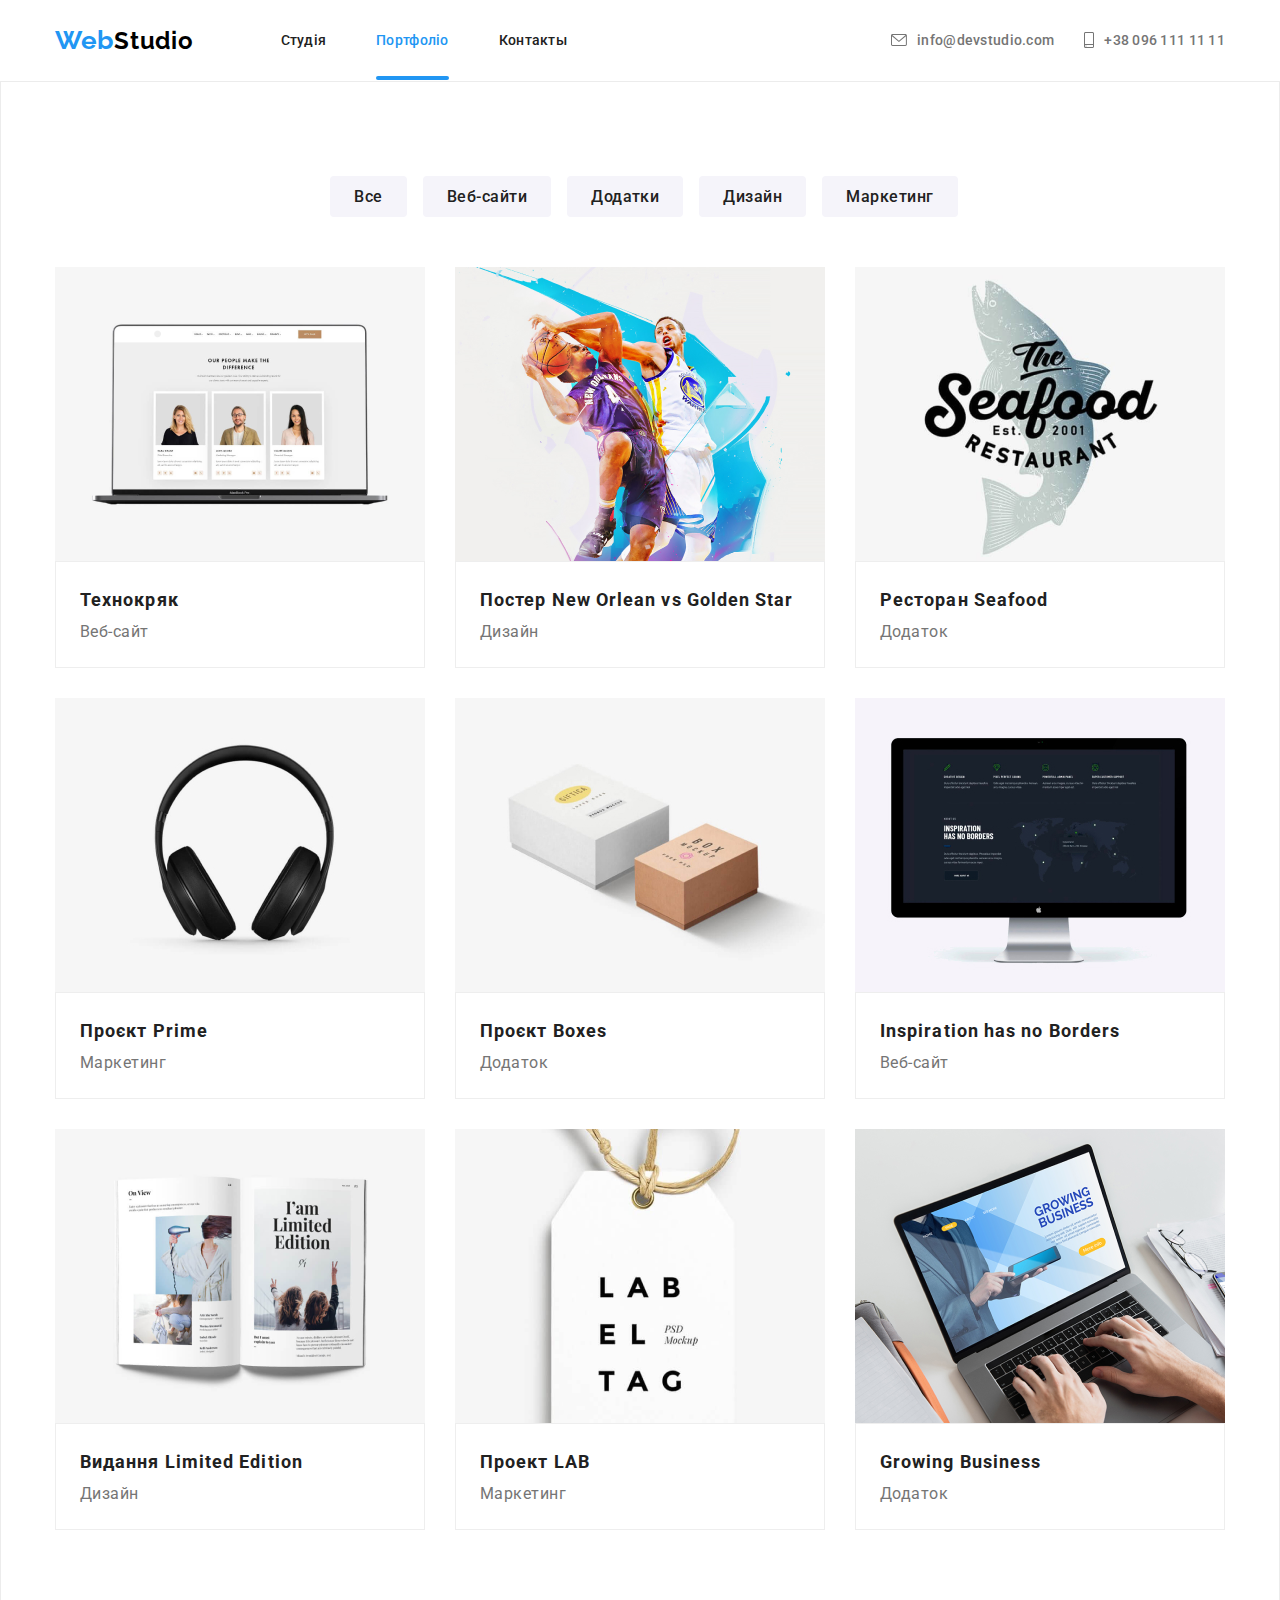
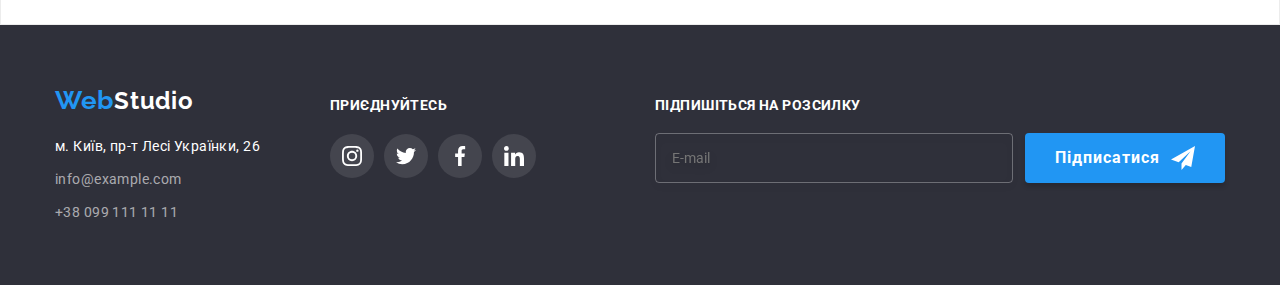
==== commit 7ab8fa85: "8dz" ====
--- a/portfolio.html
+++ b/portfolio.html
@@ -79,7 +79,7 @@
       <!-- MOB-MENU -->
       <div class="mob-menu is-hidden">
         <button class="menu-close">
-          <svg class="menu-close__svg" width="18" height="18">
+          <svg class="menu-close__svg" width="40" height="40">
             <use href="./Img/header-icons.svg#icon-close-black-18dp-2-1"></use>
           </svg>
         </button>
--- a/css/main.min.css
+++ b/css/main.min.css
@@ -1 +1 @@
-:root{--primery-title-color: #212121;--text-color: #757575;--accent-color: #2196f3;--footer-bcg-color: #2f303a;--transition: cubic-bezier(0.4, 0, 0.2, 1);--gradient: linear-gradient( to right, rgba(47, 48, 58, 0.4), rgba(47, 48, 58, 0.4) )}.visually-hidden{position:absolute;white-space:nowrap;width:1px;height:1px;overflow:hidden;border:0;padding:0;clip:rect(0 0 0 0);-webkit-clip-path:inset(50%);clip-path:inset(50%);margin:-1px}*,*::before,*:after{box-sizing:border-box}body{background-color:#fff;color:var(--primery-title-color);font-family:"Roboto",sans-serif;letter-spacing:.03em;font-size:14px;line-height:1.2}img{display:block;height:auto;max-width:100%;width:100%}p,h1,h2,h3,h4,h5,h6{margin:0}ul,ol{list-style:none;margin-top:0;margin-bottom:0;padding-left:0}a{text-decoration:none}button{cursor:pointer}.container{width:100%;margin:0 auto;padding-left:15px;padding-right:15px}@media screen and (min-width: 480px){.container{max-width:480px}}@media screen and (min-width: 768px){.container{max-width:768px}}@media screen and (min-width: 1200px){.container{max-width:1200px}}.title{margin-bottom:30px;font-weight:700;font-size:28px;line-height:1.1785714286;text-align:center;letter-spacing:.03em;color:#212121}@media screen and (min-width: 1200px){.title{font-weight:700;font-size:36px;line-height:1.1666666667;text-align:center;letter-spacing:.03em;color:#212121;margin-bottom:50px}}.section-padding{padding-top:60px;padding-bottom:60px}@media screen and (min-width: 1200px){.section-padding{padding-top:94px;padding-bottom:94px}}.header-container{display:flex;align-items:center}.header-navigation{display:flex;align-items:center}.header-navigation__link{font-family:"Raleway";font-weight:700;font-size:26px;line-height:1.0769230769;color:#000}@media screen and (min-width: 768px){.header-navigation__link{font-weight:700;font-size:24px;line-height:1.1666666667;letter-spacing:.03em}}.logo{font-family:"Raleway";font-weight:700;font-size:26px;color:var(--accent-color);display:inline-block}.header-list{display:flex;margin:32px 0;margin-left:93px}@media screen and (max-width: 767px){.header-list{display:none}}@media screen and (min-width: 768px){.header-list{margin-left:87px}}.header-list .header-list__item+.header-list__item{margin-left:50px}.header-list__link{color:var(--primery-title-color);font-weight:500;letter-spacing:.02em;padding:36px 0;transition:cubic-bezier(0.4, 0, 0.2, 1) 250ms}@media screen and (min-width: 768px){.header-list__link{padding:32px 0}}.header-list__link:hover,.header-list__link:focus{color:var(--accent-color)}.header-list__link--active{color:var(--accent-color);position:relative}.current::after{content:"";background-color:var(--accent-color);border-radius:2px;position:absolute;width:100%;height:4px;bottom:0;left:0}.header-contacts{margin-left:auto}@media screen and (max-width: 767px){.header-contacts{display:none}}@media screen and (min-width: 1200px){.header-contacts{display:flex;align-items:center}}.header-contacts__item:not(:last-child){margin-bottom:10px}@media screen and (min-width: 1200px){.header-contacts__item:not(:last-child){margin-bottom:0;margin-right:30px}}.header-contacts__link{color:var(--text-color);font-weight:500;letter-spacing:.02em;display:flex;align-items:center;flex-direction:row-reverse;fill:#757575;justify-content:start;transition:cubic-bezier(0.4, 0, 0.2, 1) 250ms}.header-contacts__link:hover,.header-contacts__link:focus{color:var(--accent-color);fill:var(--accent-color)}.header-contacts__link .header-contacts__logo{margin-right:10px}.portfolio-header{border:1px solid #ececec}.menu-open{background-color:#fff;border:none;margin-left:auto}@media screen and (min-width: 768px){.menu-open{display:none}}.menu-close{background-color:#fff;border:none;display:block;margin-left:auto;position:absolute;right:15px;top:10px}.mob-menu{position:fixed;background-color:#fff;height:100%;width:100%;left:0;top:0;padding:48px 0 48px 40px;display:flex;flex-direction:column;justify-content:space-between;z-index:1}.mob-menu-list__item:not(:last-child){margin-bottom:32px}.mob-menu-list__link{font-weight:500;font-size:40px;line-height:1.175;letter-spacing:.02em;color:var(--primery-title-color)}.mob-menu-list__link--active{color:#2196f3}.mob-menu-list__link:active{color:#2196f3}.menu-contacts__item:not(:last-child){margin-bottom:32px}.menu-contacts__link{font-weight:500;font-size:24px;line-height:1.1666666667;letter-spacing:.02em;color:#757575}.tel{font-weight:500;font-size:34px;line-height:1.1764705882;letter-spacing:.02em;color:#2196f3}.mob-soc-list{display:flex;margin-top:64px}.mob-soc-list__link{font-weight:500;font-size:18px;line-height:1.22;letter-spacing:.02em;color:#2196f3;padding-right:10px}.mob-soc-list__item:not(:last-child){margin-right:10px;border-right:1px solid rgba(33,33,33,.2)}.hero{background-color:var(--footer-bcg-color);max-width:1600px;margin:0 auto;min-height:400px;display:flex;align-items:center;background-image:var(--gradient),url(../Img/hero-img-mobile.jpg);background-repeat:no-repeat;background-size:cover;background-position:center;padding-top:118px;padding-bottom:118px}@media(min-device-pixel-ratio: 2),(-webkit-min-device-pixel-ratio: 2),(min-resolution: 192dpi),(min-resolution: 2dppx){.hero{background-image:var(--gradient),url(../Img/hero-mobile-2x.jpg)}}@media screen and (min-width: 768px){.hero{background-image:var(--gradient),url(../Img/header-img-tablet.jpg)}}@media screen and (min-width: 768px)and (min-device-pixel-ratio: 2),screen and (min-width: 768px)and (-webkit-min-device-pixel-ratio: 2),screen and (min-width: 768px)and (min-resolution: 192dpi),screen and (min-width: 768px)and (min-resolution: 2dppx){.hero{background-image:var(--gradient),url(../Img/header-img-tablet-2x.jpg)}}@media screen and (min-width: 1200px){.hero{background-image:var(--gradient),url(../Img/header-img-desktop.jpg);padding-top:200px;padding-bottom:200px;min-height:600px}}@media screen and (min-width: 1200px)and (min-device-pixel-ratio: 2),screen and (min-width: 1200px)and (-webkit-min-device-pixel-ratio: 2),screen and (min-width: 1200px)and (min-resolution: 192dpi),screen and (min-width: 1200px)and (min-resolution: 2dppx){.hero{background-image:var(--gradient),url(../Img/header-img-desktop-2x.jpg)}}.hero__title{font-weight:900;font-size:26px;line-height:1.62;text-align:center;letter-spacing:.06em;text-transform:uppercase;color:#fff;margin-bottom:30px}@media screen and (min-width: 768px){.hero__title{margin:0 auto;max-width:360px;margin-bottom:30px}}@media screen and (min-width: 1200px){.hero__title{font-weight:900;font-size:44px;line-height:1.5;text-align:center;letter-spacing:.06em;text-transform:uppercase;color:#fff;max-width:696px}}.hero__button{background-color:var(--accent-color);color:#fff;cursor:pointer;font-weight:700;margin:0 auto;display:block;font-size:16px;line-height:1.8;text-align:center;letter-spacing:.06em;padding:10px 32px;box-shadow:0px 4px 4px rgba(0,0,0,.15);border-radius:4px;border-color:rgba(0,0,0,0);transition:box-shadow 250ms var(--transition),background-color 250ms var(--transition),color 250ms var(--transition)}.hero__button:hover,.hero__button:focus{background-color:var(--accent-color);color:#fff;box-shadow:0px 3px 1px rgba(0,0,0,.1),0px 1px 2px rgba(0,0,0,.08),0px 2px 2px rgba(0,0,0,.12)}.feauture-list{display:flex;gap:30px;flex-wrap:wrap}@media screen and (min-width: 768px){.feauture-list__item{width:calc((100% - 30px)/2)}}@media screen and (min-width: 1200px){.feauture-list__item{width:calc((100% - 90px)/4)}}.feauture-list__title{color:var(--primery-title-color);font-weight:700;font-size:14px;text-transform:uppercase;margin-bottom:10px;text-align:center}@media screen and (min-width: 768px){.feauture-list__title{text-align:start}}.feauture-list__text{color:var(--text-color);font-weight:400;line-height:1.7}.feauture-list__icon{background:#f5f4fa;border-radius:4px;max-width:480px;display:flex;justify-content:center;align-items:center;margin-bottom:30px;height:120px}@media screen and (min-width: 768px){.feauture-list__icon{max-width:354px}}.work{padding-top:0}@media screen and (max-width: 1200px){.work{display:none}}.work-list{display:flex;gap:30px}.work-list__item{position:relative}.work-list__text{position:absolute;font-weight:700;text-align:center;text-transform:uppercase;color:#fff}.work-list__text--active{position:absolute;background:rgba(47,48,58,.8);width:100%;height:70px;bottom:0;display:flex;align-items:center;justify-content:center}.team{background-color:#f5f4fa}.team-list{display:flex;flex-wrap:wrap;gap:30px}@media screen and (min-width: 480px){.team-list{display:flex;justify-content:center;align-items:center}}@media screen and (min-width: 1200px){.team-list{display:flex;justify-content:center;align-items:center;flex-wrap:nowrap}}.team-list__item{background-color:#fff;box-shadow:0px 1px 3px rgba(0,0,0,.12),0px 1px 1px rgba(0,0,0,.14),0px 2px 1px rgba(0,0,0,.2);border-radius:0px 0px 4px 4px;max-width:450px}@media screen and (min-width: 768px){.team-list__item{width:calc((100% - 30px)/2)}}@media screen and (min-width: 1200px){.team-list__item{width:calc((100% - 60px)/4)}}.team-list__title{color:var(--primery-title-color);font-weight:500;font-size:16px;text-align:center;margin-top:30px}.team-list__text{color:var(--text-color);font-weight:400;font-size:16px;text-align:center;margin-top:10px;margin-bottom:16px}.soc-list{display:flex;justify-content:center;margin-bottom:30px;gap:10px}.soc-list__link{width:44px;height:44px;display:flex;justify-content:center;align-items:center;transition:cubic-bezier(0.4, 0, 0.2, 1) background-color 250ms;border-radius:50%}.soc-list__link--background{background:rgba(255,255,255,.1)}.soc-list__link:hover,.soc-list__link:focus{background-color:var(--accent-color);border-radius:50%}.soc-list__svg{transition:fill 250ms cubic-bezier(0.4, 0, 0.2, 1)}.soc-list__svg{fill:#afb1b8}.soc-list__link:hover .soc-list__svg{fill:#fff}.soc-list__link:focus .soc-list__svg{fill:#fff}.clients-list{display:flex;gap:30px;flex-wrap:wrap;justify-content:center}@media screen and (min-width: 480px){.clients-list__item{width:calc((100% - 30px)/2)}}@media screen and (min-width: 768px){.clients-list__item{width:calc((100% - 60px)/3)}}@media screen and (min-width: 1200px){.clients-list__item{width:calc((100% - 150px)/6)}}.clients-list__link{border:1px solid #afb1b8;border-radius:4px;width:210px;height:92px;display:flex;justify-content:center;align-items:center;transition:border-color 250ms var(--transition)}@media screen and (min-width: 768px){.clients-list__link{width:226px}}@media screen and (min-width: 1200px){.clients-list__link{width:170px}}.clients-list__link:hover,.clients-list__link:focus{border-color:var(--accent-color);outline:none}.clients-list__icon{fill:#afb1b8;transition:fill 250ms var(--transition)}.clients-list__link:hover .clients-list__icon{fill:var(--accent-color)}.clients-list__link:focus .clients-list__icon{fill:var(--accent-color)}.footer{background-color:var(--footer-bcg-color);display:flex;flex-wrap:wrap;padding:60px 0}@media screen and (min-width: 480px)and (max-width: 767px){.footer{text-align:center}}.footer__address{font-style:normal}@media screen and (min-width: 768px){.footer__address{display:flex;flex-wrap:wrap;justify-content:space-evenly}}@media screen and (min-width: 1200px){.footer__address{display:flex;flex-wrap:nowrap}}@media screen and (min-width: 768px){.adrress-list{text-align:center;padding-left:76px}}@media screen and (min-width: 1200px){.adrress-list{padding:0}}@media screen and (min-width: 1200px){.adrress-list{text-align:start}}.adrress-list__item:not(:last-child){margin-bottom:9px}.adress-list__link--logo{color:#fff;font-family:"Raleway";font-weight:700;font-size:26px;line-height:1.1923076923;letter-spacing:.03em;margin-bottom:20px;display:block}@media screen and (min-width: 480px){.adress-list__link--logo{font-size:24px;line-height:1.1666666667;text-align:center}}@media screen and (min-width: 1200px){.adress-list__link{text-align:start}}.adress-list__link--adress{font-weight:400;line-height:1.7;color:#fff;font-style:normal;transition:cubic-bezier(0.4, 0, 0.2, 1) color 250ms}.adress-list__link--adress:hover,.adress-list__link--adress:focus{color:var(--accent-color)}.adress-list__link--contacts{font-weight:400;line-height:1.7;color:rgba(255,255,255,.6);font-style:normal;transition:cubic-bezier(0.4, 0, 0.2, 1) color 250ms}.adress-list__link--contacts:hover,.adress-list__link--contacts:focus{color:var(--accent-color)}.footer-connect{margin:0 auto;margin-top:60px}@media screen and (min-width: 1200px){.footer-connect{margin-top:12px;margin-left:70px}}@media screen and (min-width: 768px){.footer-connect{margin-top:12px}}.footer-connect__title{font-weight:700;font-size:14px;text-transform:uppercase;color:#fff;margin-bottom:20px}.footer-form{margin-top:60px}@media screen and (min-width: 1200px){.footer-form{margin-left:93px}}@media screen and (min-width: 1200px){.footer-form{margin-left:93px;margin-top:12px}}.footer-form__title{font-weight:700;font-size:14px;line-height:1.15;letter-spacing:.03em;text-transform:uppercase;color:#fff;margin-bottom:20px}@media screen and (min-width: 768px){.footer-form__title{text-align:center}}@media screen and (min-width: 1200px){.footer-form__title{text-align:start}}.footer-form-container{display:flex;flex-wrap:wrap;justify-content:center}@media screen and (min-width: 1200px){.footer-form-container{flex-wrap:nowrap}}.footer-form-container__input{height:50px;width:100%;max-width:100%;border:1px solid rgba(255,255,255,.3);filter:drop-shadow(0px 4px 4px rgba(0, 0, 0, 0.15));border-radius:4px;background-color:rgba(0,0,0,0);color:#fff;padding-left:16px}@media screen and (min-width: 1200px){.footer-form-container__input{width:358px}}.footer-form-container__button{width:200px;height:50px;background:var(--accent-color);box-shadow:0px 4px 4px rgba(0,0,0,.15);border-radius:4px;font-weight:700;margin-top:20px;font-size:16px;line-height:1.88;letter-spacing:.06em;color:#fff;border-color:rgba(0,0,0,0);cursor:pointer;margin-left:12px;position:relative;display:flex;align-items:center;justify-content:space-between;padding-left:28px}@media screen and (min-width: 1200px){.footer-form-container__button{margin-top:0}}.footer-form-container__icon{position:absolute;right:28px;fill:#fff}.backdrop{position:fixed;width:100%;height:100%;background-color:rgba(0,0,0,.2);top:0;display:flex;justify-content:center;align-items:center}.modal{position:absolute;background-color:#fff;box-shadow:0px 1px 3px rgba(0,0,0,.12),0px 1px 1px rgba(0,0,0,.14),0px 2px 1px rgba(0,0,0,.2);border-radius:4px;padding:40px}@media screen and (min-width: 1200px){.modal{width:528px;height:581px}}.modal__title{font-weight:700;font-size:20px;line-height:1.15;text-align:center;color:var(--primery-title-color);margin-bottom:12px}.form-label{font-size:12px;line-height:14px;letter-spacing:.01em;color:#757575;display:block}.form-label:not(:first-child){margin-top:10px}.form-label__textarea{width:100%;resize:none;margin-top:4px;border:1px solid rgba(33,33,33,.2);border-radius:4px;padding:12px 16px;height:120px;outline:none;font-weight:400;font-size:12px;line-height:14px;letter-spacing:.01em}.form-label__textarea:focus{border:1px solid #2196f3}.label-container{position:relative;height:40px;margin-top:4px}.label-container__input{width:100%;height:100%;border:1px solid rgba(33,33,33,.2);border-radius:4px;padding-left:40px;outline:none;transition:border-color 250ms var(--accent-color)}.label-container__input:focus{border-color:#2196f3}.label-container__icon{position:absolute;left:12px;transform:translateY(-50%);top:50%;transition:fill 250ms var(--transition)}.label-container__input:focus~.label-container__icon{fill:var(--accent-color)}.label-container__input:focus+.label-container__icon{fill:var(--accent-color)}.is-hidden{opacity:0;visibility:hidden;pointer-events:none}.checkbox{margin-top:20px}.checkbox__input:checked+.checkbox-list span{background-color:var(--accent-color);border-color:var(--accent-color);color:#fff}.checkbox-list{position:relative;display:flex;align-items:center;justify-content:center;font-weight:400;font-size:12px;line-height:1.1666666667;letter-spacing:.03em;color:#757575}@media screen and (min-width: 1200px){.checkbox-list{font-size:14px;line-height:1.71}}.checkbox-list span{width:16px;height:15px;border-radius:2px;border:2px solid #212121;fill:#fff;display:flex;align-items:center;justify-content:center;margin-right:7px;color:rgba(0,0,0,0);transition:background-color 250ms var(--transition),border-color 250ms var(--transition),color 250ms var(--transition);text-align:center}.checkbox-list__link{margin-left:5px;font-size:12px;line-height:1.1666666667;letter-spacing:.03em;-webkit-text-decoration-line:underline;text-decoration-line:underline;color:var(--accent-color)}@media screen and (min-width: 1200px){.checkbox-list__link{font-weight:400;font-size:14px;line-height:1.71}}.checkbox-list__icon{fill:currentColor}.form-button{width:200px;height:50px;background:var(--accent-color);box-shadow:0px 4px 4px rgba(0,0,0,.15);border-radius:4px;font-weight:700;font-size:16px;line-height:1.88;display:flex;align-items:center;text-align:center;letter-spacing:.06em;color:#fff;justify-content:center;border-color:rgba(0,0,0,0);transition:box-shadow 250ms var(--transition),background-color 250ms var(--transition),color 250ms var(--transition);margin:0 auto;margin-top:30px;cursor:pointer}.form-button:hover,.form-button:focus{background-color:var(--accent-color);color:#fff;box-shadow:0px 3px 1px rgba(0,0,0,.1),0px 1px 2px rgba(0,0,0,.08),0px 2px 2px rgba(0,0,0,.12)}.modal-button{color:#000;right:8px;top:8px;padding:6px;position:absolute;background:#fff;display:flex;justify-content:center;align-items:center;border:1px solid rgba(0,0,0,.1);border-radius:50%;cursor:pointer}.modal-button__icon{transition:fill 250ms var(--transition)}.modal-button__icon:hover,.modal-button__icon:hover{fill:var(--accent-color)}.radio-buttons{margin-bottom:40px;display:flex;flex-wrap:wrap;justify-content:start;gap:8px}@media screen and (min-width: 768px){.radio-buttons{justify-content:center;margin-bottom:30px}}@media screen and (min-width: 1200px){.radio-buttons{margin-bottom:50px}}.radio-buttons__button{background-color:#f5f4fa;color:var(--primery-title-color);cursor:pointer;font-weight:500;font-size:16px;line-height:1.6;text-align:center;letter-spacing:.03em;margin-left:8px;padding:6px 22px;border-radius:4px;border-color:rgba(0,0,0,0);transition:box-shadow 250ms var(--transition),background-color 250ms var(--transition),color 250ms var(--transition)}.radio-buttons__button:hover,.radio-buttons__button:focus{background-color:var(--accent-color);color:#fff;box-shadow:0px 3px 1px rgba(0,0,0,.1),0px 1px 2px rgba(0,0,0,.08),0px 2px 2px rgba(0,0,0,.12)}.cards-list{display:flex;flex-wrap:wrap;margin:0;margin-top:0;gap:28px}@media screen and (min-width: 1200px){.cards-list{gap:30px}}.cards-list__item{max-width:370px}.cards-list__link{transition:cubic-bezier(0.4, 0, 0.2, 1) box-shadow 250ms;outline:none;display:inline-block}@media screen and (min-width: 768px){.cards-list__link{display:flex;flex-direction:column;height:100%}}.cards-list__link:hover,.cards-list__link:focus{box-shadow:0px 1px 1px rgba(0,0,0,.12),0px 4px 4px rgba(0,0,0,.06),1px 4px 6px rgba(0,0,0,.16)}.cards-container{width:450px;position:relative;overflow:hidden}@media screen and (min-width: 768px){.cards-container{width:354px}}@media screen and (min-width: 1200px){.cards-container{width:370px}}.cards-container__text{position:absolute;font-weight:400;font-size:18px;line-height:1.56;color:#fff;background:rgba(33,150,243,.9);top:0;left:0;padding:63px 24px;max-width:100%;height:100%;transform:translateY(100%);transition:transform 250ms cubic-bezier(0.4, 0, 0.2, 1)}.cards-list__link:hover .cards-container__text,.cards-list__link:focus .cards-container__text{transform:translateY(0);border:1px solid #eee}.cards-box{padding:20px 24px;border:1px solid #eee}@media screen and (min-width: 768px){.cards-box{width:354px;flex-grow:1}}@media screen and (min-width: 1200px){.cards-box{width:370px}}.cards-box__title{font-weight:700;font-size:18px;line-height:2;letter-spacing:.06em;color:var(--primery-title-color)}.cards-box__text{font-weight:400;font-size:16px;line-height:1.8;letter-spacing:.03em;color:var(--text-color)}/*# sourceMappingURL=main.min.css.map */+:root{--primery-title-color: #212121;--text-color: #757575;--accent-color: #2196f3;--footer-bcg-color: #2f303a;--transition: cubic-bezier(0.4, 0, 0.2, 1);--gradient: linear-gradient( to right, rgba(47, 48, 58, 0.4), rgba(47, 48, 58, 0.4) )}.visually-hidden{position:absolute;white-space:nowrap;width:1px;height:1px;overflow:hidden;border:0;padding:0;clip:rect(0 0 0 0);-webkit-clip-path:inset(50%);clip-path:inset(50%);margin:-1px}*,*::before,*:after{box-sizing:border-box}body{background-color:#fff;color:var(--primery-title-color);font-family:"Roboto",sans-serif;letter-spacing:.03em;font-size:14px;line-height:1.2}img{display:block;height:auto;max-width:100%}@media screen and (min-width: 480px){img{width:100%}}p,h1,h2,h3,h4,h5,h6{margin:0}ul,ol{list-style:none;margin-top:0;margin-bottom:0;padding-left:0}a{text-decoration:none}button{cursor:pointer}.container{width:100%;margin:0 auto;padding-left:15px;padding-right:15px}@media screen and (min-width: 480px){.container{max-width:480px}}@media screen and (min-width: 768px){.container{max-width:768px}}@media screen and (min-width: 1200px){.container{max-width:1200px}}.title{margin-bottom:30px;font-weight:700;font-size:28px;line-height:1.1785714286;text-align:center;letter-spacing:.03em;color:#212121}@media screen and (min-width: 1200px){.title{font-weight:700;font-size:36px;line-height:1.1666666667;text-align:center;letter-spacing:.03em;color:#212121;margin-bottom:50px}}.section-padding{padding-top:60px;padding-bottom:60px}@media screen and (min-width: 1200px){.section-padding{padding-top:94px;padding-bottom:94px}}.header-container{display:flex;align-items:center}.header-navigation{display:flex;align-items:center}.header-navigation__link{font-family:"Raleway";font-weight:700;font-size:26px;line-height:1.0769230769;color:#000}@media screen and (min-width: 768px){.header-navigation__link{font-weight:700;font-size:24px;line-height:1.1666666667;letter-spacing:.03em}}.logo{font-family:"Raleway";font-weight:700;font-size:26px;color:var(--accent-color);display:inline-block}.header-list{display:flex;margin:32px 0;margin-left:93px}@media screen and (max-width: 767px){.header-list{display:none}}@media screen and (min-width: 768px){.header-list{margin-left:87px}}.header-list .header-list__item+.header-list__item{margin-left:50px}.header-list__link{color:var(--primery-title-color);font-weight:500;letter-spacing:.02em;padding:36px 0;transition:cubic-bezier(0.4, 0, 0.2, 1) 250ms}@media screen and (min-width: 768px){.header-list__link{padding:32px 0}}.header-list__link:hover,.header-list__link:focus{color:var(--accent-color)}.header-list__link--active{color:var(--accent-color);position:relative}.current::after{content:"";background-color:var(--accent-color);border-radius:2px;position:absolute;width:100%;height:4px;bottom:0;left:0}.header-contacts{margin-left:auto}@media screen and (max-width: 767px){.header-contacts{display:none}}@media screen and (min-width: 1200px){.header-contacts{display:flex;align-items:center}}.header-contacts__item:not(:last-child){margin-bottom:10px}@media screen and (min-width: 1200px){.header-contacts__item:not(:last-child){margin-bottom:0;margin-right:30px}}.header-contacts__link{color:var(--text-color);font-weight:500;letter-spacing:.02em;display:flex;align-items:center;flex-direction:row-reverse;fill:#757575;justify-content:start;transition:cubic-bezier(0.4, 0, 0.2, 1) 250ms}.header-contacts__link:hover,.header-contacts__link:focus{color:var(--accent-color);fill:var(--accent-color)}.header-contacts__link .header-contacts__logo{margin-right:10px}.portfolio-header{border:1px solid #ececec}.menu-open{background-color:#fff;border:none;margin-left:auto}@media screen and (min-width: 768px){.menu-open{display:none}}.menu-close{background-color:#fff;border:none;display:block;margin-left:auto;position:absolute;right:15px;top:10px}.mob-menu{position:fixed;background-color:#fff;height:100%;width:100%;left:0;top:0;padding:48px 0 48px 40px;display:flex;flex-direction:column;justify-content:space-between;z-index:1}.mob-menu-list__item:not(:last-child){margin-bottom:32px}.mob-menu-list__link{font-weight:500;font-size:40px;line-height:1.175;letter-spacing:.02em;color:var(--primery-title-color)}.mob-menu-list__link--active{color:#2196f3}.mob-menu-list__link:active{color:#2196f3}.menu-contacts__item:not(:last-child){margin-bottom:32px}.menu-contacts__link{font-weight:500;font-size:24px;line-height:1.1666666667;letter-spacing:.02em;color:#757575}.tel{font-weight:500;font-size:34px;line-height:1.1764705882;letter-spacing:.02em;color:#2196f3}.mob-soc-list{display:flex;margin-top:64px}.mob-soc-list__link{font-weight:500;font-size:18px;line-height:1.22;letter-spacing:.02em;color:#2196f3;padding-right:10px}.mob-soc-list__item:not(:last-child){margin-right:10px;border-right:1px solid rgba(33,33,33,.2)}.hero{background-color:var(--footer-bcg-color);max-width:1600px;margin:0 auto;min-height:400px;display:flex;align-items:center;background-image:var(--gradient),url(../Img/hero-img-mobile.jpg);background-repeat:no-repeat;background-size:cover;background-position:center;padding-top:118px;padding-bottom:118px}@media(min-device-pixel-ratio: 2),(-webkit-min-device-pixel-ratio: 2),(min-resolution: 192dpi),(min-resolution: 2dppx){.hero{background-image:var(--gradient),url(../Img/hero-mobile-2x.jpg)}}@media screen and (min-width: 768px){.hero{background-image:var(--gradient),url(../Img/header-img-tablet.jpg)}}@media screen and (min-width: 768px)and (min-device-pixel-ratio: 2),screen and (min-width: 768px)and (-webkit-min-device-pixel-ratio: 2),screen and (min-width: 768px)and (min-resolution: 192dpi),screen and (min-width: 768px)and (min-resolution: 2dppx){.hero{background-image:var(--gradient),url(../Img/header-img-tablet-2x.jpg)}}@media screen and (min-width: 1200px){.hero{background-image:var(--gradient),url(../Img/header-img-desktop.jpg);padding-top:200px;padding-bottom:200px;min-height:600px}}@media screen and (min-width: 1200px)and (min-device-pixel-ratio: 2),screen and (min-width: 1200px)and (-webkit-min-device-pixel-ratio: 2),screen and (min-width: 1200px)and (min-resolution: 192dpi),screen and (min-width: 1200px)and (min-resolution: 2dppx){.hero{background-image:var(--gradient),url(../Img/header-img-desktop-2x.jpg)}}.hero__title{font-weight:900;font-size:26px;line-height:1.62;text-align:center;letter-spacing:.06em;text-transform:uppercase;color:#fff;margin-bottom:30px}@media screen and (min-width: 768px){.hero__title{margin:0 auto;max-width:360px;margin-bottom:30px}}@media screen and (min-width: 1200px){.hero__title{font-weight:900;font-size:44px;line-height:1.5;text-align:center;letter-spacing:.06em;text-transform:uppercase;color:#fff;max-width:696px}}.hero__button{background-color:var(--accent-color);color:#fff;cursor:pointer;font-weight:700;margin:0 auto;display:block;font-size:16px;line-height:1.8;text-align:center;letter-spacing:.06em;padding:10px 32px;box-shadow:0px 4px 4px rgba(0,0,0,.15);border-radius:4px;border-color:rgba(0,0,0,0);transition:box-shadow 250ms var(--transition),background-color 250ms var(--transition),color 250ms var(--transition)}.hero__button:hover,.hero__button:focus{background-color:var(--accent-color);color:#fff;box-shadow:0px 3px 1px rgba(0,0,0,.1),0px 1px 2px rgba(0,0,0,.08),0px 2px 2px rgba(0,0,0,.12)}.feauture-list{display:flex;gap:30px;flex-wrap:wrap}@media screen and (min-width: 768px){.feauture-list__item{width:calc((100% - 30px)/2)}}@media screen and (min-width: 1200px){.feauture-list__item{width:calc((100% - 90px)/4)}}.feauture-list__title{color:var(--primery-title-color);font-weight:700;font-size:14px;text-transform:uppercase;margin-bottom:10px;text-align:center}@media screen and (min-width: 768px){.feauture-list__title{text-align:start}}.feauture-list__text{color:var(--text-color);font-weight:400;line-height:1.7}.feauture-list__icon{background:#f5f4fa;border-radius:4px;max-width:480px;display:flex;justify-content:center;align-items:center;margin-bottom:30px;height:120px}@media screen and (min-width: 768px){.feauture-list__icon{max-width:354px}}.work{padding-top:0}@media screen and (max-width: 1200px){.work{display:none}}.work-list{display:flex;gap:30px}.work-list__item{position:relative}.work-list__text{position:absolute;font-weight:700;text-align:center;text-transform:uppercase;color:#fff}.work-list__text--active{position:absolute;background:rgba(47,48,58,.8);width:100%;height:70px;bottom:0;display:flex;align-items:center;justify-content:center}.team{background-color:#f5f4fa}.team-list{display:flex;flex-wrap:wrap;gap:30px}@media screen and (min-width: 480px){.team-list{display:flex;justify-content:center;align-items:center}}@media screen and (min-width: 1200px){.team-list{display:flex;justify-content:center;align-items:center;flex-wrap:nowrap}}.team-list__item{background-color:#fff;box-shadow:0px 1px 3px rgba(0,0,0,.12),0px 1px 1px rgba(0,0,0,.14),0px 2px 1px rgba(0,0,0,.2);border-radius:0px 0px 4px 4px;max-width:450px}@media screen and (min-width: 768px){.team-list__item{width:calc((100% - 30px)/2)}}@media screen and (min-width: 1200px){.team-list__item{width:calc((100% - 60px)/4)}}.team-list__title{color:var(--primery-title-color);font-weight:500;font-size:16px;text-align:center;margin-top:30px}.team-list__text{color:var(--text-color);font-weight:400;font-size:16px;text-align:center;margin-top:10px;margin-bottom:16px}.soc-list{display:flex;justify-content:center;margin-bottom:30px;gap:10px}.soc-list__link{width:44px;height:44px;display:flex;justify-content:center;align-items:center;transition:cubic-bezier(0.4, 0, 0.2, 1) background-color 250ms;border-radius:50%}.soc-list__link--background{background:rgba(255,255,255,.1)}.soc-list__link:hover,.soc-list__link:focus{background-color:var(--accent-color);border-radius:50%}.footer-connect .soc-list__svg{fill:#fff}.soc-list__svg{transition:fill 250ms cubic-bezier(0.4, 0, 0.2, 1)}.soc-list__svg{fill:#afb1b8}.soc-list__link:hover .soc-list__svg{fill:#fff}.soc-list__link:focus .soc-list__svg{fill:#fff}.clients-list{display:flex;gap:30px;flex-wrap:wrap;justify-content:center}@media screen and (min-width: 480px){.clients-list__item{width:calc((100% - 30px)/2)}}@media screen and (min-width: 768px){.clients-list__item{width:calc((100% - 60px)/3)}}@media screen and (min-width: 1200px){.clients-list__item{width:calc((100% - 150px)/6)}}.clients-list__link{border:1px solid #afb1b8;border-radius:4px;width:210px;height:92px;display:flex;justify-content:center;align-items:center;transition:border-color 250ms var(--transition)}@media screen and (min-width: 768px){.clients-list__link{width:226px}}@media screen and (min-width: 1200px){.clients-list__link{width:170px}}.clients-list__link:hover,.clients-list__link:focus{border-color:var(--accent-color);outline:none}.clients-list__icon{fill:#afb1b8;transition:fill 250ms var(--transition)}.clients-list__link:hover .clients-list__icon{fill:var(--accent-color)}.clients-list__link:focus .clients-list__icon{fill:var(--accent-color)}.footer{background-color:var(--footer-bcg-color);display:flex;flex-wrap:wrap;padding:60px 0}@media screen and (min-width: 480px)and (max-width: 767px){.footer{text-align:center}}.footer__address{font-style:normal}@media screen and (min-width: 768px){.footer__address{display:flex;flex-wrap:wrap;justify-content:space-evenly}}@media screen and (min-width: 1200px){.footer__address{display:flex;flex-wrap:nowrap}}@media screen and (min-width: 768px){.adrress-list{text-align:center;padding-left:76px}}@media screen and (min-width: 1200px){.adrress-list{padding:0}}@media screen and (min-width: 1200px){.adrress-list{text-align:start}}.adrress-list__item:not(:last-child){margin-bottom:9px}.adress-list__link--logo{color:#fff;font-family:"Raleway";font-weight:700;font-size:26px;line-height:1.1923076923;letter-spacing:.03em;margin-bottom:20px;display:block}@media screen and (min-width: 480px){.adress-list__link--logo{font-size:24px;line-height:1.1666666667;text-align:center}}@media screen and (min-width: 1200px){.adress-list__link{text-align:start}}.adress-list__link--adress{font-weight:400;line-height:1.7;color:#fff;font-style:normal;transition:cubic-bezier(0.4, 0, 0.2, 1) color 250ms}.adress-list__link--adress:hover,.adress-list__link--adress:focus{color:var(--accent-color)}.adress-list__link--contacts{font-weight:400;line-height:1.7;color:rgba(255,255,255,.6);font-style:normal;transition:cubic-bezier(0.4, 0, 0.2, 1) color 250ms}.adress-list__link--contacts:hover,.adress-list__link--contacts:focus{color:var(--accent-color)}.footer-connect{margin:0 auto;margin-top:60px}@media screen and (min-width: 1200px){.footer-connect{margin-top:12px;margin-left:70px}}@media screen and (min-width: 768px){.footer-connect{margin-top:12px}}.footer-connect__title{font-weight:700;font-size:14px;text-transform:uppercase;color:#fff;margin-bottom:20px}.footer-form{margin-top:60px}@media screen and (min-width: 1200px){.footer-form{margin-left:93px}}@media screen and (min-width: 1200px){.footer-form{margin-left:93px;margin-top:12px}}.footer-form__title{font-weight:700;font-size:14px;line-height:1.15;letter-spacing:.03em;text-transform:uppercase;color:#fff;margin-bottom:20px}@media screen and (min-width: 768px){.footer-form__title{text-align:center}}@media screen and (min-width: 1200px){.footer-form__title{text-align:start}}.footer-form-container{display:flex;flex-wrap:wrap;justify-content:center}@media screen and (min-width: 1200px){.footer-form-container{flex-wrap:nowrap}}.footer-form-container__input{height:50px;width:100%;max-width:100%;border:1px solid rgba(255,255,255,.3);filter:drop-shadow(0px 4px 4px rgba(0, 0, 0, 0.15));border-radius:4px;background-color:rgba(0,0,0,0);color:#fff;padding-left:16px}@media screen and (min-width: 1200px){.footer-form-container__input{width:358px}}.footer-form-container__button{width:200px;height:50px;background:var(--accent-color);box-shadow:0px 4px 4px rgba(0,0,0,.15);border-radius:4px;font-weight:700;margin-top:20px;font-size:16px;line-height:1.88;letter-spacing:.06em;color:#fff;border-color:rgba(0,0,0,0);cursor:pointer;margin-left:12px;position:relative;display:flex;align-items:center;justify-content:space-between;padding-left:28px}@media screen and (min-width: 1200px){.footer-form-container__button{margin-top:0}}.footer-form-container__icon{position:absolute;right:28px;fill:#fff}.backdrop{position:fixed;width:100%;height:100%;background-color:rgba(0,0,0,.2);top:0;display:flex;justify-content:center;align-items:center}.modal{position:absolute;background-color:#fff;box-shadow:0px 1px 3px rgba(0,0,0,.12),0px 1px 1px rgba(0,0,0,.14),0px 2px 1px rgba(0,0,0,.2);border-radius:4px;padding:40px}@media screen and (min-width: 1200px){.modal{width:528px;height:581px}}.modal__title{font-weight:700;font-size:20px;line-height:1.15;text-align:center;color:var(--primery-title-color);margin-bottom:12px}.form-label{font-size:12px;line-height:14px;letter-spacing:.01em;color:#757575;display:block}.form-label:not(:first-child){margin-top:10px}.form-label__textarea{width:100%;resize:none;margin-top:4px;border:1px solid rgba(33,33,33,.2);border-radius:4px;padding:12px 16px;height:120px;outline:none;font-weight:400;font-size:12px;line-height:14px;letter-spacing:.01em}.form-label__textarea:focus{border:1px solid #2196f3}.label-container{position:relative;height:40px;margin-top:4px}.label-container__input{width:100%;height:100%;border:1px solid rgba(33,33,33,.2);border-radius:4px;padding-left:40px;outline:none;transition:border-color 250ms var(--accent-color)}.label-container__input:focus{border-color:#2196f3}.label-container__icon{position:absolute;left:12px;transform:translateY(-50%);top:50%;transition:fill 250ms var(--transition)}.label-container__input:focus~.label-container__icon{fill:var(--accent-color)}.label-container__input:focus+.label-container__icon{fill:var(--accent-color)}.is-hidden{opacity:0;visibility:hidden;pointer-events:none}.checkbox{margin-top:20px}.checkbox__input:checked+.checkbox-list span{background-color:var(--accent-color);border-color:var(--accent-color);color:#fff}.checkbox-list{position:relative;display:flex;align-items:center;justify-content:center;font-weight:400;font-size:12px;line-height:1.1666666667;letter-spacing:.03em;color:#757575}@media screen and (min-width: 1200px){.checkbox-list{font-size:14px;line-height:1.71}}.checkbox-list span{width:16px;height:15px;border-radius:2px;border:2px solid #212121;fill:#fff;display:flex;align-items:center;justify-content:center;margin-right:7px;color:rgba(0,0,0,0);transition:background-color 250ms var(--transition),border-color 250ms var(--transition),color 250ms var(--transition);text-align:center}.checkbox-list__link{margin-left:5px;font-size:12px;line-height:1.1666666667;letter-spacing:.03em;-webkit-text-decoration-line:underline;text-decoration-line:underline;color:var(--accent-color)}@media screen and (min-width: 1200px){.checkbox-list__link{font-weight:400;font-size:14px;line-height:1.71}}.checkbox-list__icon{fill:currentColor}.form-button{width:200px;height:50px;background:var(--accent-color);box-shadow:0px 4px 4px rgba(0,0,0,.15);border-radius:4px;font-weight:700;font-size:16px;line-height:1.88;display:flex;align-items:center;text-align:center;letter-spacing:.06em;color:#fff;justify-content:center;border-color:rgba(0,0,0,0);transition:box-shadow 250ms var(--transition),background-color 250ms var(--transition),color 250ms var(--transition);margin:0 auto;margin-top:30px;cursor:pointer}.form-button:hover,.form-button:focus{background-color:var(--accent-color);color:#fff;box-shadow:0px 3px 1px rgba(0,0,0,.1),0px 1px 2px rgba(0,0,0,.08),0px 2px 2px rgba(0,0,0,.12)}.modal-button{color:#000;right:8px;top:8px;padding:6px;position:absolute;background:#fff;display:flex;justify-content:center;align-items:center;border:1px solid rgba(0,0,0,.1);border-radius:50%;cursor:pointer}.modal-button__icon{transition:fill 250ms var(--transition)}.modal-button__icon:hover,.modal-button__icon:hover{fill:var(--accent-color)}.radio-buttons{margin-bottom:40px;display:flex;flex-wrap:wrap;justify-content:start;gap:8px}@media screen and (min-width: 768px){.radio-buttons{justify-content:center;margin-bottom:30px}}@media screen and (min-width: 1200px){.radio-buttons{margin-bottom:50px}}.radio-buttons__button{background-color:#f5f4fa;color:var(--primery-title-color);cursor:pointer;font-weight:500;font-size:16px;line-height:1.6;text-align:center;letter-spacing:.03em;margin-left:8px;padding:6px 22px;border-radius:4px;border-color:rgba(0,0,0,0);transition:box-shadow 250ms var(--transition),background-color 250ms var(--transition),color 250ms var(--transition)}.radio-buttons__button:hover,.radio-buttons__button:focus{background-color:var(--accent-color);color:#fff;box-shadow:0px 3px 1px rgba(0,0,0,.1),0px 1px 2px rgba(0,0,0,.08),0px 2px 2px rgba(0,0,0,.12)}.cards-list{display:flex;flex-wrap:wrap;margin:0;margin-top:0;gap:28px}@media screen and (min-width: 1200px){.cards-list{gap:30px}}.cards-list__item{max-width:370px}.cards-list__link{transition:cubic-bezier(0.4, 0, 0.2, 1) box-shadow 250ms;outline:none;display:inline-block}@media screen and (min-width: 768px){.cards-list__link{display:flex;flex-direction:column;height:100%}}.cards-list__link:hover,.cards-list__link:focus{box-shadow:0px 1px 1px rgba(0,0,0,.12),0px 4px 4px rgba(0,0,0,.06),1px 4px 6px rgba(0,0,0,.16)}.cards-container{position:relative;overflow:hidden}@media screen and (min-width: 480px){.cards-container{width:450px}}@media screen and (min-width: 768px){.cards-container{width:354px}}@media screen and (min-width: 1200px){.cards-container{width:370px}}.cards-container__text{position:absolute;font-weight:400;font-size:18px;line-height:1.56;color:#fff;background:rgba(33,150,243,.9);top:0;left:0;padding:63px 24px;max-width:100%;height:100%;transform:translateY(100%);transition:transform 250ms cubic-bezier(0.4, 0, 0.2, 1)}.cards-list__link:hover .cards-container__text,.cards-list__link:focus .cards-container__text{transform:translateY(0);border:1px solid #eee}.cards-box{padding:20px 24px;border:1px solid #eee}@media screen and (min-width: 768px){.cards-box{width:354px;flex-grow:1}}@media screen and (min-width: 1200px){.cards-box{width:370px}}.cards-box__title{font-weight:700;font-size:18px;line-height:2;letter-spacing:.06em;color:var(--primery-title-color)}.cards-box__text{font-weight:400;font-size:16px;line-height:1.8;letter-spacing:.03em;color:var(--text-color)}/*# sourceMappingURL=main.min.css.map */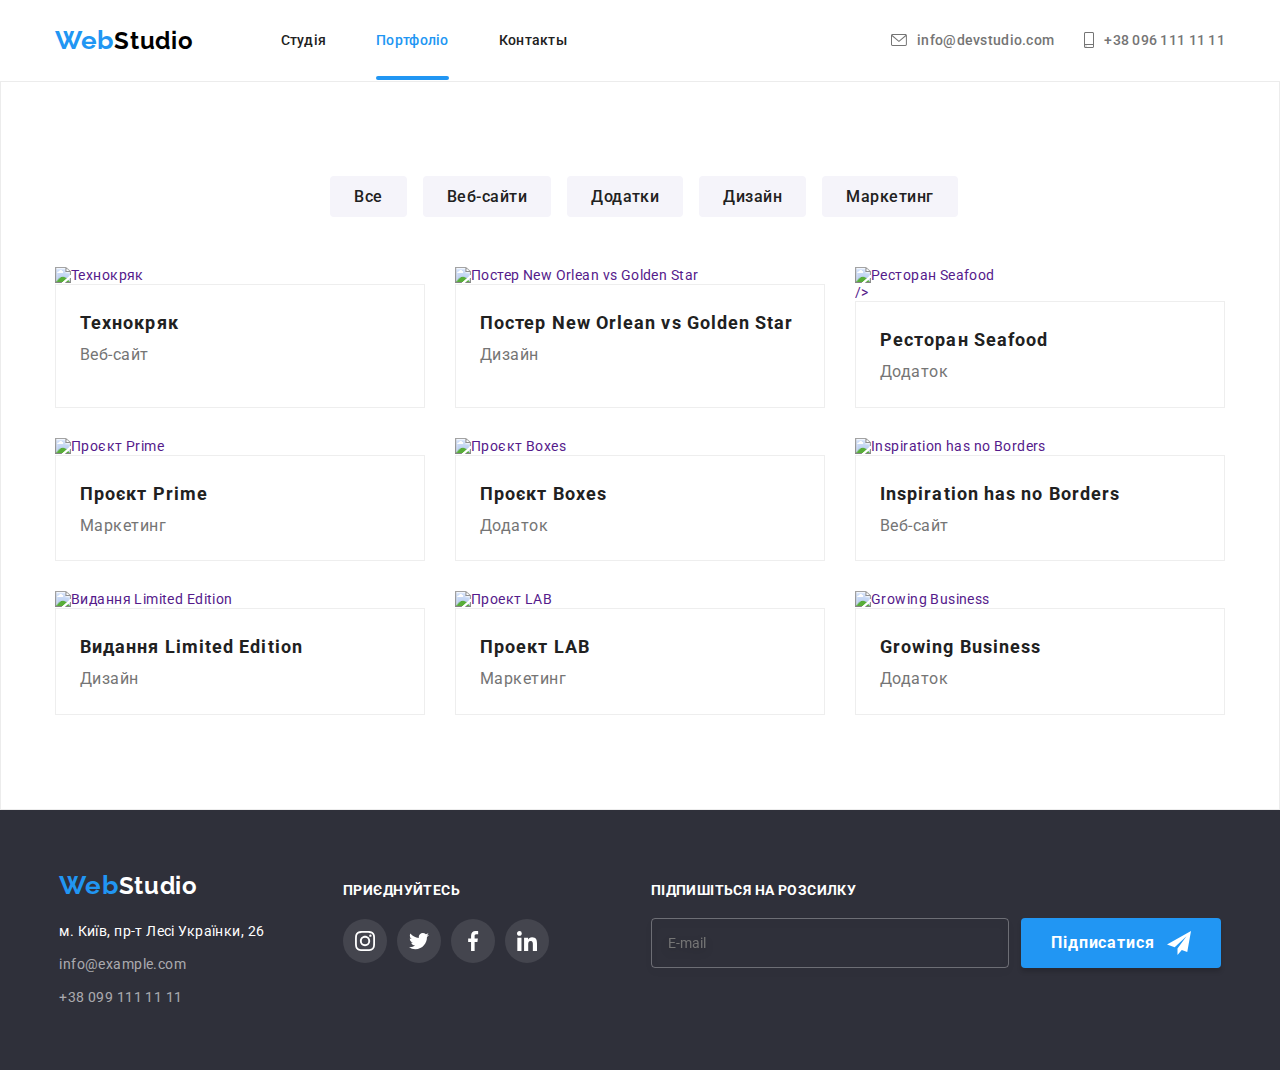
==== commit 1c87ff9b: "adaptive-img" ====
--- a/portfolio.html
+++ b/portfolio.html
@@ -181,11 +181,35 @@
             <li class="cards-list__item">
               <a class="cards-list__link" href="">
                 <div class="cards-container">
-                  <img
-                    src="./img-portfolio/techno.jpg"
-                    alt="Технокряк"
-                    width="370"
-                  />
+                  <picture>
+                    <source
+                      srcset="
+                        ./img/project1-desktop.jpg,
+                        ./img/project1-desktop-2x.jpg 2x
+                      "
+                      media="(min-width:1200px"
+                    />
+                    <source
+                      srcset="
+                        ./img/project1-tablet.jpg,
+                        ./img/project1-tablet-2x.jpg 2x
+                      "
+                      media="(min-width:768px"
+                    />
+                    <source
+                      srcset="
+                        ./img/project1-mobile.jpg,
+                        ./img/project1-mobile-2x.jpg 2x
+                      "
+                      media="(max-width:767px"
+                    />
+                    <img
+                      src="./img-portfolio/techno.jpg"
+                      alt="Технокряк"
+                      width="370"
+                    />
+                  </picture>
+
                   <p class="cards-container__text">
                     Ресурс пропонує комплексні пропозиції з різним рівнем
                     функціоналу та сервісів. Все це дозволить відвідувачу
@@ -201,12 +225,34 @@
             <li class="cards-list__item">
               <a class="cards-list__link" href="">
                 <div class="cards-container">
-                  <img
-                    src="./img-portfolio/poster.jpg"
-                    alt="Постер New Orlean vs Golden Star"
-                    width="370"
-                  />
-
+                  <picture>
+                    <source
+                      srcset="
+                        ./img/project2-desktop.jpg,
+                        ./img/project2-desktop-2x.jpg 2x
+                      "
+                      media="(min-width:1200px"
+                    />
+                    <source
+                      srcset="
+                        ./img/project2-tablet.jpg,
+                        ./img/project2-tablet-2x.jpg 2x
+                      "
+                      media="(min-width:768px"
+                    />
+                    <source
+                      srcset="
+                        ./img/project2-mobile.jpg,
+                        ./img/project2-mobile-2x.jpg 2x
+                      "
+                      media="(max-width:767px"
+                    />
+                    <img
+                      src="./img-portfolio/poster.jpg"
+                      alt="Постер New Orlean vs Golden Star"
+                      width="370"
+                    />
+                  </picture>
                   <p class="cards-container__text">
                     Ресурс пропонує комплексні пропозиції з різним рівнем
                     функціоналу та сервісів. Все це дозволить відвідувачу
@@ -224,11 +270,35 @@
             <li class="cards-list__item">
               <a class="cards-list__link" href="">
                 <div class="cards-container">
-                  <img
-                    src="./img-portfolio/restaurant.jpg"
-                    alt="Ресторан Seafood"
-                    width="370"
-                  />
+                  <picture>
+                    <source
+                      srcset="
+                        ./img/project3-desktop.jpg,
+                        ./img/project3-desktop-2x.jpg 2x
+                      "
+                      media="(min-width:1200px"
+                    />
+                    <source
+                      srcset="
+                        ./img/project3-tablet.jpg,
+                        ./img/project3-tablet-2x.jpg 2x
+                      "
+                      media="(min-width:768px"
+                    />
+                    <source
+                      srcset="
+                        ./img/project3-mobile.jpg,
+                        ./img/project3-mobile-2x.jpg 2x
+                      "
+                      media="(max-width:767px"
+                    />
+                    <img
+                      src="./img-portfolio/restaurant.jpg"
+                      alt="Ресторан Seafood"
+                      width="370"
+                    />
+                    />
+                  </picture>
 
                   <p class="cards-container__text">
                     Ресурс пропонує комплексні пропозиції з різним рівнем
@@ -245,11 +315,34 @@
             <li class="cards-list__item">
               <a class="cards-list__link" href="">
                 <div class="cards-container">
-                  <img
-                    src="./img-portfolio/prime.jpg"
-                    alt="Проєкт Prime"
-                    width="370"
-                  />
+                  <picture>
+                    <source
+                      srcset="
+                        ./img/project4-desktop.jpg,
+                        ./img/project4-desktop-2x.jpg 2x
+                      "
+                      media="(min-width:1200px"
+                    />
+                    <source
+                      srcset="
+                        ./img/project4-tablet.jpg,
+                        ./img/project4-tablet-2x.jpg 2x
+                      "
+                      media="(min-width:768px"
+                    />
+                    <source
+                      srcset="
+                        ./img/project4-mobile.jpg,
+                        ./img/project4-mobile-2x.jpg 2x
+                      "
+                      media="(max-width:767px"
+                    />
+                    <img
+                      src="./img-portfolio/prime.jpg"
+                      alt="Проєкт Prime"
+                      width="370"
+                    />
+                  </picture>
 
                   <p class="cards-container__text">
                     Ресурс пропонує комплексні пропозиції з різним рівнем
@@ -266,11 +359,34 @@
             <li class="cards-list__item">
               <a class="cards-list__link" href="">
                 <div class="cards-container">
-                  <img
-                    src="./img-portfolio/boxes.jpg"
-                    alt="Проєкт Boxes"
-                    width="370"
-                  />
+                  <picture>
+                    <source
+                      srcset="
+                        ./img/project5-desktop.jpg,
+                        ./img/project5-desktop-2x.jpg 2x
+                      "
+                      media="(min-width:1200px"
+                    />
+                    <source
+                      srcset="
+                        ./img/project5-tablet.jpg,
+                        ./img/project5-tablet-2x.jpg 2x
+                      "
+                      media="(min-width:768px"
+                    />
+                    <source
+                      srcset="
+                        ./img/project5-mobile.jpg,
+                        ./img/project5-mobile-2x.jpg 2x
+                      "
+                      media="(max-width:767px"
+                    />
+                    <img
+                      src="./img-portfolio/boxes.jpg"
+                      alt="Проєкт Boxes"
+                      width="370"
+                    />
+                  </picture>
 
                   <p class="cards-container__text">
                     Ресурс пропонує комплексні пропозиції з різним рівнем
@@ -287,11 +403,34 @@
             <li class="cards-list__item">
               <a class="cards-list__link" href="">
                 <div class="cards-container">
-                  <img
-                    src="./img-portfolio/Inspiration has no Borders.jpg"
-                    alt="Inspiration has no Borders"
-                    width="370"
-                  />
+                  <picture>
+                    <source
+                      srcset="
+                        ./img/project6-desktop.jpg,
+                        ./img/project6-desktop-2x.jpg 2x
+                      "
+                      media="(min-width:1200px"
+                    />
+                    <source
+                      srcset="
+                        ./img/project6-tablet.jpg,
+                        ./img/project6-tablet-2x.jpg 2x
+                      "
+                      media="(min-width:768px"
+                    />
+                    <source
+                      srcset="
+                        ./img/project6-mobile.jpg,
+                        ./img/project6-mobile-2x.jpg 2x
+                      "
+                      media="(max-width:767px"
+                    />
+                    <img
+                      src="./img-portfolio/Inspiration has no Borders.jpg"
+                      alt="Inspiration has no Borders"
+                      width="370"
+                    />
+                  </picture>
 
                   <p class="cards-container__text">
                     Ресурс пропонує комплексні пропозиції з різним рівнем
@@ -308,11 +447,34 @@
             <li class="cards-list__item">
               <a class="cards-list__link" href="">
                 <div class="cards-container">
-                  <img
-                    src="./img-portfolio/LimitedEdition.jpg"
-                    alt="Видання Limited Edition"
-                    width="370"
-                  />
+                  <picture>
+                    <source
+                      srcset="
+                        ./img/project7-desktop.jpg,
+                        ./img/project7-desktop-2x.jpg 2x
+                      "
+                      media="(min-width:1200px"
+                    />
+                    <source
+                      srcset="
+                        ./img/project7-tablet.jpg,
+                        ./img/project7-tablet-2x.jpg 2x
+                      "
+                      media="(min-width:768px"
+                    />
+                    <source
+                      srcset="
+                        ./img/project7-mobile.jpg,
+                        ./img/project7-mobile-2x.jpg 2x
+                      "
+                      media="(max-width:767px"
+                    />
+                    <img
+                      src="./img-portfolio/LimitedEdition.jpg"
+                      alt="Видання Limited Edition"
+                      width="370"
+                    />
+                  </picture>
 
                   <p class="cards-container__text">
                     Ресурс пропонує комплексні пропозиції з різним рівнем
@@ -330,11 +492,34 @@
             <li class="cards-list__item">
               <a class="cards-list__link" href="">
                 <div class="cards-container">
-                  <img
-                    src="./img-portfolio/lab.jpg"
-                    alt="Проект LAB"
-                    width="370"
-                  />
+                  <picture>
+                    <source
+                      srcset="
+                        ./img/project8-desktop.jpg,
+                        ./img/project8-desktop-2x.jpg 2x
+                      "
+                      media="(min-width:1200px"
+                    />
+                    <source
+                      srcset="
+                        ./img/project8-tablet.jpg,
+                        ./img/project8-tablet-2x.jpg 2x
+                      "
+                      media="(min-width:768px"
+                    />
+                    <source
+                      srcset="
+                        ./img/project8-mobile.jpg,
+                        ./img/project8-mobile-2x.jpg 2x
+                      "
+                      media="(max-width:767px"
+                    />
+                    <img
+                      src="./img-portfolio/lab.jpg"
+                      alt="Проект LAB"
+                      width="370"
+                    />
+                  </picture>
 
                   <p class="cards-container__text">
                     Ресурс пропонує комплексні пропозиції з різним рівнем
@@ -351,11 +536,34 @@
             <li class="cards-list__item">
               <a class="cards-list__link" href="">
                 <div class="cards-container">
-                  <img
-                    src="./img-portfolio/GrowingBusiness.jpg"
-                    alt="Growing Business"
-                    width="370"
-                  />
+                  <picture>
+                    <source
+                      srcset="
+                        ./img/project9-desktop.jpg,
+                        ./img/project9-desktop-2x.jpg 2x
+                      "
+                      media="(min-width:1200px"
+                    />
+                    <source
+                      srcset="
+                        ./img/project9-tablet.jpg,
+                        ./img/project9-tablet-2x.jpg 2x
+                      "
+                      media="(min-width:768px"
+                    />
+                    <source
+                      srcset="
+                        ./img/project9-mobile.jpg,
+                        ./img/project9-mobile-2x.jpg 2x
+                      "
+                      media="(max-width:767px"
+                    />
+                    <img
+                      src="./img-portfolio/GrowingBusiness.jpg"
+                      alt="Growing Business"
+                      width="370"
+                    />
+                  </picture>
 
                   <p class="cards-container__text">
                     Ресурс пропонує комплексні пропозиції з різним рівнем
--- a/css/main.min.css
+++ b/css/main.min.css
@@ -1 +1 @@
-:root{--primery-title-color: #212121;--text-color: #757575;--accent-color: #2196f3;--footer-bcg-color: #2f303a;--transition: cubic-bezier(0.4, 0, 0.2, 1);--gradient: linear-gradient( to right, rgba(47, 48, 58, 0.4), rgba(47, 48, 58, 0.4) )}.visually-hidden{position:absolute;white-space:nowrap;width:1px;height:1px;overflow:hidden;border:0;padding:0;clip:rect(0 0 0 0);-webkit-clip-path:inset(50%);clip-path:inset(50%);margin:-1px}*,*::before,*:after{box-sizing:border-box}body{background-color:#fff;color:var(--primery-title-color);font-family:"Roboto",sans-serif;letter-spacing:.03em;font-size:14px;line-height:1.2}img{display:block;height:auto;max-width:100%}@media screen and (min-width: 480px){img{width:100%}}p,h1,h2,h3,h4,h5,h6{margin:0}ul,ol{list-style:none;margin-top:0;margin-bottom:0;padding-left:0}a{text-decoration:none}button{cursor:pointer}.container{width:100%;margin:0 auto;padding-left:15px;padding-right:15px}@media screen and (min-width: 480px){.container{max-width:480px}}@media screen and (min-width: 768px){.container{max-width:768px}}@media screen and (min-width: 1200px){.container{max-width:1200px}}.title{margin-bottom:30px;font-weight:700;font-size:28px;line-height:1.1785714286;text-align:center;letter-spacing:.03em;color:#212121}@media screen and (min-width: 1200px){.title{font-weight:700;font-size:36px;line-height:1.1666666667;text-align:center;letter-spacing:.03em;color:#212121;margin-bottom:50px}}.section-padding{padding-top:60px;padding-bottom:60px}@media screen and (min-width: 1200px){.section-padding{padding-top:94px;padding-bottom:94px}}.header-container{display:flex;align-items:center}.header-navigation{display:flex;align-items:center}.header-navigation__link{font-family:"Raleway";font-weight:700;font-size:26px;line-height:1.0769230769;color:#000}@media screen and (min-width: 768px){.header-navigation__link{font-weight:700;font-size:24px;line-height:1.1666666667;letter-spacing:.03em}}.logo{font-family:"Raleway";font-weight:700;font-size:26px;color:var(--accent-color);display:inline-block}.header-list{display:flex;margin:32px 0;margin-left:93px}@media screen and (max-width: 767px){.header-list{display:none}}@media screen and (min-width: 768px){.header-list{margin-left:87px}}.header-list .header-list__item+.header-list__item{margin-left:50px}.header-list__link{color:var(--primery-title-color);font-weight:500;letter-spacing:.02em;padding:36px 0;transition:cubic-bezier(0.4, 0, 0.2, 1) 250ms}@media screen and (min-width: 768px){.header-list__link{padding:32px 0}}.header-list__link:hover,.header-list__link:focus{color:var(--accent-color)}.header-list__link--active{color:var(--accent-color);position:relative}.current::after{content:"";background-color:var(--accent-color);border-radius:2px;position:absolute;width:100%;height:4px;bottom:0;left:0}.header-contacts{margin-left:auto}@media screen and (max-width: 767px){.header-contacts{display:none}}@media screen and (min-width: 1200px){.header-contacts{display:flex;align-items:center}}.header-contacts__item:not(:last-child){margin-bottom:10px}@media screen and (min-width: 1200px){.header-contacts__item:not(:last-child){margin-bottom:0;margin-right:30px}}.header-contacts__link{color:var(--text-color);font-weight:500;letter-spacing:.02em;display:flex;align-items:center;flex-direction:row-reverse;fill:#757575;justify-content:start;transition:cubic-bezier(0.4, 0, 0.2, 1) 250ms}.header-contacts__link:hover,.header-contacts__link:focus{color:var(--accent-color);fill:var(--accent-color)}.header-contacts__link .header-contacts__logo{margin-right:10px}.portfolio-header{border:1px solid #ececec}.menu-open{background-color:#fff;border:none;margin-left:auto}@media screen and (min-width: 768px){.menu-open{display:none}}.menu-close{background-color:#fff;border:none;display:block;margin-left:auto;position:absolute;right:15px;top:10px}.mob-menu{position:fixed;background-color:#fff;height:100%;width:100%;left:0;top:0;padding:48px 0 48px 40px;display:flex;flex-direction:column;justify-content:space-between;z-index:1}.mob-menu-list__item:not(:last-child){margin-bottom:32px}.mob-menu-list__link{font-weight:500;font-size:40px;line-height:1.175;letter-spacing:.02em;color:var(--primery-title-color)}.mob-menu-list__link--active{color:#2196f3}.mob-menu-list__link:active{color:#2196f3}.menu-contacts__item:not(:last-child){margin-bottom:32px}.menu-contacts__link{font-weight:500;font-size:24px;line-height:1.1666666667;letter-spacing:.02em;color:#757575}.tel{font-weight:500;font-size:34px;line-height:1.1764705882;letter-spacing:.02em;color:#2196f3}.mob-soc-list{display:flex;margin-top:64px}.mob-soc-list__link{font-weight:500;font-size:18px;line-height:1.22;letter-spacing:.02em;color:#2196f3;padding-right:10px}.mob-soc-list__item:not(:last-child){margin-right:10px;border-right:1px solid rgba(33,33,33,.2)}.hero{background-color:var(--footer-bcg-color);max-width:1600px;margin:0 auto;min-height:400px;display:flex;align-items:center;background-image:var(--gradient),url(../Img/hero-img-mobile.jpg);background-repeat:no-repeat;background-size:cover;background-position:center;padding-top:118px;padding-bottom:118px}@media(min-device-pixel-ratio: 2),(-webkit-min-device-pixel-ratio: 2),(min-resolution: 192dpi),(min-resolution: 2dppx){.hero{background-image:var(--gradient),url(../Img/hero-mobile-2x.jpg)}}@media screen and (min-width: 768px){.hero{background-image:var(--gradient),url(../Img/header-img-tablet.jpg)}}@media screen and (min-width: 768px)and (min-device-pixel-ratio: 2),screen and (min-width: 768px)and (-webkit-min-device-pixel-ratio: 2),screen and (min-width: 768px)and (min-resolution: 192dpi),screen and (min-width: 768px)and (min-resolution: 2dppx){.hero{background-image:var(--gradient),url(../Img/header-img-tablet-2x.jpg)}}@media screen and (min-width: 1200px){.hero{background-image:var(--gradient),url(../Img/header-img-desktop.jpg);padding-top:200px;padding-bottom:200px;min-height:600px}}@media screen and (min-width: 1200px)and (min-device-pixel-ratio: 2),screen and (min-width: 1200px)and (-webkit-min-device-pixel-ratio: 2),screen and (min-width: 1200px)and (min-resolution: 192dpi),screen and (min-width: 1200px)and (min-resolution: 2dppx){.hero{background-image:var(--gradient),url(../Img/header-img-desktop-2x.jpg)}}.hero__title{font-weight:900;font-size:26px;line-height:1.62;text-align:center;letter-spacing:.06em;text-transform:uppercase;color:#fff;margin-bottom:30px}@media screen and (min-width: 768px){.hero__title{margin:0 auto;max-width:360px;margin-bottom:30px}}@media screen and (min-width: 1200px){.hero__title{font-weight:900;font-size:44px;line-height:1.5;text-align:center;letter-spacing:.06em;text-transform:uppercase;color:#fff;max-width:696px}}.hero__button{background-color:var(--accent-color);color:#fff;cursor:pointer;font-weight:700;margin:0 auto;display:block;font-size:16px;line-height:1.8;text-align:center;letter-spacing:.06em;padding:10px 32px;box-shadow:0px 4px 4px rgba(0,0,0,.15);border-radius:4px;border-color:rgba(0,0,0,0);transition:box-shadow 250ms var(--transition),background-color 250ms var(--transition),color 250ms var(--transition)}.hero__button:hover,.hero__button:focus{background-color:var(--accent-color);color:#fff;box-shadow:0px 3px 1px rgba(0,0,0,.1),0px 1px 2px rgba(0,0,0,.08),0px 2px 2px rgba(0,0,0,.12)}.feauture-list{display:flex;gap:30px;flex-wrap:wrap}@media screen and (min-width: 768px){.feauture-list__item{width:calc((100% - 30px)/2)}}@media screen and (min-width: 1200px){.feauture-list__item{width:calc((100% - 90px)/4)}}.feauture-list__title{color:var(--primery-title-color);font-weight:700;font-size:14px;text-transform:uppercase;margin-bottom:10px;text-align:center}@media screen and (min-width: 768px){.feauture-list__title{text-align:start}}.feauture-list__text{color:var(--text-color);font-weight:400;line-height:1.7}.feauture-list__icon{background:#f5f4fa;border-radius:4px;max-width:480px;display:flex;justify-content:center;align-items:center;margin-bottom:30px;height:120px}@media screen and (min-width: 768px){.feauture-list__icon{max-width:354px}}.work{padding-top:0}@media screen and (max-width: 1200px){.work{display:none}}.work-list{display:flex;gap:30px}.work-list__item{position:relative}.work-list__text{position:absolute;font-weight:700;text-align:center;text-transform:uppercase;color:#fff}.work-list__text--active{position:absolute;background:rgba(47,48,58,.8);width:100%;height:70px;bottom:0;display:flex;align-items:center;justify-content:center}.team{background-color:#f5f4fa}.team-list{display:flex;flex-wrap:wrap;gap:30px}@media screen and (min-width: 480px){.team-list{display:flex;justify-content:center;align-items:center}}@media screen and (min-width: 1200px){.team-list{display:flex;justify-content:center;align-items:center;flex-wrap:nowrap}}.team-list__item{background-color:#fff;box-shadow:0px 1px 3px rgba(0,0,0,.12),0px 1px 1px rgba(0,0,0,.14),0px 2px 1px rgba(0,0,0,.2);border-radius:0px 0px 4px 4px;max-width:450px}@media screen and (min-width: 768px){.team-list__item{width:calc((100% - 30px)/2)}}@media screen and (min-width: 1200px){.team-list__item{width:calc((100% - 60px)/4)}}.team-list__title{color:var(--primery-title-color);font-weight:500;font-size:16px;text-align:center;margin-top:30px}.team-list__text{color:var(--text-color);font-weight:400;font-size:16px;text-align:center;margin-top:10px;margin-bottom:16px}.soc-list{display:flex;justify-content:center;margin-bottom:30px;gap:10px}.soc-list__link{width:44px;height:44px;display:flex;justify-content:center;align-items:center;transition:cubic-bezier(0.4, 0, 0.2, 1) background-color 250ms;border-radius:50%}.soc-list__link--background{background:rgba(255,255,255,.1)}.soc-list__link:hover,.soc-list__link:focus{background-color:var(--accent-color);border-radius:50%}.footer-connect .soc-list__svg{fill:#fff}.soc-list__svg{transition:fill 250ms cubic-bezier(0.4, 0, 0.2, 1)}.soc-list__svg{fill:#afb1b8}.soc-list__link:hover .soc-list__svg{fill:#fff}.soc-list__link:focus .soc-list__svg{fill:#fff}.clients-list{display:flex;gap:30px;flex-wrap:wrap;justify-content:center}@media screen and (min-width: 480px){.clients-list__item{width:calc((100% - 30px)/2)}}@media screen and (min-width: 768px){.clients-list__item{width:calc((100% - 60px)/3)}}@media screen and (min-width: 1200px){.clients-list__item{width:calc((100% - 150px)/6)}}.clients-list__link{border:1px solid #afb1b8;border-radius:4px;width:210px;height:92px;display:flex;justify-content:center;align-items:center;transition:border-color 250ms var(--transition)}@media screen and (min-width: 768px){.clients-list__link{width:226px}}@media screen and (min-width: 1200px){.clients-list__link{width:170px}}.clients-list__link:hover,.clients-list__link:focus{border-color:var(--accent-color);outline:none}.clients-list__icon{fill:#afb1b8;transition:fill 250ms var(--transition)}.clients-list__link:hover .clients-list__icon{fill:var(--accent-color)}.clients-list__link:focus .clients-list__icon{fill:var(--accent-color)}.footer{background-color:var(--footer-bcg-color);display:flex;flex-wrap:wrap;padding:60px 0}@media screen and (min-width: 480px)and (max-width: 767px){.footer{text-align:center}}.footer__address{font-style:normal}@media screen and (min-width: 768px){.footer__address{display:flex;flex-wrap:wrap;justify-content:space-evenly}}@media screen and (min-width: 1200px){.footer__address{display:flex;flex-wrap:nowrap}}@media screen and (min-width: 768px){.adrress-list{text-align:center;padding-left:76px}}@media screen and (min-width: 1200px){.adrress-list{padding:0}}@media screen and (min-width: 1200px){.adrress-list{text-align:start}}.adrress-list__item:not(:last-child){margin-bottom:9px}.adress-list__link--logo{color:#fff;font-family:"Raleway";font-weight:700;font-size:26px;line-height:1.1923076923;letter-spacing:.03em;margin-bottom:20px;display:block}@media screen and (min-width: 480px){.adress-list__link--logo{font-size:24px;line-height:1.1666666667;text-align:center}}@media screen and (min-width: 1200px){.adress-list__link{text-align:start}}.adress-list__link--adress{font-weight:400;line-height:1.7;color:#fff;font-style:normal;transition:cubic-bezier(0.4, 0, 0.2, 1) color 250ms}.adress-list__link--adress:hover,.adress-list__link--adress:focus{color:var(--accent-color)}.adress-list__link--contacts{font-weight:400;line-height:1.7;color:rgba(255,255,255,.6);font-style:normal;transition:cubic-bezier(0.4, 0, 0.2, 1) color 250ms}.adress-list__link--contacts:hover,.adress-list__link--contacts:focus{color:var(--accent-color)}.footer-connect{margin:0 auto;margin-top:60px}@media screen and (min-width: 1200px){.footer-connect{margin-top:12px;margin-left:70px}}@media screen and (min-width: 768px){.footer-connect{margin-top:12px}}.footer-connect__title{font-weight:700;font-size:14px;text-transform:uppercase;color:#fff;margin-bottom:20px}.footer-form{margin-top:60px}@media screen and (min-width: 1200px){.footer-form{margin-left:93px}}@media screen and (min-width: 1200px){.footer-form{margin-left:93px;margin-top:12px}}.footer-form__title{font-weight:700;font-size:14px;line-height:1.15;letter-spacing:.03em;text-transform:uppercase;color:#fff;margin-bottom:20px}@media screen and (min-width: 768px){.footer-form__title{text-align:center}}@media screen and (min-width: 1200px){.footer-form__title{text-align:start}}.footer-form-container{display:flex;flex-wrap:wrap;justify-content:center}@media screen and (min-width: 1200px){.footer-form-container{flex-wrap:nowrap}}.footer-form-container__input{height:50px;width:100%;max-width:100%;border:1px solid rgba(255,255,255,.3);filter:drop-shadow(0px 4px 4px rgba(0, 0, 0, 0.15));border-radius:4px;background-color:rgba(0,0,0,0);color:#fff;padding-left:16px}@media screen and (min-width: 1200px){.footer-form-container__input{width:358px}}.footer-form-container__button{width:200px;height:50px;background:var(--accent-color);box-shadow:0px 4px 4px rgba(0,0,0,.15);border-radius:4px;font-weight:700;margin-top:20px;font-size:16px;line-height:1.88;letter-spacing:.06em;color:#fff;border-color:rgba(0,0,0,0);cursor:pointer;margin-left:12px;position:relative;display:flex;align-items:center;justify-content:space-between;padding-left:28px}@media screen and (min-width: 1200px){.footer-form-container__button{margin-top:0}}.footer-form-container__icon{position:absolute;right:28px;fill:#fff}.backdrop{position:fixed;width:100%;height:100%;background-color:rgba(0,0,0,.2);top:0;display:flex;justify-content:center;align-items:center}.modal{position:absolute;background-color:#fff;box-shadow:0px 1px 3px rgba(0,0,0,.12),0px 1px 1px rgba(0,0,0,.14),0px 2px 1px rgba(0,0,0,.2);border-radius:4px;padding:40px}@media screen and (min-width: 1200px){.modal{width:528px;height:581px}}.modal__title{font-weight:700;font-size:20px;line-height:1.15;text-align:center;color:var(--primery-title-color);margin-bottom:12px}.form-label{font-size:12px;line-height:14px;letter-spacing:.01em;color:#757575;display:block}.form-label:not(:first-child){margin-top:10px}.form-label__textarea{width:100%;resize:none;margin-top:4px;border:1px solid rgba(33,33,33,.2);border-radius:4px;padding:12px 16px;height:120px;outline:none;font-weight:400;font-size:12px;line-height:14px;letter-spacing:.01em}.form-label__textarea:focus{border:1px solid #2196f3}.label-container{position:relative;height:40px;margin-top:4px}.label-container__input{width:100%;height:100%;border:1px solid rgba(33,33,33,.2);border-radius:4px;padding-left:40px;outline:none;transition:border-color 250ms var(--accent-color)}.label-container__input:focus{border-color:#2196f3}.label-container__icon{position:absolute;left:12px;transform:translateY(-50%);top:50%;transition:fill 250ms var(--transition)}.label-container__input:focus~.label-container__icon{fill:var(--accent-color)}.label-container__input:focus+.label-container__icon{fill:var(--accent-color)}.is-hidden{opacity:0;visibility:hidden;pointer-events:none}.checkbox{margin-top:20px}.checkbox__input:checked+.checkbox-list span{background-color:var(--accent-color);border-color:var(--accent-color);color:#fff}.checkbox-list{position:relative;display:flex;align-items:center;justify-content:center;font-weight:400;font-size:12px;line-height:1.1666666667;letter-spacing:.03em;color:#757575}@media screen and (min-width: 1200px){.checkbox-list{font-size:14px;line-height:1.71}}.checkbox-list span{width:16px;height:15px;border-radius:2px;border:2px solid #212121;fill:#fff;display:flex;align-items:center;justify-content:center;margin-right:7px;color:rgba(0,0,0,0);transition:background-color 250ms var(--transition),border-color 250ms var(--transition),color 250ms var(--transition);text-align:center}.checkbox-list__link{margin-left:5px;font-size:12px;line-height:1.1666666667;letter-spacing:.03em;-webkit-text-decoration-line:underline;text-decoration-line:underline;color:var(--accent-color)}@media screen and (min-width: 1200px){.checkbox-list__link{font-weight:400;font-size:14px;line-height:1.71}}.checkbox-list__icon{fill:currentColor}.form-button{width:200px;height:50px;background:var(--accent-color);box-shadow:0px 4px 4px rgba(0,0,0,.15);border-radius:4px;font-weight:700;font-size:16px;line-height:1.88;display:flex;align-items:center;text-align:center;letter-spacing:.06em;color:#fff;justify-content:center;border-color:rgba(0,0,0,0);transition:box-shadow 250ms var(--transition),background-color 250ms var(--transition),color 250ms var(--transition);margin:0 auto;margin-top:30px;cursor:pointer}.form-button:hover,.form-button:focus{background-color:var(--accent-color);color:#fff;box-shadow:0px 3px 1px rgba(0,0,0,.1),0px 1px 2px rgba(0,0,0,.08),0px 2px 2px rgba(0,0,0,.12)}.modal-button{color:#000;right:8px;top:8px;padding:6px;position:absolute;background:#fff;display:flex;justify-content:center;align-items:center;border:1px solid rgba(0,0,0,.1);border-radius:50%;cursor:pointer}.modal-button__icon{transition:fill 250ms var(--transition)}.modal-button__icon:hover,.modal-button__icon:hover{fill:var(--accent-color)}.radio-buttons{margin-bottom:40px;display:flex;flex-wrap:wrap;justify-content:start;gap:8px}@media screen and (min-width: 768px){.radio-buttons{justify-content:center;margin-bottom:30px}}@media screen and (min-width: 1200px){.radio-buttons{margin-bottom:50px}}.radio-buttons__button{background-color:#f5f4fa;color:var(--primery-title-color);cursor:pointer;font-weight:500;font-size:16px;line-height:1.6;text-align:center;letter-spacing:.03em;margin-left:8px;padding:6px 22px;border-radius:4px;border-color:rgba(0,0,0,0);transition:box-shadow 250ms var(--transition),background-color 250ms var(--transition),color 250ms var(--transition)}.radio-buttons__button:hover,.radio-buttons__button:focus{background-color:var(--accent-color);color:#fff;box-shadow:0px 3px 1px rgba(0,0,0,.1),0px 1px 2px rgba(0,0,0,.08),0px 2px 2px rgba(0,0,0,.12)}.cards-list{display:flex;flex-wrap:wrap;margin:0;margin-top:0;gap:28px}@media screen and (min-width: 1200px){.cards-list{gap:30px}}.cards-list__item{max-width:370px}.cards-list__link{transition:cubic-bezier(0.4, 0, 0.2, 1) box-shadow 250ms;outline:none;display:inline-block}@media screen and (min-width: 768px){.cards-list__link{display:flex;flex-direction:column;height:100%}}.cards-list__link:hover,.cards-list__link:focus{box-shadow:0px 1px 1px rgba(0,0,0,.12),0px 4px 4px rgba(0,0,0,.06),1px 4px 6px rgba(0,0,0,.16)}.cards-container{position:relative;overflow:hidden}@media screen and (min-width: 480px){.cards-container{width:450px}}@media screen and (min-width: 768px){.cards-container{width:354px}}@media screen and (min-width: 1200px){.cards-container{width:370px}}.cards-container__text{position:absolute;font-weight:400;font-size:18px;line-height:1.56;color:#fff;background:rgba(33,150,243,.9);top:0;left:0;padding:63px 24px;max-width:100%;height:100%;transform:translateY(100%);transition:transform 250ms cubic-bezier(0.4, 0, 0.2, 1)}.cards-list__link:hover .cards-container__text,.cards-list__link:focus .cards-container__text{transform:translateY(0);border:1px solid #eee}.cards-box{padding:20px 24px;border:1px solid #eee}@media screen and (min-width: 768px){.cards-box{width:354px;flex-grow:1}}@media screen and (min-width: 1200px){.cards-box{width:370px}}.cards-box__title{font-weight:700;font-size:18px;line-height:2;letter-spacing:.06em;color:var(--primery-title-color)}.cards-box__text{font-weight:400;font-size:16px;line-height:1.8;letter-spacing:.03em;color:var(--text-color)}/*# sourceMappingURL=main.min.css.map */+:root{--primery-title-color: #212121;--text-color: #757575;--accent-color: #2196f3;--footer-bcg-color: #2f303a;--transition: cubic-bezier(0.4, 0, 0.2, 1);--gradient: linear-gradient( to right, rgba(47, 48, 58, 0.4), rgba(47, 48, 58, 0.4) )}.visually-hidden{position:absolute;white-space:nowrap;width:1px;height:1px;overflow:hidden;border:0;padding:0;clip:rect(0 0 0 0);-webkit-clip-path:inset(50%);clip-path:inset(50%);margin:-1px}*,*::before,*:after{box-sizing:border-box}body{background-color:#fff;color:var(--primery-title-color);font-family:"Roboto",sans-serif;letter-spacing:.03em;font-size:14px;line-height:1.2}img{display:block;height:auto;max-width:100%;width:100%}p,h1,h2,h3,h4,h5,h6{margin:0}ul,ol{list-style:none;margin-top:0;margin-bottom:0;padding-left:0}a{text-decoration:none}button{cursor:pointer}.container{width:100%;margin:0 auto;padding-left:15px;padding-right:15px}@media screen and (min-width: 480px){.container{max-width:480px}}@media screen and (min-width: 768px){.container{max-width:768px}}@media screen and (min-width: 1200px){.container{max-width:1200px}}.title{margin-bottom:30px;font-weight:700;font-size:28px;line-height:1.1785714286;text-align:center;letter-spacing:.03em;color:#212121}@media screen and (min-width: 1200px){.title{font-weight:700;font-size:36px;line-height:1.1666666667;text-align:center;letter-spacing:.03em;color:#212121;margin-bottom:50px}}.section-padding{padding-top:60px;padding-bottom:60px}@media screen and (min-width: 1200px){.section-padding{padding-top:94px;padding-bottom:94px}}.header-container{display:flex;align-items:center}.header-navigation{display:flex;align-items:center}.header-navigation__link{font-family:"Raleway";font-weight:700;font-size:26px;line-height:1.0769230769;color:#000}@media screen and (min-width: 768px){.header-navigation__link{font-weight:700;font-size:24px;line-height:1.1666666667;letter-spacing:.03em}}.logo{font-family:"Raleway";font-weight:700;font-size:26px;color:var(--accent-color);display:inline-block}.header-list{display:flex;margin:32px 0;margin-left:93px}@media screen and (max-width: 767px){.header-list{display:none}}@media screen and (min-width: 768px){.header-list{margin-left:87px}}.header-list .header-list__item+.header-list__item{margin-left:50px}.header-list__link{color:var(--primery-title-color);font-weight:500;letter-spacing:.02em;padding:36px 0;transition:cubic-bezier(0.4, 0, 0.2, 1) 250ms}@media screen and (min-width: 768px){.header-list__link{padding:32px 0}}.header-list__link:hover,.header-list__link:focus{color:var(--accent-color)}.header-list__link--active{color:var(--accent-color);position:relative}.current::after{content:"";background-color:var(--accent-color);border-radius:2px;position:absolute;width:100%;height:4px;bottom:0;left:0}.header-contacts{margin-left:auto}@media screen and (max-width: 767px){.header-contacts{display:none}}@media screen and (min-width: 1200px){.header-contacts{display:flex;align-items:center}}.header-contacts__item:not(:last-child){margin-bottom:10px}@media screen and (min-width: 1200px){.header-contacts__item:not(:last-child){margin-bottom:0;margin-right:30px}}.header-contacts__link{color:var(--text-color);font-weight:500;letter-spacing:.02em;display:flex;align-items:center;flex-direction:row-reverse;fill:#757575;justify-content:start;transition:cubic-bezier(0.4, 0, 0.2, 1) 250ms}.header-contacts__link:hover,.header-contacts__link:focus{color:var(--accent-color);fill:var(--accent-color)}.header-contacts__link .header-contacts__logo{margin-right:10px}.portfolio-header{border:1px solid #ececec}.menu-open{background-color:#fff;border:none;margin-left:auto}@media screen and (min-width: 768px){.menu-open{display:none}}.menu-close{background-color:#fff;border:none;display:block;margin-left:auto;position:absolute;right:15px;top:10px}.mob-menu{position:fixed;background-color:#fff;height:100%;width:100%;left:0;top:0;padding:48px 0 48px 40px;display:flex;flex-direction:column;justify-content:space-between;z-index:1}.mob-menu-list__item:not(:last-child){margin-bottom:32px}.mob-menu-list__link{font-weight:500;font-size:40px;line-height:1.175;letter-spacing:.02em;color:var(--primery-title-color)}.mob-menu-list__link--active{color:#2196f3}.mob-menu-list__link:active{color:#2196f3}.menu-contacts__item:not(:last-child){margin-bottom:32px}.menu-contacts__link{font-weight:500;font-size:24px;line-height:1.1666666667;letter-spacing:.02em;color:#757575}.tel{font-weight:500;font-size:34px;line-height:1.1764705882;letter-spacing:.02em;color:#2196f3}.mob-soc-list{display:flex;margin-top:64px}.mob-soc-list__link{font-weight:500;font-size:18px;line-height:1.22;letter-spacing:.02em;color:#2196f3;padding-right:10px}.mob-soc-list__item:not(:last-child){margin-right:10px;border-right:1px solid rgba(33,33,33,.2)}.hero{background-color:var(--footer-bcg-color);max-width:1600px;margin:0 auto;min-height:400px;display:flex;align-items:center;background-image:var(--gradient),url(../Img/hero-img-mobile.jpg);background-repeat:no-repeat;background-size:cover;background-position:center;padding-top:118px;padding-bottom:118px}@media(min-device-pixel-ratio: 2),(-webkit-min-device-pixel-ratio: 2),(min-resolution: 192dpi),(min-resolution: 2dppx){.hero{background-image:var(--gradient),url(../Img/hero-mobile-2x.jpg)}}@media screen and (min-width: 768px){.hero{background-image:var(--gradient),url(../Img/header-img-tablet.jpg)}}@media screen and (min-width: 768px)and (min-device-pixel-ratio: 2),screen and (min-width: 768px)and (-webkit-min-device-pixel-ratio: 2),screen and (min-width: 768px)and (min-resolution: 192dpi),screen and (min-width: 768px)and (min-resolution: 2dppx){.hero{background-image:var(--gradient),url(../Img/header-img-tablet-2x.jpg)}}@media screen and (min-width: 1200px){.hero{background-image:var(--gradient),url(../Img/header-img-desktop.jpg);padding-top:200px;padding-bottom:200px;min-height:600px}}@media screen and (min-width: 1200px)and (min-device-pixel-ratio: 2),screen and (min-width: 1200px)and (-webkit-min-device-pixel-ratio: 2),screen and (min-width: 1200px)and (min-resolution: 192dpi),screen and (min-width: 1200px)and (min-resolution: 2dppx){.hero{background-image:var(--gradient),url(../Img/header-img-desktop-2x.jpg)}}.hero__title{font-weight:900;font-size:26px;line-height:1.62;text-align:center;letter-spacing:.06em;text-transform:uppercase;color:#fff;margin-bottom:30px}@media screen and (min-width: 768px){.hero__title{margin:0 auto;max-width:360px;margin-bottom:30px}}@media screen and (min-width: 1200px){.hero__title{font-weight:900;font-size:44px;line-height:1.5;text-align:center;letter-spacing:.06em;text-transform:uppercase;color:#fff;max-width:696px}}.hero__button{background-color:var(--accent-color);color:#fff;cursor:pointer;font-weight:700;margin:0 auto;display:block;font-size:16px;line-height:1.8;text-align:center;letter-spacing:.06em;padding:10px 32px;box-shadow:0px 4px 4px rgba(0,0,0,.15);border-radius:4px;border-color:rgba(0,0,0,0);transition:box-shadow 250ms var(--transition),background-color 250ms var(--transition),color 250ms var(--transition)}.hero__button:hover,.hero__button:focus{background-color:var(--accent-color);color:#fff;box-shadow:0px 3px 1px rgba(0,0,0,.1),0px 1px 2px rgba(0,0,0,.08),0px 2px 2px rgba(0,0,0,.12)}.feauture-list{display:flex;gap:30px;flex-wrap:wrap}@media screen and (min-width: 768px){.feauture-list__item{width:calc((100% - 30px)/2)}}@media screen and (min-width: 1200px){.feauture-list__item{width:calc((100% - 90px)/4)}}.feauture-list__title{color:var(--primery-title-color);font-weight:700;font-size:14px;text-transform:uppercase;margin-bottom:10px;text-align:center}@media screen and (min-width: 768px){.feauture-list__title{text-align:start}}.feauture-list__text{color:var(--text-color);font-weight:400;line-height:1.7}.feauture-list__icon{background:#f5f4fa;border-radius:4px;max-width:480px;display:flex;justify-content:center;align-items:center;margin-bottom:30px;height:120px}@media screen and (min-width: 768px){.feauture-list__icon{max-width:354px}}.work{padding-top:0}@media screen and (max-width: 1200px){.work{display:none}}.work-list{display:flex;gap:30px}.work-list__item{position:relative}.work-list__text{position:absolute;font-weight:700;text-align:center;text-transform:uppercase;color:#fff}.work-list__text--active{position:absolute;background:rgba(47,48,58,.8);width:100%;height:70px;bottom:0;display:flex;align-items:center;justify-content:center}.team{background-color:#f5f4fa}.team-list{display:flex;flex-wrap:wrap;gap:30px}@media screen and (min-width: 480px){.team-list{display:flex;justify-content:center;align-items:center}}@media screen and (min-width: 1200px){.team-list{display:flex;justify-content:center;align-items:center;flex-wrap:nowrap}}.team-list__item{background-color:#fff;box-shadow:0px 1px 3px rgba(0,0,0,.12),0px 1px 1px rgba(0,0,0,.14),0px 2px 1px rgba(0,0,0,.2);border-radius:0px 0px 4px 4px;max-width:450px;width:450px}@media screen and (min-width: 768px){.team-list__item{width:calc((100% - 30px)/2)}}@media screen and (min-width: 1200px){.team-list__item{width:calc((100% - 60px)/4)}}.team-list__title{color:var(--primery-title-color);font-weight:500;font-size:16px;text-align:center;margin-top:30px}.team-list__text{color:var(--text-color);font-weight:400;font-size:16px;text-align:center;margin-top:10px;margin-bottom:16px}.soc-list{display:flex;justify-content:center;margin-bottom:30px;gap:10px}.soc-list__link{width:44px;height:44px;display:flex;justify-content:center;align-items:center;transition:cubic-bezier(0.4, 0, 0.2, 1) background-color 250ms;border-radius:50%}.soc-list__link--background{background:rgba(255,255,255,.1)}.soc-list__link:hover,.soc-list__link:focus{background-color:var(--accent-color);border-radius:50%}.footer-connect .soc-list__svg{fill:#fff}.soc-list__svg{transition:fill 250ms cubic-bezier(0.4, 0, 0.2, 1)}.soc-list__svg{fill:#afb1b8}.soc-list__link:hover .soc-list__svg{fill:#fff}.soc-list__link:focus .soc-list__svg{fill:#fff}.clients-list{display:flex;gap:30px;flex-wrap:wrap;justify-content:center}@media screen and (min-width: 480px){.clients-list__item{width:calc((100% - 30px)/2)}}@media screen and (min-width: 768px){.clients-list__item{width:calc((100% - 60px)/3)}}@media screen and (min-width: 1200px){.clients-list__item{width:calc((100% - 150px)/6)}}.clients-list__link{border:1px solid #afb1b8;border-radius:4px;width:210px;height:92px;display:flex;justify-content:center;align-items:center;transition:border-color 250ms var(--transition)}@media screen and (min-width: 768px){.clients-list__link{width:226px}}@media screen and (min-width: 1200px){.clients-list__link{width:170px}}.clients-list__link:hover,.clients-list__link:focus{border-color:var(--accent-color);outline:none}.clients-list__icon{fill:#afb1b8;transition:fill 250ms var(--transition)}.clients-list__link:hover .clients-list__icon{fill:var(--accent-color)}.clients-list__link:focus .clients-list__icon{fill:var(--accent-color)}.footer{background-color:var(--footer-bcg-color);display:flex;flex-wrap:wrap;padding:60px 0}@media screen and (min-width: 480px)and (max-width: 767px){.footer{text-align:center}}.footer__address{font-style:normal}@media screen and (min-width: 768px){.footer__address{display:flex;flex-wrap:wrap;justify-content:space-around}}@media screen and (min-width: 1200px){.footer__address{display:flex;flex-wrap:nowrap}}@media screen and (min-width: 768px){.adrress-list{text-align:center}}@media screen and (min-width: 1200px){.adrress-list{padding:0}}@media screen and (min-width: 1200px){.adrress-list{text-align:start}}.adrress-list__item:not(:last-child){margin-bottom:9px}.adress-list__link--logo{color:#fff;font-family:"Raleway";font-weight:700;font-size:26px;line-height:1.1923076923;letter-spacing:.03em;margin-bottom:20px;display:block}@media screen and (min-width: 480px){.adress-list__link--logo{font-size:24px;line-height:1.1666666667;text-align:center}}@media screen and (min-width: 1200px){.adress-list__link{text-align:start}}.adress-list__link--adress{font-weight:400;line-height:1.7;color:#fff;font-style:normal;transition:cubic-bezier(0.4, 0, 0.2, 1) color 250ms}.adress-list__link--adress:hover,.adress-list__link--adress:focus{color:var(--accent-color)}.adress-list__link--contacts{font-weight:400;line-height:1.7;color:rgba(255,255,255,.6);font-style:normal;transition:cubic-bezier(0.4, 0, 0.2, 1) color 250ms}.adress-list__link--contacts:hover,.adress-list__link--contacts:focus{color:var(--accent-color)}.footer-connect{margin-top:60px}@media screen and (min-width: 1200px){.footer-connect{margin-top:12px;margin-left:70px}}@media screen and (min-width: 768px){.footer-connect{margin-top:12px}}.footer-connect__title{font-weight:700;font-size:14px;text-transform:uppercase;color:#fff;margin-bottom:20px}.footer-form{margin-top:60px}@media screen and (min-width: 1200px){.footer-form{margin-left:93px}}@media screen and (min-width: 1200px){.footer-form{margin-left:93px;margin-top:12px}}.footer-form__title{font-weight:700;font-size:14px;line-height:1.15;letter-spacing:.03em;text-transform:uppercase;color:#fff;margin-bottom:20px}@media screen and (min-width: 768px){.footer-form__title{text-align:center}}@media screen and (min-width: 1200px){.footer-form__title{text-align:start}}.footer-form-container{display:flex;flex-wrap:wrap;justify-content:center}@media screen and (min-width: 1200px){.footer-form-container{flex-wrap:nowrap}}.footer-form-container__input{height:50px;width:100%;max-width:100%;border:1px solid rgba(255,255,255,.3);filter:drop-shadow(0px 4px 4px rgba(0, 0, 0, 0.15));border-radius:4px;background-color:rgba(0,0,0,0);color:#fff;padding-left:16px}@media screen and (min-width: 1200px){.footer-form-container__input{width:358px}}.footer-form-container__button{width:200px;height:50px;background:var(--accent-color);box-shadow:0px 4px 4px rgba(0,0,0,.15);border-radius:4px;font-weight:700;margin-top:20px;font-size:16px;line-height:1.88;letter-spacing:.06em;color:#fff;border-color:rgba(0,0,0,0);cursor:pointer;margin-left:12px;position:relative;display:flex;align-items:center;justify-content:space-between;padding-left:28px}@media screen and (min-width: 1200px){.footer-form-container__button{margin-top:0}}.footer-form-container__icon{position:absolute;right:28px;fill:#fff}.backdrop{position:fixed;width:100%;height:100%;background-color:rgba(0,0,0,.2);top:0;display:flex;justify-content:center;align-items:center}.modal{position:absolute;background-color:#fff;box-shadow:0px 1px 3px rgba(0,0,0,.12),0px 1px 1px rgba(0,0,0,.14),0px 2px 1px rgba(0,0,0,.2);border-radius:4px;padding:40px}@media screen and (min-width: 1200px){.modal{width:528px;height:581px}}.modal__title{font-weight:700;font-size:20px;line-height:1.15;text-align:center;color:var(--primery-title-color);margin-bottom:12px}.form-label{font-size:12px;line-height:14px;letter-spacing:.01em;color:#757575;display:block}.form-label:not(:first-child){margin-top:10px}.form-label__textarea{width:100%;resize:none;margin-top:4px;border:1px solid rgba(33,33,33,.2);border-radius:4px;padding:12px 16px;height:120px;outline:none;font-weight:400;font-size:12px;line-height:14px;letter-spacing:.01em}.form-label__textarea:focus{border:1px solid #2196f3}.label-container{position:relative;height:40px;margin-top:4px}.label-container__input{width:100%;height:100%;border:1px solid rgba(33,33,33,.2);border-radius:4px;padding-left:40px;outline:none;transition:border-color 250ms var(--accent-color)}.label-container__input:focus{border-color:#2196f3}.label-container__icon{position:absolute;left:12px;transform:translateY(-50%);top:50%;transition:fill 250ms var(--transition)}.label-container__input:focus~.label-container__icon{fill:var(--accent-color)}.label-container__input:focus+.label-container__icon{fill:var(--accent-color)}.is-hidden{opacity:0;visibility:hidden;pointer-events:none}.checkbox{margin-top:20px}.checkbox__input:checked+.checkbox-list span{background-color:var(--accent-color);border-color:var(--accent-color);color:#fff}.checkbox-list{position:relative;display:flex;align-items:center;justify-content:center;font-weight:400;font-size:12px;line-height:1.1666666667;letter-spacing:.03em;color:#757575}@media screen and (min-width: 1200px){.checkbox-list{font-size:14px;line-height:1.71}}.checkbox-list span{width:16px;height:15px;border-radius:2px;border:2px solid #212121;fill:#fff;display:flex;align-items:center;justify-content:center;margin-right:7px;color:rgba(0,0,0,0);transition:background-color 250ms var(--transition),border-color 250ms var(--transition),color 250ms var(--transition);text-align:center}.checkbox-list__link{margin-left:5px;font-size:12px;line-height:1.1666666667;letter-spacing:.03em;-webkit-text-decoration-line:underline;text-decoration-line:underline;color:var(--accent-color)}@media screen and (min-width: 1200px){.checkbox-list__link{font-weight:400;font-size:14px;line-height:1.71}}.checkbox-list__icon{fill:currentColor}.form-button{width:200px;height:50px;background:var(--accent-color);box-shadow:0px 4px 4px rgba(0,0,0,.15);border-radius:4px;font-weight:700;font-size:16px;line-height:1.88;display:flex;align-items:center;text-align:center;letter-spacing:.06em;color:#fff;justify-content:center;border-color:rgba(0,0,0,0);transition:box-shadow 250ms var(--transition),background-color 250ms var(--transition),color 250ms var(--transition);margin:0 auto;margin-top:30px;cursor:pointer}.form-button:hover,.form-button:focus{background-color:var(--accent-color);color:#fff;box-shadow:0px 3px 1px rgba(0,0,0,.1),0px 1px 2px rgba(0,0,0,.08),0px 2px 2px rgba(0,0,0,.12)}.modal-button{color:#000;right:8px;top:8px;padding:6px;position:absolute;background:#fff;display:flex;justify-content:center;align-items:center;border:1px solid rgba(0,0,0,.1);border-radius:50%;cursor:pointer}.modal-button__icon{transition:fill 250ms var(--transition)}.modal-button__icon:hover,.modal-button__icon:hover{fill:var(--accent-color)}.radio-buttons{margin-bottom:40px;display:flex;flex-wrap:wrap;justify-content:start;gap:8px}@media screen and (min-width: 768px){.radio-buttons{justify-content:center;margin-bottom:30px}}@media screen and (min-width: 1200px){.radio-buttons{margin-bottom:50px}}.radio-buttons__button{background-color:#f5f4fa;color:var(--primery-title-color);cursor:pointer;font-weight:500;font-size:16px;line-height:1.6;text-align:center;letter-spacing:.03em;margin-left:8px;padding:6px 22px;border-radius:4px;border-color:rgba(0,0,0,0);transition:box-shadow 250ms var(--transition),background-color 250ms var(--transition),color 250ms var(--transition)}.radio-buttons__button:hover,.radio-buttons__button:focus{background-color:var(--accent-color);color:#fff;box-shadow:0px 3px 1px rgba(0,0,0,.1),0px 1px 2px rgba(0,0,0,.08),0px 2px 2px rgba(0,0,0,.12)}.cards-list{display:flex;flex-wrap:wrap;margin:0;margin-top:0;gap:28px}@media screen and (min-width: 1200px){.cards-list{gap:30px}}.cards-list__item{max-width:370px}.cards-list__link{transition:cubic-bezier(0.4, 0, 0.2, 1) box-shadow 250ms;outline:none;display:inline-block}@media screen and (min-width: 768px){.cards-list__link{display:flex;flex-direction:column;height:100%}}.cards-list__link:hover,.cards-list__link:focus{box-shadow:0px 1px 1px rgba(0,0,0,.12),0px 4px 4px rgba(0,0,0,.06),1px 4px 6px rgba(0,0,0,.16)}.cards-container{position:relative;overflow:hidden}@media screen and (min-width: 480px){.cards-container{width:450px}}@media screen and (min-width: 768px){.cards-container{width:354px}}@media screen and (min-width: 1200px){.cards-container{width:370px}}.cards-container__text{position:absolute;font-weight:400;font-size:18px;line-height:1.56;color:#fff;background:rgba(33,150,243,.9);top:0;left:0;padding:63px 24px;max-width:100%;height:100%;transform:translateY(100%);transition:transform 250ms cubic-bezier(0.4, 0, 0.2, 1)}.cards-list__link:hover .cards-container__text,.cards-list__link:focus .cards-container__text{transform:translateY(0);border:1px solid #eee}.cards-box{padding:20px 24px;border:1px solid #eee}@media screen and (min-width: 768px){.cards-box{width:354px;flex-grow:1}}@media screen and (min-width: 1200px){.cards-box{width:370px}}.cards-box__title{font-weight:700;font-size:18px;line-height:2;letter-spacing:.06em;color:var(--primery-title-color)}.cards-box__text{font-weight:400;font-size:16px;line-height:1.8;letter-spacing:.03em;color:var(--text-color)}/*# sourceMappingURL=main.min.css.map */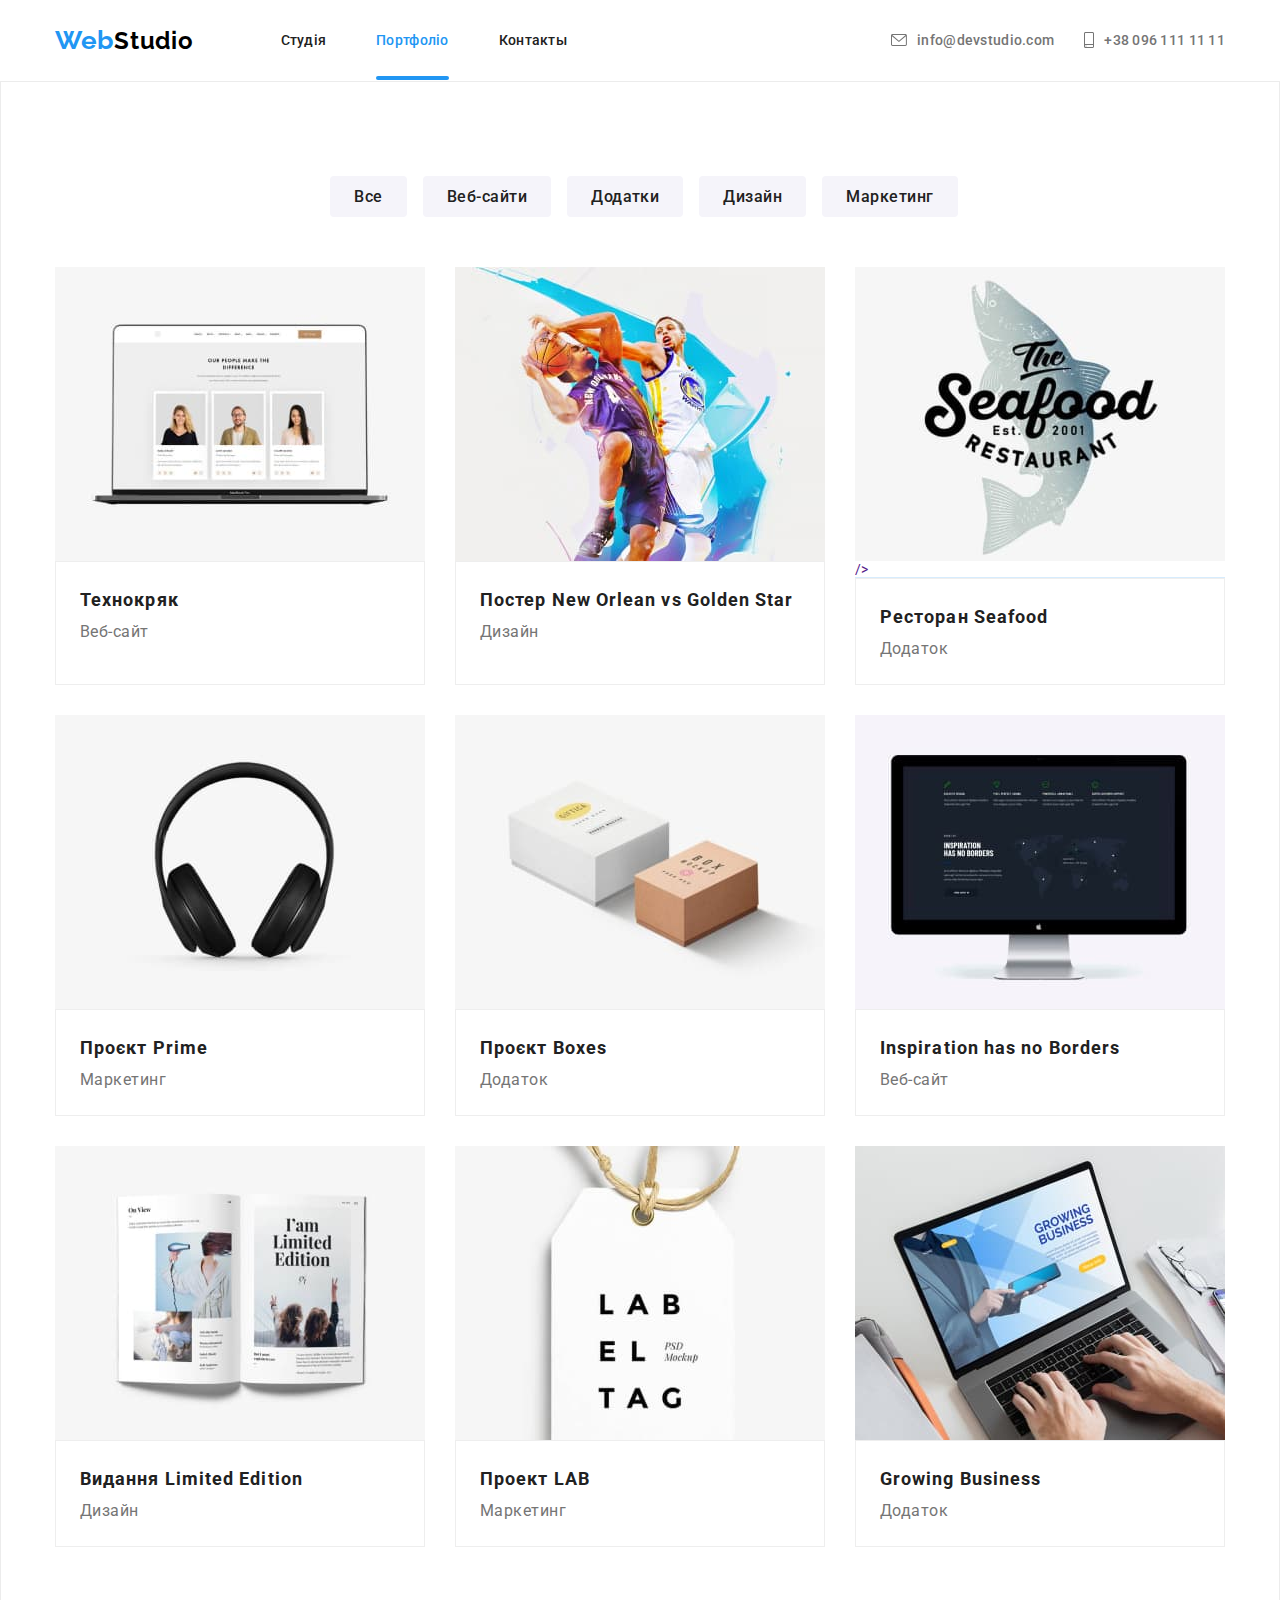
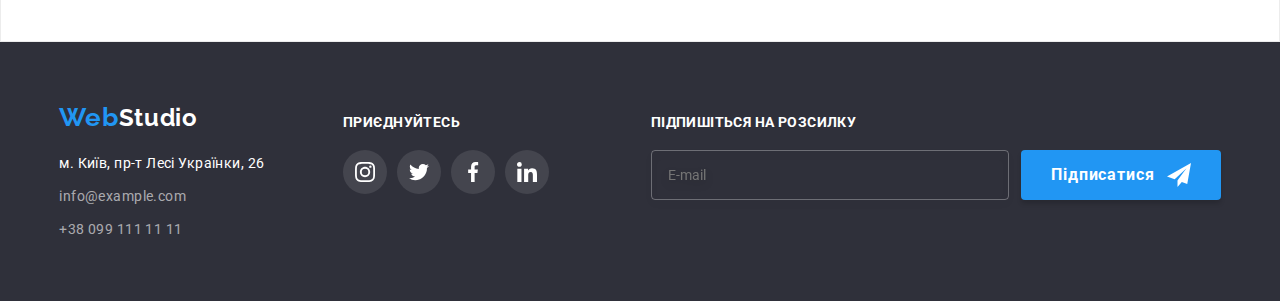
==== commit 1f32be0b: "img" ====
--- a/portfolio.html
+++ b/portfolio.html
@@ -53,7 +53,7 @@
               class="header-contacts__link"
               >info@devstudio.com
               <svg class="header-contacts__logo" width="16" height="12">
-                <use href="./Img/header-icons.svg#icon-envelope-hover"></use>
+                <use href="./img/header-icons.svg#icon-envelope-hover"></use>
               </svg>
             </a>
           </li>
@@ -64,14 +64,14 @@
               class="header-contacts__link"
               >+38 096 111 11 11
               <svg class="header-contacts__logo" width="10" height="16">
-                <use href="./Img/header-icons.svg#icon-smartphone"></use>
+                <use href="./img/header-icons.svg#icon-smartphone"></use>
               </svg>
             </a>
           </li>
         </ul>
         <button class="menu-open">
           <svg class="menu-icon" width="40" height="40">
-            <use href="./Img/header-icons.svg#icon-menu_40px"></use>
+            <use href="./img/header-icons.svg#icon-menu_40px"></use>
           </svg>
         </button>
       </div>
@@ -80,7 +80,7 @@
       <div class="mob-menu is-hidden">
         <button class="menu-close">
           <svg class="menu-close__svg" width="40" height="40">
-            <use href="./Img/header-icons.svg#icon-close-black-18dp-2-1"></use>
+            <use href="./img/header-icons.svg#icon-close-black-18dp-2-1"></use>
           </svg>
         </button>
         <ul class="mob-menu-list">
@@ -623,28 +623,28 @@
               <li class="soc-list__item">
                 <a class="soc-list__link soc-list__link--background" href="">
                   <svg class="soc-list__svg" width="20" height="20">
-                    <use href="./Img/soc.svg#icon-instagram"></use>
+                    <use href="./img/soc.svg#icon-instagram"></use>
                   </svg>
                 </a>
               </li>
               <li class="soc-list__item">
                 <a class="soc-list__link soc-list__link--background" href="">
                   <svg class="soc-list__svg" width="20" height="20">
-                    <use href="./Img/soc.svg#icon-twitter"></use>
+                    <use href="./img/soc.svg#icon-twitter"></use>
                   </svg>
                 </a>
               </li>
               <li class="soc-list__item">
                 <a class="soc-list__link soc-list__link--background" href="">
                   <svg class="soc-list__svg" width="20" height="20">
-                    <use href="./Img/soc.svg#icon-facebook"></use>
+                    <use href="./img/soc.svg#icon-facebook"></use>
                   </svg>
                 </a>
               </li>
               <li class="soc-list__item">
                 <a class="soc-list__link soc-list__link--background" href="">
                   <svg class="soc-list__svg" width="20" height="20">
-                    <use href="./Img/soc.svg#icon-linkedin"></use>
+                    <use href="./img/soc.svg#icon-linkedin"></use>
                   </svg>
                 </a>
               </li>
@@ -668,7 +668,7 @@
                     width="24"
                     height="24"
                   >
-                    <use href="./Img/footer-modal.svg#icon-icon-send"></use>
+                    <use href="./img/footer-modal.svg#icon-icon-send"></use>
                   </svg>
                   Підписатися
                 </button>
--- a/css/main.min.css
+++ b/css/main.min.css
@@ -1 +1 @@
-:root{--primery-title-color: #212121;--text-color: #757575;--accent-color: #2196f3;--footer-bcg-color: #2f303a;--transition: cubic-bezier(0.4, 0, 0.2, 1);--gradient: linear-gradient( to right, rgba(47, 48, 58, 0.4), rgba(47, 48, 58, 0.4) )}.visually-hidden{position:absolute;white-space:nowrap;width:1px;height:1px;overflow:hidden;border:0;padding:0;clip:rect(0 0 0 0);-webkit-clip-path:inset(50%);clip-path:inset(50%);margin:-1px}*,*::before,*:after{box-sizing:border-box}body{background-color:#fff;color:var(--primery-title-color);font-family:"Roboto",sans-serif;letter-spacing:.03em;font-size:14px;line-height:1.2}img{display:block;height:auto;max-width:100%;width:100%}p,h1,h2,h3,h4,h5,h6{margin:0}ul,ol{list-style:none;margin-top:0;margin-bottom:0;padding-left:0}a{text-decoration:none}button{cursor:pointer}.container{width:100%;margin:0 auto;padding-left:15px;padding-right:15px}@media screen and (min-width: 480px){.container{max-width:480px}}@media screen and (min-width: 768px){.container{max-width:768px}}@media screen and (min-width: 1200px){.container{max-width:1200px}}.title{margin-bottom:30px;font-weight:700;font-size:28px;line-height:1.1785714286;text-align:center;letter-spacing:.03em;color:#212121}@media screen and (min-width: 1200px){.title{font-weight:700;font-size:36px;line-height:1.1666666667;text-align:center;letter-spacing:.03em;color:#212121;margin-bottom:50px}}.section-padding{padding-top:60px;padding-bottom:60px}@media screen and (min-width: 1200px){.section-padding{padding-top:94px;padding-bottom:94px}}.header-container{display:flex;align-items:center}.header-navigation{display:flex;align-items:center}.header-navigation__link{font-family:"Raleway";font-weight:700;font-size:26px;line-height:1.0769230769;color:#000}@media screen and (min-width: 768px){.header-navigation__link{font-weight:700;font-size:24px;line-height:1.1666666667;letter-spacing:.03em}}.logo{font-family:"Raleway";font-weight:700;font-size:26px;color:var(--accent-color);display:inline-block}.header-list{display:flex;margin:32px 0;margin-left:93px}@media screen and (max-width: 767px){.header-list{display:none}}@media screen and (min-width: 768px){.header-list{margin-left:87px}}.header-list .header-list__item+.header-list__item{margin-left:50px}.header-list__link{color:var(--primery-title-color);font-weight:500;letter-spacing:.02em;padding:36px 0;transition:cubic-bezier(0.4, 0, 0.2, 1) 250ms}@media screen and (min-width: 768px){.header-list__link{padding:32px 0}}.header-list__link:hover,.header-list__link:focus{color:var(--accent-color)}.header-list__link--active{color:var(--accent-color);position:relative}.current::after{content:"";background-color:var(--accent-color);border-radius:2px;position:absolute;width:100%;height:4px;bottom:0;left:0}.header-contacts{margin-left:auto}@media screen and (max-width: 767px){.header-contacts{display:none}}@media screen and (min-width: 1200px){.header-contacts{display:flex;align-items:center}}.header-contacts__item:not(:last-child){margin-bottom:10px}@media screen and (min-width: 1200px){.header-contacts__item:not(:last-child){margin-bottom:0;margin-right:30px}}.header-contacts__link{color:var(--text-color);font-weight:500;letter-spacing:.02em;display:flex;align-items:center;flex-direction:row-reverse;fill:#757575;justify-content:start;transition:cubic-bezier(0.4, 0, 0.2, 1) 250ms}.header-contacts__link:hover,.header-contacts__link:focus{color:var(--accent-color);fill:var(--accent-color)}.header-contacts__link .header-contacts__logo{margin-right:10px}.portfolio-header{border:1px solid #ececec}.menu-open{background-color:#fff;border:none;margin-left:auto}@media screen and (min-width: 768px){.menu-open{display:none}}.menu-close{background-color:#fff;border:none;display:block;margin-left:auto;position:absolute;right:15px;top:10px}.mob-menu{position:fixed;background-color:#fff;height:100%;width:100%;left:0;top:0;padding:48px 0 48px 40px;display:flex;flex-direction:column;justify-content:space-between;z-index:1}.mob-menu-list__item:not(:last-child){margin-bottom:32px}.mob-menu-list__link{font-weight:500;font-size:40px;line-height:1.175;letter-spacing:.02em;color:var(--primery-title-color)}.mob-menu-list__link--active{color:#2196f3}.mob-menu-list__link:active{color:#2196f3}.menu-contacts__item:not(:last-child){margin-bottom:32px}.menu-contacts__link{font-weight:500;font-size:24px;line-height:1.1666666667;letter-spacing:.02em;color:#757575}.tel{font-weight:500;font-size:34px;line-height:1.1764705882;letter-spacing:.02em;color:#2196f3}.mob-soc-list{display:flex;margin-top:64px}.mob-soc-list__link{font-weight:500;font-size:18px;line-height:1.22;letter-spacing:.02em;color:#2196f3;padding-right:10px}.mob-soc-list__item:not(:last-child){margin-right:10px;border-right:1px solid rgba(33,33,33,.2)}.hero{background-color:var(--footer-bcg-color);max-width:1600px;margin:0 auto;min-height:400px;display:flex;align-items:center;background-image:var(--gradient),url(../Img/hero-img-mobile.jpg);background-repeat:no-repeat;background-size:cover;background-position:center;padding-top:118px;padding-bottom:118px}@media(min-device-pixel-ratio: 2),(-webkit-min-device-pixel-ratio: 2),(min-resolution: 192dpi),(min-resolution: 2dppx){.hero{background-image:var(--gradient),url(../Img/hero-mobile-2x.jpg)}}@media screen and (min-width: 768px){.hero{background-image:var(--gradient),url(../Img/header-img-tablet.jpg)}}@media screen and (min-width: 768px)and (min-device-pixel-ratio: 2),screen and (min-width: 768px)and (-webkit-min-device-pixel-ratio: 2),screen and (min-width: 768px)and (min-resolution: 192dpi),screen and (min-width: 768px)and (min-resolution: 2dppx){.hero{background-image:var(--gradient),url(../Img/header-img-tablet-2x.jpg)}}@media screen and (min-width: 1200px){.hero{background-image:var(--gradient),url(../Img/header-img-desktop.jpg);padding-top:200px;padding-bottom:200px;min-height:600px}}@media screen and (min-width: 1200px)and (min-device-pixel-ratio: 2),screen and (min-width: 1200px)and (-webkit-min-device-pixel-ratio: 2),screen and (min-width: 1200px)and (min-resolution: 192dpi),screen and (min-width: 1200px)and (min-resolution: 2dppx){.hero{background-image:var(--gradient),url(../Img/header-img-desktop-2x.jpg)}}.hero__title{font-weight:900;font-size:26px;line-height:1.62;text-align:center;letter-spacing:.06em;text-transform:uppercase;color:#fff;margin-bottom:30px}@media screen and (min-width: 768px){.hero__title{margin:0 auto;max-width:360px;margin-bottom:30px}}@media screen and (min-width: 1200px){.hero__title{font-weight:900;font-size:44px;line-height:1.5;text-align:center;letter-spacing:.06em;text-transform:uppercase;color:#fff;max-width:696px}}.hero__button{background-color:var(--accent-color);color:#fff;cursor:pointer;font-weight:700;margin:0 auto;display:block;font-size:16px;line-height:1.8;text-align:center;letter-spacing:.06em;padding:10px 32px;box-shadow:0px 4px 4px rgba(0,0,0,.15);border-radius:4px;border-color:rgba(0,0,0,0);transition:box-shadow 250ms var(--transition),background-color 250ms var(--transition),color 250ms var(--transition)}.hero__button:hover,.hero__button:focus{background-color:var(--accent-color);color:#fff;box-shadow:0px 3px 1px rgba(0,0,0,.1),0px 1px 2px rgba(0,0,0,.08),0px 2px 2px rgba(0,0,0,.12)}.feauture-list{display:flex;gap:30px;flex-wrap:wrap}@media screen and (min-width: 768px){.feauture-list__item{width:calc((100% - 30px)/2)}}@media screen and (min-width: 1200px){.feauture-list__item{width:calc((100% - 90px)/4)}}.feauture-list__title{color:var(--primery-title-color);font-weight:700;font-size:14px;text-transform:uppercase;margin-bottom:10px;text-align:center}@media screen and (min-width: 768px){.feauture-list__title{text-align:start}}.feauture-list__text{color:var(--text-color);font-weight:400;line-height:1.7}.feauture-list__icon{background:#f5f4fa;border-radius:4px;max-width:480px;display:flex;justify-content:center;align-items:center;margin-bottom:30px;height:120px}@media screen and (min-width: 768px){.feauture-list__icon{max-width:354px}}.work{padding-top:0}@media screen and (max-width: 1200px){.work{display:none}}.work-list{display:flex;gap:30px}.work-list__item{position:relative}.work-list__text{position:absolute;font-weight:700;text-align:center;text-transform:uppercase;color:#fff}.work-list__text--active{position:absolute;background:rgba(47,48,58,.8);width:100%;height:70px;bottom:0;display:flex;align-items:center;justify-content:center}.team{background-color:#f5f4fa}.team-list{display:flex;flex-wrap:wrap;gap:30px}@media screen and (min-width: 480px){.team-list{display:flex;justify-content:center;align-items:center}}@media screen and (min-width: 1200px){.team-list{display:flex;justify-content:center;align-items:center;flex-wrap:nowrap}}.team-list__item{background-color:#fff;box-shadow:0px 1px 3px rgba(0,0,0,.12),0px 1px 1px rgba(0,0,0,.14),0px 2px 1px rgba(0,0,0,.2);border-radius:0px 0px 4px 4px;max-width:450px;width:450px}@media screen and (min-width: 768px){.team-list__item{width:calc((100% - 30px)/2)}}@media screen and (min-width: 1200px){.team-list__item{width:calc((100% - 60px)/4)}}.team-list__title{color:var(--primery-title-color);font-weight:500;font-size:16px;text-align:center;margin-top:30px}.team-list__text{color:var(--text-color);font-weight:400;font-size:16px;text-align:center;margin-top:10px;margin-bottom:16px}.soc-list{display:flex;justify-content:center;margin-bottom:30px;gap:10px}.soc-list__link{width:44px;height:44px;display:flex;justify-content:center;align-items:center;transition:cubic-bezier(0.4, 0, 0.2, 1) background-color 250ms;border-radius:50%}.soc-list__link--background{background:rgba(255,255,255,.1)}.soc-list__link:hover,.soc-list__link:focus{background-color:var(--accent-color);border-radius:50%}.footer-connect .soc-list__svg{fill:#fff}.soc-list__svg{transition:fill 250ms cubic-bezier(0.4, 0, 0.2, 1)}.soc-list__svg{fill:#afb1b8}.soc-list__link:hover .soc-list__svg{fill:#fff}.soc-list__link:focus .soc-list__svg{fill:#fff}.clients-list{display:flex;gap:30px;flex-wrap:wrap;justify-content:center}@media screen and (min-width: 480px){.clients-list__item{width:calc((100% - 30px)/2)}}@media screen and (min-width: 768px){.clients-list__item{width:calc((100% - 60px)/3)}}@media screen and (min-width: 1200px){.clients-list__item{width:calc((100% - 150px)/6)}}.clients-list__link{border:1px solid #afb1b8;border-radius:4px;width:210px;height:92px;display:flex;justify-content:center;align-items:center;transition:border-color 250ms var(--transition)}@media screen and (min-width: 768px){.clients-list__link{width:226px}}@media screen and (min-width: 1200px){.clients-list__link{width:170px}}.clients-list__link:hover,.clients-list__link:focus{border-color:var(--accent-color);outline:none}.clients-list__icon{fill:#afb1b8;transition:fill 250ms var(--transition)}.clients-list__link:hover .clients-list__icon{fill:var(--accent-color)}.clients-list__link:focus .clients-list__icon{fill:var(--accent-color)}.footer{background-color:var(--footer-bcg-color);display:flex;flex-wrap:wrap;padding:60px 0}@media screen and (min-width: 480px)and (max-width: 767px){.footer{text-align:center}}.footer__address{font-style:normal}@media screen and (min-width: 768px){.footer__address{display:flex;flex-wrap:wrap;justify-content:space-around}}@media screen and (min-width: 1200px){.footer__address{display:flex;flex-wrap:nowrap}}@media screen and (min-width: 768px){.adrress-list{text-align:center}}@media screen and (min-width: 1200px){.adrress-list{padding:0}}@media screen and (min-width: 1200px){.adrress-list{text-align:start}}.adrress-list__item:not(:last-child){margin-bottom:9px}.adress-list__link--logo{color:#fff;font-family:"Raleway";font-weight:700;font-size:26px;line-height:1.1923076923;letter-spacing:.03em;margin-bottom:20px;display:block}@media screen and (min-width: 480px){.adress-list__link--logo{font-size:24px;line-height:1.1666666667;text-align:center}}@media screen and (min-width: 1200px){.adress-list__link{text-align:start}}.adress-list__link--adress{font-weight:400;line-height:1.7;color:#fff;font-style:normal;transition:cubic-bezier(0.4, 0, 0.2, 1) color 250ms}.adress-list__link--adress:hover,.adress-list__link--adress:focus{color:var(--accent-color)}.adress-list__link--contacts{font-weight:400;line-height:1.7;color:rgba(255,255,255,.6);font-style:normal;transition:cubic-bezier(0.4, 0, 0.2, 1) color 250ms}.adress-list__link--contacts:hover,.adress-list__link--contacts:focus{color:var(--accent-color)}.footer-connect{margin-top:60px}@media screen and (min-width: 1200px){.footer-connect{margin-top:12px;margin-left:70px}}@media screen and (min-width: 768px){.footer-connect{margin-top:12px}}.footer-connect__title{font-weight:700;font-size:14px;text-transform:uppercase;color:#fff;margin-bottom:20px}.footer-form{margin-top:60px}@media screen and (min-width: 1200px){.footer-form{margin-left:93px}}@media screen and (min-width: 1200px){.footer-form{margin-left:93px;margin-top:12px}}.footer-form__title{font-weight:700;font-size:14px;line-height:1.15;letter-spacing:.03em;text-transform:uppercase;color:#fff;margin-bottom:20px}@media screen and (min-width: 768px){.footer-form__title{text-align:center}}@media screen and (min-width: 1200px){.footer-form__title{text-align:start}}.footer-form-container{display:flex;flex-wrap:wrap;justify-content:center}@media screen and (min-width: 1200px){.footer-form-container{flex-wrap:nowrap}}.footer-form-container__input{height:50px;width:100%;max-width:100%;border:1px solid rgba(255,255,255,.3);filter:drop-shadow(0px 4px 4px rgba(0, 0, 0, 0.15));border-radius:4px;background-color:rgba(0,0,0,0);color:#fff;padding-left:16px}@media screen and (min-width: 1200px){.footer-form-container__input{width:358px}}.footer-form-container__button{width:200px;height:50px;background:var(--accent-color);box-shadow:0px 4px 4px rgba(0,0,0,.15);border-radius:4px;font-weight:700;margin-top:20px;font-size:16px;line-height:1.88;letter-spacing:.06em;color:#fff;border-color:rgba(0,0,0,0);cursor:pointer;margin-left:12px;position:relative;display:flex;align-items:center;justify-content:space-between;padding-left:28px}@media screen and (min-width: 1200px){.footer-form-container__button{margin-top:0}}.footer-form-container__icon{position:absolute;right:28px;fill:#fff}.backdrop{position:fixed;width:100%;height:100%;background-color:rgba(0,0,0,.2);top:0;display:flex;justify-content:center;align-items:center}.modal{position:absolute;background-color:#fff;box-shadow:0px 1px 3px rgba(0,0,0,.12),0px 1px 1px rgba(0,0,0,.14),0px 2px 1px rgba(0,0,0,.2);border-radius:4px;padding:40px}@media screen and (min-width: 1200px){.modal{width:528px;height:581px}}.modal__title{font-weight:700;font-size:20px;line-height:1.15;text-align:center;color:var(--primery-title-color);margin-bottom:12px}.form-label{font-size:12px;line-height:14px;letter-spacing:.01em;color:#757575;display:block}.form-label:not(:first-child){margin-top:10px}.form-label__textarea{width:100%;resize:none;margin-top:4px;border:1px solid rgba(33,33,33,.2);border-radius:4px;padding:12px 16px;height:120px;outline:none;font-weight:400;font-size:12px;line-height:14px;letter-spacing:.01em}.form-label__textarea:focus{border:1px solid #2196f3}.label-container{position:relative;height:40px;margin-top:4px}.label-container__input{width:100%;height:100%;border:1px solid rgba(33,33,33,.2);border-radius:4px;padding-left:40px;outline:none;transition:border-color 250ms var(--accent-color)}.label-container__input:focus{border-color:#2196f3}.label-container__icon{position:absolute;left:12px;transform:translateY(-50%);top:50%;transition:fill 250ms var(--transition)}.label-container__input:focus~.label-container__icon{fill:var(--accent-color)}.label-container__input:focus+.label-container__icon{fill:var(--accent-color)}.is-hidden{opacity:0;visibility:hidden;pointer-events:none}.checkbox{margin-top:20px}.checkbox__input:checked+.checkbox-list span{background-color:var(--accent-color);border-color:var(--accent-color);color:#fff}.checkbox-list{position:relative;display:flex;align-items:center;justify-content:center;font-weight:400;font-size:12px;line-height:1.1666666667;letter-spacing:.03em;color:#757575}@media screen and (min-width: 1200px){.checkbox-list{font-size:14px;line-height:1.71}}.checkbox-list span{width:16px;height:15px;border-radius:2px;border:2px solid #212121;fill:#fff;display:flex;align-items:center;justify-content:center;margin-right:7px;color:rgba(0,0,0,0);transition:background-color 250ms var(--transition),border-color 250ms var(--transition),color 250ms var(--transition);text-align:center}.checkbox-list__link{margin-left:5px;font-size:12px;line-height:1.1666666667;letter-spacing:.03em;-webkit-text-decoration-line:underline;text-decoration-line:underline;color:var(--accent-color)}@media screen and (min-width: 1200px){.checkbox-list__link{font-weight:400;font-size:14px;line-height:1.71}}.checkbox-list__icon{fill:currentColor}.form-button{width:200px;height:50px;background:var(--accent-color);box-shadow:0px 4px 4px rgba(0,0,0,.15);border-radius:4px;font-weight:700;font-size:16px;line-height:1.88;display:flex;align-items:center;text-align:center;letter-spacing:.06em;color:#fff;justify-content:center;border-color:rgba(0,0,0,0);transition:box-shadow 250ms var(--transition),background-color 250ms var(--transition),color 250ms var(--transition);margin:0 auto;margin-top:30px;cursor:pointer}.form-button:hover,.form-button:focus{background-color:var(--accent-color);color:#fff;box-shadow:0px 3px 1px rgba(0,0,0,.1),0px 1px 2px rgba(0,0,0,.08),0px 2px 2px rgba(0,0,0,.12)}.modal-button{color:#000;right:8px;top:8px;padding:6px;position:absolute;background:#fff;display:flex;justify-content:center;align-items:center;border:1px solid rgba(0,0,0,.1);border-radius:50%;cursor:pointer}.modal-button__icon{transition:fill 250ms var(--transition)}.modal-button__icon:hover,.modal-button__icon:hover{fill:var(--accent-color)}.radio-buttons{margin-bottom:40px;display:flex;flex-wrap:wrap;justify-content:start;gap:8px}@media screen and (min-width: 768px){.radio-buttons{justify-content:center;margin-bottom:30px}}@media screen and (min-width: 1200px){.radio-buttons{margin-bottom:50px}}.radio-buttons__button{background-color:#f5f4fa;color:var(--primery-title-color);cursor:pointer;font-weight:500;font-size:16px;line-height:1.6;text-align:center;letter-spacing:.03em;margin-left:8px;padding:6px 22px;border-radius:4px;border-color:rgba(0,0,0,0);transition:box-shadow 250ms var(--transition),background-color 250ms var(--transition),color 250ms var(--transition)}.radio-buttons__button:hover,.radio-buttons__button:focus{background-color:var(--accent-color);color:#fff;box-shadow:0px 3px 1px rgba(0,0,0,.1),0px 1px 2px rgba(0,0,0,.08),0px 2px 2px rgba(0,0,0,.12)}.cards-list{display:flex;flex-wrap:wrap;margin:0;margin-top:0;gap:28px}@media screen and (min-width: 1200px){.cards-list{gap:30px}}.cards-list__item{max-width:370px}.cards-list__link{transition:cubic-bezier(0.4, 0, 0.2, 1) box-shadow 250ms;outline:none;display:inline-block}@media screen and (min-width: 768px){.cards-list__link{display:flex;flex-direction:column;height:100%}}.cards-list__link:hover,.cards-list__link:focus{box-shadow:0px 1px 1px rgba(0,0,0,.12),0px 4px 4px rgba(0,0,0,.06),1px 4px 6px rgba(0,0,0,.16)}.cards-container{position:relative;overflow:hidden}@media screen and (min-width: 480px){.cards-container{width:450px}}@media screen and (min-width: 768px){.cards-container{width:354px}}@media screen and (min-width: 1200px){.cards-container{width:370px}}.cards-container__text{position:absolute;font-weight:400;font-size:18px;line-height:1.56;color:#fff;background:rgba(33,150,243,.9);top:0;left:0;padding:63px 24px;max-width:100%;height:100%;transform:translateY(100%);transition:transform 250ms cubic-bezier(0.4, 0, 0.2, 1)}.cards-list__link:hover .cards-container__text,.cards-list__link:focus .cards-container__text{transform:translateY(0);border:1px solid #eee}.cards-box{padding:20px 24px;border:1px solid #eee}@media screen and (min-width: 768px){.cards-box{width:354px;flex-grow:1}}@media screen and (min-width: 1200px){.cards-box{width:370px}}.cards-box__title{font-weight:700;font-size:18px;line-height:2;letter-spacing:.06em;color:var(--primery-title-color)}.cards-box__text{font-weight:400;font-size:16px;line-height:1.8;letter-spacing:.03em;color:var(--text-color)}/*# sourceMappingURL=main.min.css.map */+:root{--primery-title-color: #212121;--text-color: #757575;--accent-color: #2196f3;--footer-bcg-color: #2f303a;--transition: cubic-bezier(0.4, 0, 0.2, 1);--gradient: linear-gradient( to right, rgba(47, 48, 58, 0.4), rgba(47, 48, 58, 0.4) )}.visually-hidden{position:absolute;white-space:nowrap;width:1px;height:1px;overflow:hidden;border:0;padding:0;clip:rect(0 0 0 0);-webkit-clip-path:inset(50%);clip-path:inset(50%);margin:-1px}*,*::before,*:after{box-sizing:border-box}body{background-color:#fff;color:var(--primery-title-color);font-family:"Roboto",sans-serif;letter-spacing:.03em;font-size:14px;line-height:1.2}img{display:block;height:auto;max-width:100%;width:100%}p,h1,h2,h3,h4,h5,h6{margin:0}ul,ol{list-style:none;margin-top:0;margin-bottom:0;padding-left:0}a{text-decoration:none}button{cursor:pointer}.container{width:100%;margin:0 auto;padding-left:15px;padding-right:15px}@media screen and (min-width: 480px){.container{max-width:480px}}@media screen and (min-width: 768px){.container{max-width:768px}}@media screen and (min-width: 1200px){.container{max-width:1200px}}.title{margin-bottom:30px;font-weight:700;font-size:28px;line-height:1.1785714286;text-align:center;letter-spacing:.03em;color:#212121}@media screen and (min-width: 1200px){.title{font-weight:700;font-size:36px;line-height:1.1666666667;text-align:center;letter-spacing:.03em;color:#212121;margin-bottom:50px}}.section-padding{padding-top:60px;padding-bottom:60px}@media screen and (min-width: 1200px){.section-padding{padding-top:94px;padding-bottom:94px}}.header-container{display:flex;align-items:center}.header-navigation{display:flex;align-items:center}.header-navigation__link{font-family:"Raleway";font-weight:700;font-size:26px;line-height:1.0769230769;color:#000}@media screen and (min-width: 768px){.header-navigation__link{font-weight:700;font-size:24px;line-height:1.1666666667;letter-spacing:.03em}}.logo{font-family:"Raleway";font-weight:700;font-size:26px;color:var(--accent-color);display:inline-block}.header-list{display:flex;margin:32px 0;margin-left:93px}@media screen and (max-width: 767px){.header-list{display:none}}@media screen and (min-width: 768px){.header-list{margin-left:87px}}.header-list .header-list__item+.header-list__item{margin-left:50px}.header-list__link{color:var(--primery-title-color);font-weight:500;letter-spacing:.02em;padding:36px 0;transition:cubic-bezier(0.4, 0, 0.2, 1) 250ms}@media screen and (min-width: 768px){.header-list__link{padding:32px 0}}.header-list__link:hover,.header-list__link:focus{color:var(--accent-color)}.header-list__link--active{color:var(--accent-color);position:relative}.current::after{content:"";background-color:var(--accent-color);border-radius:2px;position:absolute;width:100%;height:4px;bottom:0;left:0}.header-contacts{margin-left:auto}@media screen and (max-width: 767px){.header-contacts{display:none}}@media screen and (min-width: 1200px){.header-contacts{display:flex;align-items:center}}.header-contacts__item:not(:last-child){margin-bottom:10px}@media screen and (min-width: 1200px){.header-contacts__item:not(:last-child){margin-bottom:0;margin-right:30px}}.header-contacts__link{color:var(--text-color);font-weight:500;letter-spacing:.02em;display:flex;align-items:center;flex-direction:row-reverse;fill:#757575;justify-content:start;transition:cubic-bezier(0.4, 0, 0.2, 1) 250ms}.header-contacts__link:hover,.header-contacts__link:focus{color:var(--accent-color);fill:var(--accent-color)}.header-contacts__link .header-contacts__logo{margin-right:10px}.portfolio-header{border:1px solid #ececec}.menu-open{background-color:#fff;border:none;margin-left:auto}@media screen and (min-width: 768px){.menu-open{display:none}}.menu-close{background-color:#fff;border:none;display:block;margin-left:auto;position:absolute;right:15px;top:10px}.mob-menu{position:fixed;background-color:#fff;height:100%;width:100%;left:0;top:0;padding:48px 0 48px 40px;display:flex;flex-direction:column;justify-content:space-between;z-index:1}.mob-menu-list__item:not(:last-child){margin-bottom:32px}.mob-menu-list__link{font-weight:500;font-size:40px;line-height:1.175;letter-spacing:.02em;color:var(--primery-title-color)}.mob-menu-list__link--active{color:#2196f3}.mob-menu-list__link:active{color:#2196f3}.menu-contacts__item:not(:last-child){margin-bottom:32px}.menu-contacts__link{font-weight:500;font-size:24px;line-height:1.1666666667;letter-spacing:.02em;color:#757575}.tel{font-weight:500;font-size:34px;line-height:1.1764705882;letter-spacing:.02em;color:#2196f3}.mob-soc-list{display:flex;margin-top:64px}@media screen and (max-width: 479px){.mob-soc-list{flex-wrap:wrap}}.mob-soc-list__link{font-weight:500;font-size:18px;line-height:1.22;letter-spacing:.02em;color:#2196f3;padding-right:10px}.mob-soc-list__item:not(:last-child){margin-right:10px;border-right:1px solid rgba(33,33,33,.2)}.hero{background-color:var(--footer-bcg-color);max-width:1600px;margin:0 auto;min-height:400px;display:flex;align-items:center;background-image:var(--gradient),url(../Img/hero-img-mobile.jpg);background-repeat:no-repeat;background-size:cover;background-position:center;padding-top:118px;padding-bottom:118px}@media(min-device-pixel-ratio: 2),(-webkit-min-device-pixel-ratio: 2),(min-resolution: 192dpi),(min-resolution: 2dppx){.hero{background-image:var(--gradient),url(../Img/hero-mobile-2x.jpg)}}@media screen and (min-width: 768px){.hero{background-image:var(--gradient),url(../Img/header-img-tablet.jpg)}}@media screen and (min-width: 768px)and (min-device-pixel-ratio: 2),screen and (min-width: 768px)and (-webkit-min-device-pixel-ratio: 2),screen and (min-width: 768px)and (min-resolution: 192dpi),screen and (min-width: 768px)and (min-resolution: 2dppx){.hero{background-image:var(--gradient),url(../Img/header-img-tablet-2x.jpg)}}@media screen and (min-width: 1200px){.hero{background-image:var(--gradient),url(../Img/header-img-desktop.jpg);padding-top:200px;padding-bottom:200px;min-height:600px}}@media screen and (min-width: 1200px)and (min-device-pixel-ratio: 2),screen and (min-width: 1200px)and (-webkit-min-device-pixel-ratio: 2),screen and (min-width: 1200px)and (min-resolution: 192dpi),screen and (min-width: 1200px)and (min-resolution: 2dppx){.hero{background-image:var(--gradient),url(../Img/header-img-desktop-2x.jpg)}}.hero__title{font-weight:900;font-size:26px;line-height:1.62;text-align:center;letter-spacing:.06em;text-transform:uppercase;color:#fff;margin-bottom:30px}@media screen and (min-width: 768px){.hero__title{margin:0 auto;max-width:360px;margin-bottom:30px}}@media screen and (min-width: 1200px){.hero__title{font-weight:900;font-size:44px;line-height:1.5;text-align:center;letter-spacing:.06em;text-transform:uppercase;color:#fff;max-width:696px}}.hero__button{background-color:var(--accent-color);color:#fff;cursor:pointer;font-weight:700;margin:0 auto;display:block;font-size:16px;line-height:1.8;text-align:center;letter-spacing:.06em;padding:10px 32px;box-shadow:0px 4px 4px rgba(0,0,0,.15);border-radius:4px;border-color:rgba(0,0,0,0);transition:box-shadow 250ms var(--transition),background-color 250ms var(--transition),color 250ms var(--transition)}.hero__button:hover,.hero__button:focus{background-color:var(--accent-color);color:#fff;box-shadow:0px 3px 1px rgba(0,0,0,.1),0px 1px 2px rgba(0,0,0,.08),0px 2px 2px rgba(0,0,0,.12)}.feauture-list{display:flex;gap:30px;flex-wrap:wrap}@media screen and (min-width: 768px){.feauture-list__item{width:calc((100% - 30px)/2)}}@media screen and (min-width: 1200px){.feauture-list__item{width:calc((100% - 90px)/4)}}.feauture-list__title{color:var(--primery-title-color);font-weight:700;font-size:14px;text-transform:uppercase;margin-bottom:10px;text-align:center}@media screen and (min-width: 768px){.feauture-list__title{text-align:start}}.feauture-list__text{color:var(--text-color);font-weight:400;line-height:1.7}.feauture-list__icon{background:#f5f4fa;border-radius:4px;max-width:480px;display:flex;justify-content:center;align-items:center;margin-bottom:30px;height:120px}@media screen and (min-width: 768px){.feauture-list__icon{max-width:354px}}.work{padding-top:0}@media screen and (max-width: 1200px){.work{display:none}}.work-list{display:flex;gap:30px}.work-list__item{position:relative}.work-list__text{position:absolute;font-weight:700;text-align:center;text-transform:uppercase;color:#fff}.work-list__text--active{position:absolute;background:rgba(47,48,58,.8);width:100%;height:70px;bottom:0;display:flex;align-items:center;justify-content:center}.team{background-color:#f5f4fa}.team-list{display:flex;flex-wrap:wrap;gap:30px}@media screen and (min-width: 480px){.team-list{display:flex;justify-content:center;align-items:center}}@media screen and (min-width: 1200px){.team-list{display:flex;justify-content:center;align-items:center;flex-wrap:nowrap}}.team-list__item{background-color:#fff;box-shadow:0px 1px 3px rgba(0,0,0,.12),0px 1px 1px rgba(0,0,0,.14),0px 2px 1px rgba(0,0,0,.2);border-radius:0px 0px 4px 4px;max-width:450px;width:450px}@media screen and (min-width: 768px){.team-list__item{width:calc((100% - 30px)/2)}}@media screen and (min-width: 1200px){.team-list__item{width:calc((100% - 60px)/4)}}.team-list__title{color:var(--primery-title-color);font-weight:500;font-size:16px;text-align:center;margin-top:30px}.team-list__text{color:var(--text-color);font-weight:400;font-size:16px;text-align:center;margin-top:10px;margin-bottom:16px}.soc-list{display:flex;justify-content:center;margin-bottom:30px;gap:10px}.soc-list__link{width:44px;height:44px;display:flex;justify-content:center;align-items:center;transition:cubic-bezier(0.4, 0, 0.2, 1) background-color 250ms;border-radius:50%}.soc-list__link--background{background:rgba(255,255,255,.1)}.soc-list__link:hover,.soc-list__link:focus{background-color:var(--accent-color);border-radius:50%}.footer-connect .soc-list__svg{fill:#fff}.soc-list__svg{transition:fill 250ms cubic-bezier(0.4, 0, 0.2, 1)}.soc-list__svg{fill:#afb1b8}.soc-list__link:hover .soc-list__svg{fill:#fff}.soc-list__link:focus .soc-list__svg{fill:#fff}.clients-list{display:flex;gap:30px;flex-wrap:wrap;justify-content:center}@media screen and (min-width: 480px){.clients-list__item{width:calc((100% - 30px)/2)}}@media screen and (min-width: 768px){.clients-list__item{width:calc((100% - 60px)/3)}}@media screen and (min-width: 1200px){.clients-list__item{width:calc((100% - 150px)/6)}}.clients-list__link{border:1px solid #afb1b8;border-radius:4px;width:210px;height:92px;display:flex;justify-content:center;align-items:center;transition:border-color 250ms var(--transition)}@media screen and (min-width: 768px){.clients-list__link{width:226px}}@media screen and (min-width: 1200px){.clients-list__link{width:170px}}.clients-list__link:hover,.clients-list__link:focus{border-color:var(--accent-color);outline:none}.clients-list__icon{fill:#afb1b8;transition:fill 250ms var(--transition)}.clients-list__link:hover .clients-list__icon{fill:var(--accent-color)}.clients-list__link:focus .clients-list__icon{fill:var(--accent-color)}.footer{background-color:var(--footer-bcg-color);display:flex;flex-wrap:wrap;padding:60px 0}@media screen and (min-width: 480px)and (max-width: 767px){.footer{text-align:center}}.footer__address{font-style:normal}@media screen and (min-width: 768px){.footer__address{display:flex;flex-wrap:wrap;justify-content:space-around}}@media screen and (min-width: 1200px){.footer__address{display:flex;flex-wrap:nowrap}}@media screen and (min-width: 768px){.adrress-list{text-align:center}}@media screen and (min-width: 1200px){.adrress-list{padding:0}}@media screen and (min-width: 1200px){.adrress-list{text-align:start}}.adrress-list__item:not(:last-child){margin-bottom:9px}.adress-list__link--logo{color:#fff;font-family:"Raleway";font-weight:700;font-size:26px;line-height:1.1923076923;letter-spacing:.03em;margin-bottom:20px;display:block}@media screen and (min-width: 480px){.adress-list__link--logo{font-size:24px;line-height:1.1666666667;text-align:center}}@media screen and (min-width: 1200px){.adress-list__link{text-align:start}}.adress-list__link--adress{font-weight:400;line-height:1.7;color:#fff;font-style:normal;transition:cubic-bezier(0.4, 0, 0.2, 1) color 250ms}.adress-list__link--adress:hover,.adress-list__link--adress:focus{color:var(--accent-color)}.adress-list__link--contacts{font-weight:400;line-height:1.7;color:rgba(255,255,255,.6);font-style:normal;transition:cubic-bezier(0.4, 0, 0.2, 1) color 250ms}.adress-list__link--contacts:hover,.adress-list__link--contacts:focus{color:var(--accent-color)}.footer-connect{margin-top:60px}@media screen and (min-width: 1200px){.footer-connect{margin-top:12px;margin-left:70px}}@media screen and (min-width: 768px){.footer-connect{margin-top:12px}}.footer-connect__title{font-weight:700;font-size:14px;text-transform:uppercase;color:#fff;margin-bottom:20px}.footer-form{margin-top:60px}@media screen and (min-width: 1200px){.footer-form{margin-left:93px}}@media screen and (min-width: 1200px){.footer-form{margin-left:93px;margin-top:12px}}.footer-form__title{font-weight:700;font-size:14px;line-height:1.15;letter-spacing:.03em;text-transform:uppercase;color:#fff;margin-bottom:20px}@media screen and (min-width: 768px){.footer-form__title{text-align:center}}@media screen and (min-width: 1200px){.footer-form__title{text-align:start}}.footer-form-container{display:flex;flex-wrap:wrap;justify-content:center}@media screen and (min-width: 1200px){.footer-form-container{flex-wrap:nowrap}}.footer-form-container__input{height:50px;width:100%;max-width:100%;border:1px solid rgba(255,255,255,.3);filter:drop-shadow(0px 4px 4px rgba(0, 0, 0, 0.15));border-radius:4px;background-color:rgba(0,0,0,0);color:#fff;padding-left:16px}@media screen and (min-width: 1200px){.footer-form-container__input{width:358px}}.footer-form-container__button{width:200px;height:50px;background:var(--accent-color);box-shadow:0px 4px 4px rgba(0,0,0,.15);border-radius:4px;font-weight:700;margin-top:20px;font-size:16px;line-height:1.88;letter-spacing:.06em;color:#fff;border-color:rgba(0,0,0,0);cursor:pointer;margin-left:12px;position:relative;display:flex;align-items:center;justify-content:space-between;padding-left:28px}@media screen and (min-width: 1200px){.footer-form-container__button{margin-top:0}}.footer-form-container__icon{position:absolute;right:28px;fill:#fff}.backdrop{position:fixed;width:100%;height:100%;background-color:rgba(0,0,0,.2);top:0;display:flex;justify-content:center;align-items:center}.modal{position:absolute;background-color:#fff;box-shadow:0px 1px 3px rgba(0,0,0,.12),0px 1px 1px rgba(0,0,0,.14),0px 2px 1px rgba(0,0,0,.2);border-radius:4px;padding:40px}@media screen and (min-width: 1200px){.modal{width:528px;height:581px}}.modal__title{font-weight:700;font-size:20px;line-height:1.15;text-align:center;color:var(--primery-title-color);margin-bottom:12px}.form-label{font-size:12px;line-height:14px;letter-spacing:.01em;color:#757575;display:block}.form-label:not(:first-child){margin-top:10px}.form-label__textarea{width:100%;resize:none;margin-top:4px;border:1px solid rgba(33,33,33,.2);border-radius:4px;padding:12px 16px;height:120px;outline:none;font-weight:400;font-size:12px;line-height:14px;letter-spacing:.01em}.form-label__textarea:focus{border:1px solid #2196f3}.label-container{position:relative;height:40px;margin-top:4px}.label-container__input{width:100%;height:100%;border:1px solid rgba(33,33,33,.2);border-radius:4px;padding-left:40px;outline:none;transition:border-color 250ms var(--accent-color)}.label-container__input:focus{border-color:#2196f3}.label-container__icon{position:absolute;left:12px;transform:translateY(-50%);top:50%;transition:fill 250ms var(--transition)}.label-container__input:focus~.label-container__icon{fill:var(--accent-color)}.label-container__input:focus+.label-container__icon{fill:var(--accent-color)}.is-hidden{opacity:0;visibility:hidden;pointer-events:none}.checkbox{margin-top:20px}.checkbox__input:checked+.checkbox-list span{background-color:var(--accent-color);border-color:var(--accent-color);color:#fff}.checkbox-list{position:relative;display:flex;align-items:center;justify-content:center;font-weight:400;font-size:12px;line-height:1.1666666667;letter-spacing:.03em;color:#757575}@media screen and (min-width: 1200px){.checkbox-list{font-size:14px;line-height:1.71}}.checkbox-list span{width:16px;height:15px;border-radius:2px;border:2px solid #212121;fill:#fff;display:flex;align-items:center;justify-content:center;margin-right:7px;color:rgba(0,0,0,0);transition:background-color 250ms var(--transition),border-color 250ms var(--transition),color 250ms var(--transition);text-align:center}.checkbox-list__link{margin-left:5px;font-size:12px;line-height:1.1666666667;letter-spacing:.03em;-webkit-text-decoration-line:underline;text-decoration-line:underline;color:var(--accent-color)}@media screen and (min-width: 1200px){.checkbox-list__link{font-weight:400;font-size:14px;line-height:1.71}}.checkbox-list__icon{fill:currentColor}.form-button{width:200px;height:50px;background:var(--accent-color);box-shadow:0px 4px 4px rgba(0,0,0,.15);border-radius:4px;font-weight:700;font-size:16px;line-height:1.88;display:flex;align-items:center;text-align:center;letter-spacing:.06em;color:#fff;justify-content:center;border-color:rgba(0,0,0,0);transition:box-shadow 250ms var(--transition),background-color 250ms var(--transition),color 250ms var(--transition);margin:0 auto;margin-top:30px;cursor:pointer}.form-button:hover,.form-button:focus{background-color:var(--accent-color);color:#fff;box-shadow:0px 3px 1px rgba(0,0,0,.1),0px 1px 2px rgba(0,0,0,.08),0px 2px 2px rgba(0,0,0,.12)}.modal-button{color:#000;right:8px;top:8px;padding:6px;position:absolute;background:#fff;display:flex;justify-content:center;align-items:center;border:1px solid rgba(0,0,0,.1);border-radius:50%;cursor:pointer}.modal-button__icon{transition:fill 250ms var(--transition)}.modal-button__icon:hover,.modal-button__icon:hover{fill:var(--accent-color)}.radio-buttons{margin-bottom:40px;display:flex;flex-wrap:wrap;justify-content:start;gap:8px}@media screen and (min-width: 768px){.radio-buttons{justify-content:center;margin-bottom:30px}}@media screen and (min-width: 1200px){.radio-buttons{margin-bottom:50px}}.radio-buttons__button{background-color:#f5f4fa;color:var(--primery-title-color);cursor:pointer;font-weight:500;font-size:16px;line-height:1.6;text-align:center;letter-spacing:.03em;margin-left:8px;padding:6px 22px;border-radius:4px;border-color:rgba(0,0,0,0);transition:box-shadow 250ms var(--transition),background-color 250ms var(--transition),color 250ms var(--transition)}.radio-buttons__button:hover,.radio-buttons__button:focus{background-color:var(--accent-color);color:#fff;box-shadow:0px 3px 1px rgba(0,0,0,.1),0px 1px 2px rgba(0,0,0,.08),0px 2px 2px rgba(0,0,0,.12)}.cards-list{display:flex;flex-wrap:wrap;margin:0;margin-top:0;gap:28px}@media screen and (min-width: 1200px){.cards-list{gap:30px}}.cards-list__item{max-width:370px}.cards-list__link{transition:cubic-bezier(0.4, 0, 0.2, 1) box-shadow 250ms;outline:none;display:inline-block}@media screen and (min-width: 768px){.cards-list__link{display:flex;flex-direction:column;height:100%}}.cards-list__link:hover,.cards-list__link:focus{box-shadow:0px 1px 1px rgba(0,0,0,.12),0px 4px 4px rgba(0,0,0,.06),1px 4px 6px rgba(0,0,0,.16)}.cards-container{position:relative;overflow:hidden}@media screen and (min-width: 480px){.cards-container{width:450px}}@media screen and (min-width: 768px){.cards-container{width:354px}}@media screen and (min-width: 1200px){.cards-container{width:370px}}.cards-container__text{position:absolute;font-weight:400;font-size:18px;line-height:1.56;color:#fff;background:rgba(33,150,243,.9);top:0;left:0;padding:63px 24px;max-width:100%;height:100%;transform:translateY(100%);transition:transform 250ms cubic-bezier(0.4, 0, 0.2, 1)}.cards-list__link:hover .cards-container__text,.cards-list__link:focus .cards-container__text{transform:translateY(0);border:1px solid #eee}.cards-box{padding:20px 24px;border:1px solid #eee}@media screen and (min-width: 768px){.cards-box{width:354px;flex-grow:1}}@media screen and (min-width: 1200px){.cards-box{width:370px}}.cards-box__title{font-weight:700;font-size:18px;line-height:2;letter-spacing:.06em;color:var(--primery-title-color)}.cards-box__text{font-weight:400;font-size:16px;line-height:1.8;letter-spacing:.03em;color:var(--text-color)}/*# sourceMappingURL=main.min.css.map */